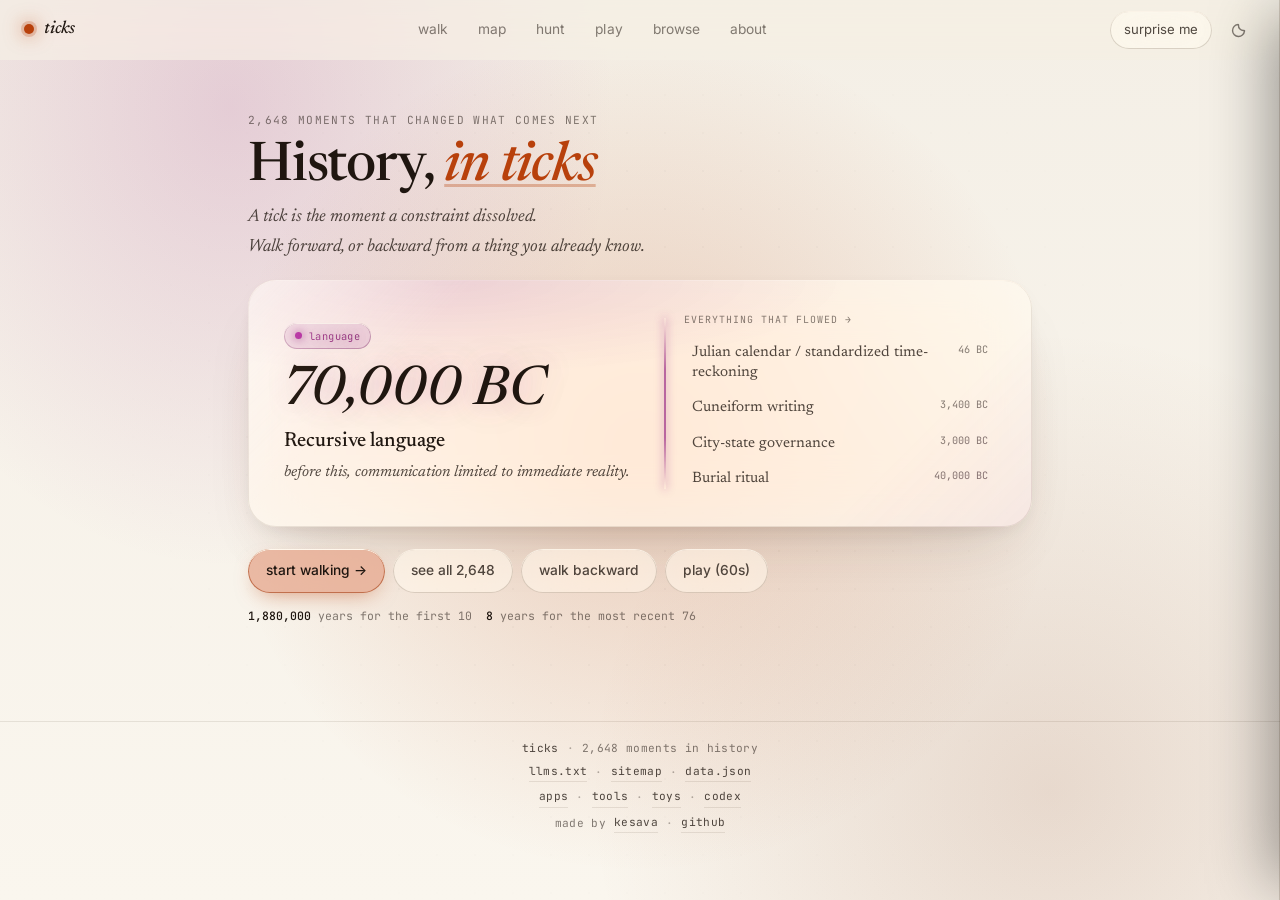
==== index.html @ 462ae2f7 "ticks: performance fallbacks — no-blur + reduced-data @supports (not backdrop-filter): glass collaps" ====
<!DOCTYPE html>
<html lang="en">
<head>
<meta charset="utf-8" />
<meta name="viewport" content="width=device-width,initial-scale=1,viewport-fit=cover" />
<title>Ticks · moments that unlocked everything next</title>
<meta name="description" content="2,648 moments in history when a constraint dissolved and everything downstream became possible. Walk the chain forward, or backward from a thing you already know." />
<meta name="author" content="Kesava Mandiga" />
<meta name="robots" content="index,follow,max-snippet:-1,max-image-preview:large,max-video-preview:-1" />
<meta name="theme-color" content="#EEF1F6" media="(prefers-color-scheme: light)" />
<meta name="theme-color" content="#0A0A0F" media="(prefers-color-scheme: dark)" />
<meta id="themeColorActive" name="theme-color" content="#0A0A0F" />
<link rel="canonical" href="https://ticks.iamkesava.com/" />
<link rel="service-doc" href="https://ticks.iamkesava.com/llms.txt" />
<link rel="api-catalog" href="https://ticks.iamkesava.com/.well-known/api-catalog" />
<link rel="describedby" href="https://ticks.iamkesava.com/.well-known/agent-permissions.json" />
<link rel="me" href="https://github.com/k3sava" />
<link rel="me" href="https://www.linkedin.com/in/k3sava" />
<link rel="me" href="https://iamkesava.com/" />
<link rel="author" href="https://iamkesava.com/" />

<meta property="og:type" content="website" />
<meta property="og:site_name" content="Ticks" />
<meta property="og:title" content="Ticks · moments that unlocked everything next" />
<meta property="og:description" content="2,648 moments in history when a constraint dissolved. Walk the chain forward, or backward from a thing you already know." />
<meta property="og:url" content="https://ticks.iamkesava.com/" />
<meta property="og:locale" content="en_US" />
<meta property="og:image" content="https://ticks.iamkesava.com/og.png" />
<meta property="og:image:width" content="1200" />
<meta property="og:image:height" content="630" />
<meta property="og:image:alt" content="2,648 moments that unlocked everything next" />

<meta name="twitter:card" content="summary_large_image" />
<meta name="twitter:title" content="Ticks · moments that unlocked everything next" />
<meta name="twitter:description" content="2,648 moments in history when a constraint dissolved. Walk the chain forward, or backward from a thing you already know." />
<meta name="twitter:image" content="https://ticks.iamkesava.com/og.png" />
<meta name="twitter:image:alt" content="2,648 moments that unlocked everything next" />

<link rel="alternate" type="application/json" href="data.json" title="Ticks · full corpus (JSON)" />
<link rel="alternate" type="application/json" href="search-index.json" title="Ticks · search index" />
<link rel="alternate" type="application/json" href="featured.json" title="Ticks · featured 200 (most-connected)" />
<link rel="preload" href="data.json" as="fetch" crossorigin="anonymous" />
<link rel="preconnect" href="https://fonts.googleapis.com" />
<link rel="preconnect" href="https://fonts.gstatic.com" crossorigin />
<link href="https://fonts.googleapis.com/css2?family=Newsreader:opsz,wght@6..72,400;6..72,500;6..72,600&family=Inter:wght@400;500;600&family=JetBrains+Mono:wght@400;500&display=swap" rel="stylesheet" />
<link rel="stylesheet" href="style.css?v=22" />

<script type="application/ld+json">
{
  "@context": "https://schema.org",
  "@graph": [
    {
      "@type": "Person",
      "@id": "https://iamkesava.com/#kesava",
      "name": "Kesava Mandiga",
      "givenName": "Kesava",
      "familyName": "Mandiga",
      "url": "https://iamkesava.com/",
      "sameAs": [
        "https://github.com/k3sava",
        "https://www.linkedin.com/in/k3sava"
      ],
      "jobTitle": "Product marketing manager and indie builder"
    },
    {
      "@type": "WebSite",
      "@id": "https://ticks.iamkesava.com/#website",
      "url": "https://ticks.iamkesava.com/",
      "name": "Ticks",
      "alternateName": "Ticks · moments that unlocked everything next",
      "description": "2,648 moments in history when a constraint dissolved and everything downstream became possible.",
      "inLanguage": "en",
      "license": "https://opensource.org/licenses/MIT",
      "author": { "@id": "https://iamkesava.com/#kesava" },
      "creator": { "@id": "https://iamkesava.com/#kesava" },
      "publisher": { "@id": "https://iamkesava.com/#kesava" },
      "isBasedOn": "https://ticks.iamkesava.com/why.md",
      "mainEntity": { "@id": "https://ticks.iamkesava.com/#dataset" },
      "potentialAction": {
        "@type": "SearchAction",
        "target": "https://ticks.iamkesava.com/#/hunt",
        "query-input": "required name=search_term_string"
      }
    },
    {
      "@type": "Dataset",
      "@id": "https://ticks.iamkesava.com/#dataset",
      "name": "Ticks · a curated corpus of constraint-dissolving moments",
      "description": "2,648 moments across 14 domains and 13 eras of human history. Each tick names the constraint that dissolved, dates the dissolution, attributes 2 to 3 sources, and links to the cascade of things it made possible. About 41% of ticks carry a hand-written `because` field that names the parent ticks and walks through the causal mechanism.",
      "url": "https://ticks.iamkesava.com/",
      "sameAs": "https://github.com/k3sava/ticks",
      "keywords": [
        "history",
        "history of science",
        "history of technology",
        "intellectual history",
        "breakthroughs",
        "constraints",
        "chain of influence",
        "causal graph",
        "structured history",
        "AI-readable history corpus"
      ],
      "license": "https://opensource.org/licenses/MIT",
      "isAccessibleForFree": true,
      "inLanguage": "en",
      "temporalCoverage": "-300000/2026",
      "spatialCoverage": "Earth",
      "datePublished": "2025-09-01",
      "dateModified": "2026-05-08",
      "version": "2026-05",
      "creator": { "@id": "https://iamkesava.com/#kesava" },
      "publisher": { "@id": "https://iamkesava.com/#kesava" },
      "size": "2,648 ticks across 14 domains and 13 eras",
      "variableMeasured": [
        "id", "name", "year", "yearN", "zone", "domain", "constraint", "detail", "because", "links", "unlocks", "unlockedBy"
      ],
      "distribution": [
        {
          "@type": "DataDownload",
          "name": "Full corpus (data.json)",
          "encodingFormat": "application/json",
          "contentUrl": "https://ticks.iamkesava.com/data.json"
        },
        {
          "@type": "DataDownload",
          "name": "Search index (search-index.json)",
          "encodingFormat": "application/json",
          "contentUrl": "https://ticks.iamkesava.com/search-index.json"
        },
        {
          "@type": "DataDownload",
          "name": "Featured 200 (featured.json)",
          "encodingFormat": "application/json",
          "contentUrl": "https://ticks.iamkesava.com/featured.json"
        }
      ],
      "citation": "Mandiga, Kesava. \"Ticks · {tick name} ({year}).\" https://ticks.iamkesava.com/#/walk/{id}."
    },
    {
      "@type": "ItemList",
      "@id": "https://ticks.iamkesava.com/#reels",
      "name": "Ticks reels: seven curated 60-second tours",
      "description": "Seven hand-curated 60-second auto-tours through the corpus. Each reel scores ticks within its domain set by parent and child count, picks the top N, and orders them chronologically.",
      "numberOfItems": 7,
      "itemListOrder": "https://schema.org/ItemListOrderAscending",
      "itemListElement": [
        { "@type": "ListItem", "position": 1, "name": "the acceleration", "description": "From the hand-axe to ChatGPT — every step in between.", "url": "https://ticks.iamkesava.com/#/play/acceleration" },
        { "@type": "ListItem", "position": 2, "name": "the recursive mind", "description": "Once a sentence could be about a sentence, everything followed.", "url": "https://ticks.iamkesava.com/#/play/mind" },
        { "@type": "ListItem", "position": 3, "name": "we stopped dying", "description": "What it took for a baby to reach school.", "url": "https://ticks.iamkesava.com/#/play/body" },
        { "@type": "ListItem", "position": 4, "name": "tools of the gods", "description": "What we held in our hands decided what we thought next.", "url": "https://ticks.iamkesava.com/#/play/tools" },
        { "@type": "ListItem", "position": 5, "name": "the long settle", "description": "Wheat made cities possible. Cities made laws necessary.", "url": "https://ticks.iamkesava.com/#/play/civilization" },
        { "@type": "ListItem", "position": 6, "name": "the stories that stuck", "description": "The medium changed every century. The story didn't.", "url": "https://ticks.iamkesava.com/#/play/worlds" },
        { "@type": "ListItem", "position": 7, "name": "force and counter-force", "description": "What changed between the spear and the H-bomb.", "url": "https://ticks.iamkesava.com/#/play/conflict" }
      ]
    },
    {
      "@type": "CreativeWork",
      "@id": "https://ticks.iamkesava.com/why.md",
      "name": "Why a corpus of breakpoints",
      "description": "A short essay on why history reads better as a graph of dissolved constraints than as a list of dates, and why an open machine-readable chain matters in an AI-native research environment.",
      "url": "https://ticks.iamkesava.com/why.md",
      "encodingFormat": "text/markdown",
      "author": { "@id": "https://iamkesava.com/#kesava" },
      "license": "https://opensource.org/licenses/MIT",
      "isPartOf": { "@id": "https://ticks.iamkesava.com/#website" }
    }
  ]
}
</script>
<script>
// Apply theme override before paint to avoid flash
(function(){try{var t=localStorage.getItem('ticks-theme');if(t==='dark'||t==='light'||t==='drone'||t==='matrix')document.documentElement.dataset.theme=t;}catch(e){}})();
</script>
</head>
<body>
  <a class="skip-link" href="#app">Skip to content</a>
  <header id="hdr">
    <a class="brand" href="#/" aria-label="Ticks home">
      <span class="brand-mark"></span>
      <span class="brand-name">ticks</span>
    </a>
    <nav id="nav" aria-label="Modes">
      <a href="#/walk" data-mode="walk">walk</a>
      <a href="#/map" data-mode="map">map</a>
      <a href="#/hunt" data-mode="hunt">hunt</a>
      <a href="#/play" data-mode="play">play</a>
      <a href="#/browse" data-mode="browse">browse</a>
      <a href="#/about" data-mode="about">about</a>
    </nav>
    <div class="hdr-right">
      <button id="randomBtn" type="button" title="Random tick (press R)">surprise me</button>
      <button id="themeBtn" type="button" aria-label="Toggle theme" title="Toggle theme">
        <svg viewBox="0 0 16 16" width="16" height="16" fill="none" stroke="currentColor" stroke-width="1.4"><path d="M13 8.5A5 5 0 0 1 7.5 3a.5.5 0 0 0-.7-.5A6 6 0 1 0 13.5 9.2a.5.5 0 0 0-.5-.7Z"/></svg>
      </button>
    </div>
    <button id="menuBtn" type="button" aria-label="Open menu">
      <svg viewBox="0 0 16 16" width="18" height="18" fill="none" stroke="currentColor" stroke-width="1.4"><path d="M2 4h12M2 8h12M2 12h12"/></svg>
    </button>
  </header>

  <div id="mobileBackdrop"></div>
  <nav id="mobileMenu" aria-label="Mobile menu">
    <div class="mm-head">
      <button class="mm-theme" id="themeBtnMobile" type="button" aria-label="Toggle theme">
        <svg viewBox="0 0 16 16" width="16" height="16" fill="none" stroke="currentColor" stroke-width="1.4"><path d="M13 8.5A5 5 0 0 1 7.5 3a.5.5 0 0 0-.7-.5A6 6 0 1 0 13.5 9.2a.5.5 0 0 0-.5-.7Z"/></svg>
      </button>
      <button class="mm-close" id="menuClose" type="button" aria-label="Close menu">
        <svg viewBox="0 0 16 16" width="16" height="16" fill="none" stroke="currentColor" stroke-width="1.6"><path d="M3 3l10 10M13 3 3 13"/></svg>
      </button>
    </div>
    <a href="#/walk">walk</a>
    <a href="#/map">map</a>
    <a href="#/hunt">hunt</a>
    <a href="#/play">play</a>
    <a href="#/browse">browse</a>
    <a href="#/about">about</a>
    <button id="randomBtnMobile" type="button">surprise me</button>
  </nav>

  <main id="app" tabindex="-1" aria-live="polite"></main>
  <noscript>
    <article style="max-width:680px;margin:48px auto;padding:0 24px;font-family:Georgia,serif;line-height:1.6;color:#1C1917">
      <h1 style="font-size:2.4rem;line-height:1.1;margin:0 0 12px">Ticks</h1>
      <p style="font-style:italic;font-size:1.2rem;color:#44403C;margin:0 0 24px">
        2,648 moments in human history when a constraint dissolved and everything downstream became possible.
      </p>
      <p>The site is a JavaScript single-page app. Without JavaScript, the corpus and the chain are not interactive, but the data is still readable and citable.</p>
      <ul>
        <li><a href="data.json">data.json</a> &middot; the full corpus (2,648 ticks, 13 zones, 14 domains, edge graph)</li>
        <li><a href="search-index.json">search-index.json</a> &middot; one row per tick: id, name, year, zone, domain, constraint, parents/children counts</li>
        <li><a href="featured.json">featured.json</a> &middot; the 200 most-connected ticks</li>
        <li><a href="llms.txt">llms.txt</a> &middot; schema, modes, citation format, in plain English</li>
        <li><a href="https://github.com/k3sava/ticks">source on GitHub</a> (MIT licensed)</li>
      </ul>
      <p style="font-family:ui-monospace,monospace;font-size:.78rem;color:#78716C;margin-top:32px">Cite as: Mandiga, Kesava. "Ticks &middot; {tick name} ({year})." https://ticks.iamkesava.com/#/walk/{id}.</p>
    </article>
  </noscript>
  <div id="shareMenu" role="menu" aria-label="Share this tick" hidden>
    <button class="share-opt" role="menuitem" data-act="native" hidden>
      <svg viewBox="0 0 16 16" width="13" height="13" fill="none" stroke="currentColor" stroke-width="1.5"><path d="M8 1v9M5 4l3-3 3 3M3 9v4a1 1 0 0 0 1 1h8a1 1 0 0 0 1-1V9"/></svg>
      share via…
    </button>
    <button class="share-opt" role="menuitem" data-act="copy">
      <svg viewBox="0 0 16 16" width="13" height="13" fill="none" stroke="currentColor" stroke-width="1.5"><rect x="5" y="5" width="9" height="9" rx="1.5"/><path d="M3 11V3a1 1 0 0 1 1-1h7"/></svg>
      copy link
    </button>
    <button class="share-opt" role="menuitem" data-act="x">
      <svg viewBox="0 0 16 16" width="12" height="12" fill="currentColor"><path d="M9.4 6.7 14.5 1h-1.3L8.8 6 5.4 1H1l5.4 7.7L1 15h1.3l4.7-5.4L10.6 15H15M2.7 1.9h1.9l9 12.3h-2"/></svg>
      post on X
    </button>
    <button class="share-opt" role="menuitem" data-act="linkedin">
      <svg viewBox="0 0 16 16" width="13" height="13" fill="currentColor"><path d="M3 6h2v8H3V6Zm1-3.4a1.2 1.2 0 1 1 0 2.4 1.2 1.2 0 0 1 0-2.4ZM7 6h1.9v1.1A2.1 2.1 0 0 1 10.8 6c2 0 2.4 1.3 2.4 3v5h-2v-4.5c0-1-.4-1.6-1.3-1.6-1 0-1.4.7-1.4 1.6V14H7V6Z"/></svg>
      share on LinkedIn
    </button>
    <button class="share-opt" role="menuitem" data-act="email">
      <svg viewBox="0 0 16 16" width="13" height="13" fill="none" stroke="currentColor" stroke-width="1.5"><rect x="2" y="3.5" width="12" height="9" rx="1"/><path d="m2.5 4.5 5.5 4 5.5-4"/></svg>
      send by email
    </button>
  </div>
  <div id="kbdHelp" role="dialog" aria-modal="true" aria-label="Keyboard shortcuts" hidden>
    <div class="kbd-card">
      <div class="kbd-head"><span>Keyboard shortcuts</span><button class="kbd-close" aria-label="Close">esc</button></div>
      <dl class="kbd-list">
        <dt><kbd>g</kbd> <kbd>h</kbd></dt><dd>home</dd>
        <dt><kbd>g</kbd> <kbd>w</kbd></dt><dd>walk</dd>
        <dt><kbd>g</kbd> <kbd>m</kbd></dt><dd>map</dd>
        <dt><kbd>g</kbd> <kbd>n</kbd></dt><dd>hunt</dd>
        <dt><kbd>g</kbd> <kbd>b</kbd></dt><dd>browse</dd>
        <dt><kbd>g</kbd> <kbd>a</kbd></dt><dd>about</dd>
        <dt><kbd>r</kbd></dt><dd>random tick</dd>
        <dt><kbd>s</kbd></dt><dd>share current tick</dd>
        <dt><kbd>/</kbd></dt><dd>focus search (on hunt or browse)</dd>
        <dt><kbd>?</kbd></dt><dd>this dialog</dd>
        <dt><kbd>esc</kbd></dt><dd>close dialog or menu</dd>
      </dl>
      <p class="kbd-foot">On <code>walk</code>: <kbd>←</kbd> <kbd>→</kbd> traverse, <kbd>↑</kbd> jumps to ancestry.</p>
    </div>
  </div>

  <footer>
    <div class="ftr-meta">
      <span class="ftr-name">ticks</span>
      <span class="ftr-sep">·</span>
      <span id="ftrCount">2,648 moments in history</span>
    </div>
    <div class="ftr-feeds">
      <a href="/llms.txt">llms.txt</a>
      <span class="ftr-sep">·</span>
      <a href="/sitemap.xml">sitemap</a>
      <span class="ftr-sep">·</span>
      <a href="/data.json">data.json</a>
    </div>
    <nav class="ftr-sister" aria-label="Sister sites">
      <a href="https://apps.iamkesava.com/">apps</a>
      <span class="ftr-sep">·</span>
      <a href="https://tools.iamkesava.com/">tools</a>
      <span class="ftr-sep">·</span>
      <a href="https://toys.iamkesava.com/">toys</a>
      <span class="ftr-sep">·</span>
      <a href="https://codex.iamkesava.com/">codex</a>
    </nav>
    <div class="ftr-credit">
      made by <a href="https://iamkesava.com" rel="author">kesava</a>
      <span class="ftr-sep">·</span>
      <a href="https://github.com/k3sava/ticks" target="_blank" rel="noopener">github</a>
    </div>
  </footer>

  <div id="routeScan" aria-hidden="true"></div>
  <svg id="ringOverlay" aria-hidden="true" xmlns="http://www.w3.org/2000/svg"></svg>
  <div id="focusBracket" aria-hidden="true">
    <span class="fb-c fb-tl"></span><span class="fb-c fb-tr"></span>
    <span class="fb-c fb-bl"></span><span class="fb-c fb-br"></span>
  </div>
  <script src="app.js?v=22" type="module"></script>
</body>
</html>
---- style.css ----
/* ========== TOKENS ==========
   Photon Glass — 2027-flavored evolution of Liquid Glass.
   Surfaces are translucent slabs floating over a generative ambient field;
   glass tints itself with the active domain color, refracts the cursor as a
   warm halo, and stratifies into chrome / content / accent layers.

   --dc is set per-tick by app.js (DOMAINS[t.domain]). It lights every glass
   panel from the inside. --cx/--cy are set by JS to track the pointer; they
   power the cursor halo and parallax shift. */
:root{
  --bg:#0A0A0F;
  --bg-2:#101019;
  --paper:rgba(255,255,255,.04);
  --paper-2:rgba(255,255,255,.07);
  --line:rgba(255,255,255,.08);
  --line-2:rgba(255,255,255,.14);
  --ink:#F4F3FA;
  --ink-2:rgba(244,243,250,.78);
  --muted:rgba(244,243,250,.55);
  --faint:rgba(244,243,250,.34);
  --accent:#FFB37A;
  --accent-2:#FFD2A8;

  /* Glass material tokens. Each level adds blur + saturation + brightness. */
  --glass-thin-bg:rgba(255,255,255,.045);
  --glass-thin-blur:saturate(160%) blur(18px);
  --glass-bg:rgba(255,255,255,.06);
  --glass-blur:saturate(180%) blur(28px);
  --glass-thick-bg:rgba(255,255,255,.085);
  --glass-thick-blur:saturate(200%) blur(40px);
  --glass-edge:rgba(255,255,255,.18);
  --glass-edge-strong:rgba(255,255,255,.32);
  --glass-shadow:0 30px 60px -30px rgba(0,0,0,.7), 0 8px 24px -12px rgba(0,0,0,.5);
  --glass-shadow-hi:0 40px 80px -28px rgba(0,0,0,.8), 0 14px 32px -14px rgba(0,0,0,.6);
  --halo:rgba(255,179,122,.35);

  /* Cursor position (0..1 across viewport). JS updates these. */
  --cx:.5;
  --cy:.5;

  --gut:24px;
  --hdr-h:60px;
  --maxw:min(880px,92vw);
  --maxw-wide:min(1800px,92vw);
  --radius:22px;
  --radius-lg:28px;
  --serif:'Newsreader',Georgia,'Iowan Old Style',serif;
  --sans:'Inter',-apple-system,BlinkMacSystemFont,sans-serif;
  --mono:'JetBrains Mono','SF Mono',Menlo,monospace;
  --ease-quick:cubic-bezier(.2,.7,.3,1);
  --ease-stage:cubic-bezier(.16,1,.3,1);
}

/* Light theme override — used when user explicitly picks light, or in
   prefers-color-scheme:light without override. Apple's iOS 26 lock-screen
   approach: same glass language, brighter content beneath, cooler shadows. */
:root[data-theme="light"]{
  --bg:#F4EFE6;
  --bg-2:#FAF6EE;
  --paper:rgba(255,253,247,.6);
  --paper-2:rgba(255,253,247,.78);
  --line:rgba(60,40,20,.10);
  --line-2:rgba(60,40,20,.18);
  --ink:#1F1610;
  --ink-2:rgba(31,22,16,.78);
  --muted:rgba(31,22,16,.55);
  --faint:rgba(31,22,16,.34);
  --accent:#B8410C;
  --accent-2:#7A2B0A;
  --glass-thin-bg:rgba(255,251,242,.55);
  --glass-thin-blur:saturate(180%) blur(20px);
  --glass-bg:rgba(255,251,242,.66);
  --glass-blur:saturate(200%) blur(30px);
  --glass-thick-bg:rgba(255,251,242,.82);
  --glass-thick-blur:saturate(220%) blur(40px);
  --glass-edge:rgba(255,247,236,.9);
  --glass-edge-strong:rgba(255,247,236,1);
  --glass-shadow:0 30px 60px -30px rgba(60,38,22,.22), 0 8px 24px -12px rgba(60,38,22,.16);
  --glass-shadow-hi:0 40px 80px -28px rgba(60,38,22,.3), 0 14px 32px -14px rgba(60,38,22,.22);
  --halo:rgba(184,65,12,.22);
  /* Paper grain — pebbled noise on glass surfaces */
  --glass-texture:
    radial-gradient(circle at 30% 30%, rgba(80,55,30,.05) 0, transparent 1.4px),
    radial-gradient(circle at 70% 70%, rgba(80,55,30,.04) 0, transparent 1.6px),
    radial-gradient(circle at 50% 50%, rgba(80,55,30,.025) 0, transparent 1.2px);
  --glass-texture-size:9px 9px, 13px 13px, 17px 17px;
  --glass-texture-repeat:repeat, repeat, repeat;
}
@media (prefers-color-scheme:light){
  :root:not([data-theme="dark"]):not([data-theme="drone"]):not([data-theme="matrix"]){
    --bg:#F4EFE6;
    --bg-2:#FAF6EE;
    --paper:rgba(255,253,247,.6);
    --paper-2:rgba(255,253,247,.78);
    --line:rgba(60,40,20,.10);
    --line-2:rgba(60,40,20,.18);
    --ink:#1F1610;
    --ink-2:rgba(31,22,16,.78);
    --muted:rgba(31,22,16,.55);
    --faint:rgba(31,22,16,.34);
    --accent:#B8410C;
    --accent-2:#7A2B0A;
    --glass-thin-bg:rgba(255,251,242,.55);
    --glass-thin-blur:saturate(180%) blur(20px);
    --glass-bg:rgba(255,251,242,.66);
    --glass-blur:saturate(200%) blur(30px);
    --glass-thick-bg:rgba(255,251,242,.82);
    --glass-thick-blur:saturate(220%) blur(40px);
    --glass-edge:rgba(255,247,236,.9);
    --glass-edge-strong:rgba(255,247,236,1);
    --glass-shadow:0 30px 60px -30px rgba(60,38,22,.22), 0 8px 24px -12px rgba(60,38,22,.16);
    --glass-shadow-hi:0 40px 80px -28px rgba(60,38,22,.3), 0 14px 32px -14px rgba(60,38,22,.22);
    --halo:rgba(184,65,12,.22);
    --glass-texture:
      radial-gradient(circle at 30% 30%, rgba(80,55,30,.05) 0, transparent 1.4px),
      radial-gradient(circle at 70% 70%, rgba(80,55,30,.04) 0, transparent 1.6px),
      radial-gradient(circle at 50% 50%, rgba(80,55,30,.025) 0, transparent 1.2px);
    --glass-texture-size:9px 9px, 13px 13px, 17px 17px;
    --glass-texture-repeat:repeat, repeat, repeat;
  }
}

*,*::before,*::after{box-sizing:border-box;margin:0;padding:0}
html{overflow-x:hidden;scroll-behavior:smooth}
body{
  background:var(--bg);
  color:var(--ink);
  font-family:var(--serif);
  font-size:17px;
  line-height:1.55;
  -webkit-font-smoothing:antialiased;
  text-rendering:optimizeLegibility;
  min-height:100vh;
  position:relative;
  /* Newsreader is variable on the optical-size (opsz) axis. Tell the browser
     to switch the optical size automatically so the year reads like display
     type at 9rem and like body type at 17px. */
  font-optical-sizing:auto;
  font-variant-numeric:lining-nums proportional-nums;
}
/* Generative ambient field. Two slow-drifting radial gradients tinted by the
   active domain (--dc, set on whatever section is rendered) plus a faint dot
   grid. The cursor adds a third radial — a warm halo that the glass refracts
   when it passes underneath. The whole field is fixed and pointer-disabled. */
body::before{
  content:"";position:fixed;inset:0;pointer-events:none;z-index:0;
  background:
    radial-gradient(60vmax 60vmax at calc(var(--cx)*100%) calc(var(--cy)*100%),
      var(--halo) 0%, transparent 55%),
    radial-gradient(50vmax 60vmax at 18% 12%,
      color-mix(in oklab, var(--dc, var(--accent)) 18%, transparent) 0%,
      transparent 60%),
    radial-gradient(60vmax 60vmax at 82% 88%,
      color-mix(in oklab, var(--accent-2) 14%, transparent) 0%,
      transparent 60%),
    linear-gradient(180deg, var(--bg) 0%, var(--bg-2) 100%);
  transition:background 1.4s var(--ease-stage);
}
/* Faint dot grid — gives the depth a measurable scale, like a holo lab floor.
   Mask softens the edges so the grid feels infinite, not panel-sized. */
body::after{
  content:"";position:fixed;inset:0;pointer-events:none;z-index:0;
  background-image:radial-gradient(circle at center,
    color-mix(in oklab, var(--ink) 12%, transparent) 1px, transparent 1.4px);
  background-size:38px 38px;
  -webkit-mask-image:radial-gradient(60vmax 60vmax at 50% 50%, black 0%, transparent 75%);
          mask-image:radial-gradient(60vmax 60vmax at 50% 50%, black 0%, transparent 75%);
  opacity:.32;
}
@media (prefers-reduced-motion:reduce){
  body::before{transition:none}
}
#hdr,main,footer,#app,#mobileMenu{position:relative;z-index:2}

/* ========== GLASS PRIMITIVES ==========
   .glass / .glass-thin / .glass-thick are reusable surfaces. Each has:
   - translucent background tinted by content beneath (--glass-bg)
   - heavy backdrop blur + saturation (Apple Liquid Glass DNA)
   - 1px hairline at the top edge (specular highlight, mimics real glass)
   - soft drop shadow with depth
   - rounded continuous-curve radius
   - subtle tinted underglow from --dc (domain color, lit from behind)

   The ::before + ::after layer on .glass paints the edge highlight and the
   inner radial bloom that picks up --dc. */
.glass,.glass-thin,.glass-thick{
  position:relative;
  border-radius:var(--radius);
  background:var(--glass-texture, none), var(--glass-bg);
  background-size:var(--glass-texture-size, auto), auto;
  background-repeat:var(--glass-texture-repeat, repeat), no-repeat;
  -webkit-backdrop-filter:var(--glass-blur);
          backdrop-filter:var(--glass-blur);
  box-shadow:
    inset 0 1px 0 0 var(--glass-edge),
    inset 0 0 0 1px var(--line),
    var(--glass-shadow);
  isolation:isolate;
  transition:background .35s var(--ease-quick), box-shadow .35s var(--ease-quick), transform .35s var(--ease-stage);
}
.glass-thin{
  background:var(--glass-texture, none), var(--glass-thin-bg);
  background-size:var(--glass-texture-size, auto), auto;
  background-repeat:var(--glass-texture-repeat, repeat), no-repeat;
  -webkit-backdrop-filter:var(--glass-thin-blur);
          backdrop-filter:var(--glass-thin-blur);
}
.glass-thick{
  background:var(--glass-texture, none), var(--glass-thick-bg);
  background-size:var(--glass-texture-size, auto), auto;
  background-repeat:var(--glass-texture-repeat, repeat), no-repeat;
  -webkit-backdrop-filter:var(--glass-thick-blur);
          backdrop-filter:var(--glass-thick-blur);
  border-radius:var(--radius-lg);
  box-shadow:
    inset 0 1px 0 0 var(--glass-edge-strong),
    inset 0 0 0 1px var(--line-2),
    var(--glass-shadow-hi);
}
/* Inner bloom — domain color visible THROUGH the glass like a backlit panel.
   The ::before sits behind text and is masked to the rounded panel edge. */
.glass::before,.glass-thin::before,.glass-thick::before{
  content:"";position:absolute;inset:0;pointer-events:none;
  border-radius:inherit;z-index:-1;
  background:radial-gradient(120% 80% at 50% 0%,
    color-mix(in oklab, var(--dc, var(--accent)) 18%, transparent) 0%,
    transparent 70%);
  opacity:.7;
  transition:opacity .4s var(--ease-quick);
}
/* Specular sweep — a faint highlight that catches the top corners. */
.glass::after,.glass-thin::after,.glass-thick::after{
  content:"";position:absolute;inset:0;pointer-events:none;
  border-radius:inherit;
  background:linear-gradient(135deg,
    var(--glass-edge) 0%, transparent 18%,
    transparent 82%, color-mix(in oklab, var(--dc, var(--accent)) 25%, transparent) 100%);
  opacity:.4;mix-blend-mode:screen;
}
:root[data-theme="light"] .glass::after,
:root[data-theme="light"] .glass-thin::after,
:root[data-theme="light"] .glass-thick::after,
:root:not([data-theme="dark"]) .glass::after,
:root:not([data-theme="dark"]) .glass-thin::after,
:root:not([data-theme="dark"]) .glass-thick::after{mix-blend-mode:overlay;opacity:.55}

/* Reactive lift on hover — glass densifies (more saturated background, the
   bloom brightens, panel rises ~2px). Applied via :is() so children of an
   interactive .glass anchor (a button, a link) trigger the same response. */
.glass.is-active,.glass:hover,.glass-thick:hover,.glass-thin:hover{
  background:color-mix(in oklab, var(--glass-bg) 70%, color-mix(in oklab, var(--dc, var(--accent)) 8%, transparent));
  box-shadow:
    inset 0 1px 0 0 var(--glass-edge-strong),
    inset 0 0 0 1px color-mix(in oklab, var(--dc, var(--accent)) 25%, var(--line-2)),
    var(--glass-shadow-hi);
}
.glass:hover::before,.glass-thin:hover::before,.glass-thick:hover::before{opacity:1}
@media (prefers-reduced-motion:reduce){
  .glass,.glass-thin,.glass-thick{transition:none}
}
a{color:inherit;text-decoration:none}
button{font:inherit;background:none;border:0;cursor:pointer;color:inherit}
img,svg{display:block;max-width:100%}
::selection{background:var(--accent);color:#fff}

/* ========== HEADER ========== */
#hdr{
  position:sticky;top:0;z-index:50;
  display:flex;align-items:center;justify-content:space-between;
  height:var(--hdr-h);
  padding:0 var(--gut);
  background:color-mix(in oklab,var(--bg) 70%,transparent);
  backdrop-filter:saturate(180%) blur(22px);
  -webkit-backdrop-filter:saturate(180%) blur(22px);
  border-bottom:1px solid transparent;
  box-shadow:inset 0 -1px 0 0 transparent;
  transition:border-color .25s var(--ease-quick), box-shadow .25s var(--ease-quick);
}
#hdr.scrolled{
  border-bottom-color:var(--line);
  box-shadow:inset 0 -1px 0 0 var(--glass-edge);
}
.brand{display:flex;align-items:center;gap:10px;font-family:var(--serif);font-size:1.1rem;font-weight:500;letter-spacing:-.01em}
.brand-mark{
  width:10px;height:10px;border-radius:50%;
  background:var(--accent);
  box-shadow:
    0 0 0 3px color-mix(in oklab,var(--accent) 22%,transparent),
    0 0 18px 2px color-mix(in oklab,var(--accent) 50%,transparent);
  animation:brand-breathe 4.2s var(--ease-quick) infinite;
}
@keyframes brand-breathe{
  0%,100%{box-shadow:
    0 0 0 3px color-mix(in oklab,var(--accent) 22%,transparent),
    0 0 18px 2px color-mix(in oklab,var(--accent) 50%,transparent)}
  50%{box-shadow:
    0 0 0 5px color-mix(in oklab,var(--accent) 12%,transparent),
    0 0 26px 4px color-mix(in oklab,var(--accent) 38%,transparent)}
}
@media (prefers-reduced-motion:reduce){
  .brand-mark{animation:none}
}
.brand-name{font-style:italic}
#nav{display:flex;align-items:center;gap:2px}
#nav a{
  padding:8px 14px;font-family:var(--sans);font-size:.86rem;color:var(--muted);
  border-radius:999px;transition:color .2s,background .2s;
  letter-spacing:.005em;
}
#nav a:hover{color:var(--ink)}
#nav a.active{color:var(--ink);background:color-mix(in oklab,var(--accent) 12%,transparent)}
.hdr-right{display:flex;align-items:center;gap:10px}
#randomBtn,#randomBtnMobile{
  font-family:var(--sans);font-size:.82rem;color:var(--ink-2);
  padding:7px 14px;border-radius:999px;
  background:var(--glass-thin-bg);
  -webkit-backdrop-filter:var(--glass-thin-blur);
          backdrop-filter:var(--glass-thin-blur);
  box-shadow:inset 0 1px 0 0 var(--glass-edge), inset 0 0 0 1px var(--line-2);
  transition:color .15s, background .2s, box-shadow .2s;
}
#randomBtn:hover,#randomBtnMobile:hover{
  color:var(--accent);
  background:color-mix(in oklab, var(--accent) 14%, var(--glass-thin-bg));
  box-shadow:
    inset 0 1px 0 0 var(--glass-edge-strong),
    inset 0 0 0 1px color-mix(in oklab, var(--accent) 35%, var(--line-2)),
    0 6px 18px -8px color-mix(in oklab, var(--accent) 50%, transparent);
}
#themeBtn{
  width:34px;height:34px;display:flex;align-items:center;justify-content:center;
  color:var(--muted);border-radius:999px;transition:color .15s,background .15s;
}
#themeBtn:hover{
  color:var(--ink);
  background:var(--glass-thin-bg);
  -webkit-backdrop-filter:var(--glass-thin-blur);
          backdrop-filter:var(--glass-thin-blur);
}
#menuBtn{display:none;width:36px;height:36px;align-items:center;justify-content:center;color:var(--ink-2);border-radius:8px}

/* Mobile menu */
#mobileBackdrop{
  position:fixed;inset:0;
  background:rgba(8,10,16,.55);
  backdrop-filter:saturate(140%) blur(10px);
  -webkit-backdrop-filter:saturate(140%) blur(10px);
  opacity:0;pointer-events:none;
  transition:opacity .25s var(--ease-quick);z-index:60;
}
#mobileBackdrop.show{opacity:1;pointer-events:auto}
#mobileMenu{
  position:fixed;top:0;right:0;bottom:0;width:min(86vw,320px);z-index:61;
  background:var(--glass-thick-bg);
  -webkit-backdrop-filter:var(--glass-thick-blur);
          backdrop-filter:var(--glass-thick-blur);
  box-shadow:
    inset 1px 0 0 0 var(--glass-edge-strong),
    -1px 0 0 0 var(--line-2),
    -24px 0 60px -16px rgba(0,0,0,.4);
  display:flex;flex-direction:column;gap:6px;
  padding:80px 24px 24px;
  transform:translateX(100%);transition:transform .3s var(--ease-stage);
}
#mobileMenu.open{transform:translateX(0)}
#mobileMenu a{
  font-family:var(--sans);font-size:1rem;color:var(--ink-2);padding:14px 16px;border-radius:10px;
  transition:background .15s, color .15s;
}
#mobileMenu a:hover,#mobileMenu a.active{
  background:color-mix(in oklab, var(--accent) 10%, var(--glass-thin-bg));
  color:var(--ink);
}
#mobileMenu > button{
  margin-top:14px;text-align:left;font-family:var(--sans);font-size:1rem;
  color:var(--accent);padding:14px 16px;border-radius:10px;
  background:color-mix(in oklab, var(--accent) 12%, var(--glass-thin-bg));
  box-shadow:inset 0 1px 0 0 var(--glass-edge), inset 0 0 0 1px color-mix(in oklab, var(--accent) 35%, var(--line-2));
}
#mobileMenu .mm-head button{
  margin:0;color:var(--ink-2);padding:0;background:transparent;box-shadow:none;
}

@media (max-width:820px){
  #nav,.hdr-right{display:none}
  #menuBtn{display:flex}
}

/* ========== MAIN ========== */
main{max-width:var(--maxw);margin:0 auto;padding:32px var(--gut) 80px;width:100%}
main.full-bleed{max-width:none;padding:0}
main.wide{max-width:var(--maxw-wide)}

/* ========== FOOTER ========== */
footer{
  border-top:1px solid var(--line);
  padding:18px var(--gut);
  font-family:var(--mono);font-size:.7rem;color:var(--muted);letter-spacing:.03em;
  display:flex;flex-direction:column;align-items:center;justify-content:center;gap:6px;
}
.ftr-sister,.ftr-meta,.ftr-credit,.ftr-feeds{display:flex;align-items:center;justify-content:center;gap:8px;flex-wrap:wrap}
.ftr-name{color:var(--ink-2)}
.ftr-sep{opacity:.6}
footer a{color:var(--ink-2);border-bottom:1px solid var(--line);padding-bottom:1px}
footer a:hover{color:var(--accent);border-bottom-color:var(--accent)}

/* ========== DOMAIN COLORS ========== */
/* Domain chip — a small piece of tinted glass with a glowing orb. The orb's
   color comes from --dc (set per-tick). The capsule itself is a thin glass
   layer so the domain reads as a label, not a hard pill. */
.dom{
  display:inline-flex;align-items:center;gap:7px;
  font-family:var(--mono);font-size:.65rem;text-transform:lowercase;letter-spacing:.04em;
  padding:5px 11px;border-radius:999px;
  background:color-mix(in oklab,var(--dc,var(--accent)) 22%, var(--glass-thin-bg));
  -webkit-backdrop-filter:var(--glass-thin-blur);
          backdrop-filter:var(--glass-thin-blur);
  box-shadow:
    inset 0 1px 0 0 var(--glass-edge),
    inset 0 0 0 1px color-mix(in oklab, var(--dc,var(--accent)) 35%, var(--line-2));
  color:color-mix(in oklab, var(--dc,var(--accent)) 80%, var(--ink));
  text-shadow:0 0 12px color-mix(in oklab, var(--dc,var(--accent)) 50%, transparent);
}
.dom::before{
  content:"";width:7px;height:7px;border-radius:50%;
  background:var(--dc,var(--accent));
  box-shadow:0 0 10px 1px var(--dc,var(--accent));
}

/* ========== WALK ========== */
/* Layout discipline: the year + name anchor on the left, the prose stack
   on the right. The flow strip is the only horizontal scroller — sideways
   navigation by design. Page scrolls vertically if content is long; two
   columns cut height roughly in half so most ticks fit one screen on
   desktop. Mobile collapses to a single readable column. */
.walk{
  display:flex;flex-direction:column;
  gap:12px;
  padding:14px var(--gut) 24px;
  position:relative;
  min-height:calc(100vh - var(--hdr-h) - 200px);
  min-height:calc(100dvh - var(--hdr-h) - 200px);
  animation:walk-in .55s var(--ease-stage);
}
@keyframes walk-in{
  from{opacity:0;transform:translateY(8px)}
  to{opacity:1;transform:none}
}
@media (prefers-reduced-motion:reduce){
  .walk{animation:none}
}
.walk-meta{
  display:flex;align-items:center;justify-content:space-between;gap:16px;
  font-family:var(--mono);font-size:.7rem;color:var(--muted);letter-spacing:.06em;text-transform:uppercase;
  position:relative;padding-bottom:8px;
}

/* Walk ancestry trail: a single horizontal strip of parent capsules with
   thin connector traces. Compact (~52px) so the year stays above the fold.
   Always renders, even when there are no ancestors (an empty placeholder
   keeps the row height stable so navigating between ticks doesn't bounce
   the year around). */
.walk-trail-area{
  min-height:48px;display:flex;align-items:center;justify-content:flex-start;
  max-width:1280px;margin:0 auto;width:100%;
}
.walk-trail{
  display:flex;flex-direction:row;align-items:center;gap:8px;
  width:100%;font-family:var(--mono);
  overflow-x:auto;overflow-y:hidden;
  -webkit-overflow-scrolling:touch;
  scroll-snap-type:x proximity;
  scrollbar-width:none;
  padding:4px 2px;
}
.walk-trail::-webkit-scrollbar{display:none}
/* Trail steps are tiny glass capsules. Each one tints with its own domain
   color (the domStyle() rule injects --dc on the <a> element). The link
   character between them is a thin horizontal light trace, deliberately faint
   on idle and brighter on hover (the chain "lights up"). */
.walk-trail-step{
  position:relative;
  display:inline-flex;flex-direction:row;align-items:baseline;gap:8px;
  text-decoration:none;color:var(--ink-2);
  padding:6px 12px;border-radius:999px;
  background:var(--glass-thin-bg);
  -webkit-backdrop-filter:var(--glass-thin-blur);
          backdrop-filter:var(--glass-thin-blur);
  box-shadow:
    inset 0 1px 0 0 var(--glass-edge),
    inset 0 0 0 1px color-mix(in oklab, var(--dc, var(--accent)) 18%, var(--line));
  transition:color .25s, transform .25s var(--ease-stage), box-shadow .25s, background .25s;
  opacity:.85;
  flex:none;max-width:42ch;
  scroll-snap-align:start;
}
.walk-trail-step .yr{font-size:.62rem;letter-spacing:.06em;color:var(--muted);font-variant-numeric:tabular-nums;flex:none}
.walk-trail-step .nm{
  font-family:var(--serif);font-style:italic;font-size:.85rem;color:var(--ink);
  line-height:1.2;letter-spacing:0;
  white-space:nowrap;overflow:hidden;text-overflow:ellipsis;
  max-width:32ch;
}
.walk-trail-step:hover{
  opacity:1;transform:translateY(-1px);
  background:color-mix(in oklab, var(--dc, var(--accent)) 12%, var(--glass-thin-bg));
  box-shadow:
    inset 0 1px 0 0 var(--glass-edge-strong),
    inset 0 0 0 1px color-mix(in oklab, var(--dc, var(--accent)) 50%, var(--line-2)),
    0 8px 24px -10px color-mix(in oklab, var(--dc, var(--accent)) 50%, transparent);
}
.walk-trail-step:hover .nm{color:color-mix(in oklab, var(--dc, var(--accent)) 70%, var(--ink))}
/* Light trace between steps — a thin horizontal arrow trace. */
.walk-trail-link{
  display:inline-block;flex:none;width:18px;height:1px;
  background:linear-gradient(90deg,
    transparent 0%,
    color-mix(in oklab, var(--dc, var(--accent)) 60%, transparent) 50%,
    transparent 100%);
  font-size:0;line-height:0;
  box-shadow:0 0 8px 1px color-mix(in oklab, var(--dc, var(--accent)) 30%, transparent);
}
.walk-trail-here{
  width:5px;height:5px;border-radius:50%;flex:none;
  background:var(--accent);
  box-shadow:0 0 12px 2px color-mix(in oklab, var(--accent) 60%, transparent);
  align-self:center;
}
.walk-trail-empty{
  font-family:var(--mono);font-size:.68rem;letter-spacing:.06em;
  color:var(--faint);text-transform:uppercase;
  padding:6px 2px;
}

@media (max-width:760px){
  .walk-trail-step .nm{font-size:.82rem;max-width:24ch}
}
.walk-meta .zone-name{color:var(--ink-2)}
.walk-meta .pos{font-variant-numeric:tabular-nums}
/* hairline progress bar across the walk position */
.walk-meta::after{
  content:"";position:absolute;left:0;right:0;bottom:0;height:1px;
  background:var(--line);
}
.walk-progress{
  position:absolute;left:0;bottom:0;height:1px;
  background:linear-gradient(90deg,
    color-mix(in oklab, var(--dc, var(--accent)) 90%, transparent) 0%,
    var(--accent) 100%);
  box-shadow:0 0 8px 1px color-mix(in oklab, var(--dc, var(--accent)) 50%, transparent);
  transition:width .6s var(--ease-stage);
}
/* The stage is a two-column glass slab on desktop — the year + name + chip
   anchor the LEFT hero column (lit from behind), the prose stack (before /
   because / detail / actions / links) flows in the RIGHT body column. Both
   columns share the same glass surface so the slab reads as one panel; a
   hairline divider between them traces the seam. On narrow viewports the
   columns collapse to a single stack and the page reverts to vertical
   scroll for readability. */
.walk-stage{
  position:relative;
  /* Default (narrow): flex column. Hero and body stack vertically.
     Promoted to grid in the min-width:920px media query below. */
  display:flex;flex-direction:column;align-items:stretch;
  gap:clamp(16px, 2.4vw, 24px);
  max-width:1280px;margin:0 auto;width:100%;
  padding:clamp(20px, 4vw, 32px) clamp(20px, 4vw, 36px);
  min-height:0;
  border-radius:var(--radius-lg);
  background:var(--glass-bg);
  -webkit-backdrop-filter:var(--glass-blur);
          backdrop-filter:var(--glass-blur);
  box-shadow:
    inset 0 1px 0 0 var(--glass-edge),
    inset 0 0 0 1px var(--line),
    var(--glass-shadow);
  isolation:isolate;
  overflow:hidden;
}
@media (min-width:920px){
  .walk-stage{
    display:grid;
    grid-template-columns:minmax(320px, 1.05fr) minmax(0, 1.3fr);
    grid-template-areas:"hero body";
    align-items:start;
    gap:0 40px;
    padding:28px 40px 26px;
  }
}
.walk-hero{
  display:flex;flex-direction:column;justify-content:flex-start;align-items:flex-start;
  gap:14px;
  position:relative;
  min-width:0;
}
@media (min-width:920px){
  .walk-hero{grid-area:hero}
  .walk-hero::after{
    content:"";position:absolute;
    right:-22px;top:6%;bottom:6%;width:1px;
    background:linear-gradient(180deg,
      transparent 0%,
      color-mix(in oklab, var(--dc, var(--accent)) 28%, var(--line-2)) 18%,
      color-mix(in oklab, var(--dc, var(--accent)) 28%, var(--line-2)) 82%,
      transparent 100%);
    pointer-events:none;
  }
}
.walk-body{
  display:flex;flex-direction:column;align-items:flex-start;
  gap:12px;
  min-width:0;
}
/* Keep body children at their natural height — without flex-shrink:0 the
   flex container squeezes long text out of view rather than letting the
   body column scroll. */
.walk-body > *{flex-shrink:0}
@media (min-width:920px){
  .walk-body{
    grid-area:body;
    min-height:0;
  }
}
/* Backlit bloom — the domain color glows from the top of the slab, so the
   year reads as if a light source is behind it. Strongest near the year. */
.walk-stage::before{
  content:"";position:absolute;inset:0;pointer-events:none;
  border-radius:inherit;z-index:-1;
  background:
    radial-gradient(80% 50% at 30% 0%,
      color-mix(in oklab, var(--dc, var(--accent)) 22%, transparent) 0%,
      transparent 60%),
    radial-gradient(60% 40% at 80% 100%,
      color-mix(in oklab, var(--accent-2) 14%, transparent) 0%,
      transparent 60%);
  opacity:.85;
}
/* Specular sweep across the stage glass. */
.walk-stage::after{
  content:"";position:absolute;inset:0;pointer-events:none;
  border-radius:inherit;
  background:linear-gradient(135deg,
    var(--glass-edge) 0%, transparent 22%,
    transparent 78%, color-mix(in oklab, var(--dc, var(--accent)) 30%, transparent) 100%);
  opacity:.5;mix-blend-mode:screen;
}
:root[data-theme="light"] .walk-stage::after,
:root:not([data-theme="dark"]) .walk-stage::after{mix-blend-mode:overlay;opacity:.7}

.walk-detail{min-height:0}

/* The year is now a luminous object — an inner-glow gradient stroke + a soft
   text-shadow halo + a slow breathing scale (≤1.5%). Italic Newsreader is
   preserved; the glyph just gets lit from inside. */
.walk-year{
  position:relative;
  font-family:var(--serif);font-style:italic;font-weight:500;
  font-size:clamp(2.4rem,7.5vw,6rem);line-height:1.02;letter-spacing:-.045em;
  color:var(--ink);
  font-feature-settings:'lnum','tnum';
  padding:.06em .16em .04em 0;
  overflow:visible;
  width:fit-content;
  max-width:100%;
  background:linear-gradient(180deg,
    var(--ink) 0%,
    color-mix(in oklab, var(--ink) 60%, var(--dc, var(--accent))) 100%);
  -webkit-background-clip:text;background-clip:text;-webkit-text-fill-color:transparent;
  text-shadow:
    0 0 38px color-mix(in oklab, var(--dc, var(--accent)) 30%, transparent),
    0 0 90px color-mix(in oklab, var(--dc, var(--accent)) 18%, transparent);
  filter:drop-shadow(0 8px 32px color-mix(in oklab, var(--dc, var(--accent)) 24%, transparent));
  animation:year-breathe 7.5s var(--ease-quick) infinite;
  transform-origin:left center;
  will-change:transform, filter;
}
@keyframes year-breathe{
  0%,100%{transform:scale(1);filter:drop-shadow(0 8px 32px color-mix(in oklab, var(--dc, var(--accent)) 24%, transparent))}
  50%{transform:scale(1.012);filter:drop-shadow(0 12px 44px color-mix(in oklab, var(--dc, var(--accent)) 32%, transparent))}
}
@media (prefers-reduced-motion:reduce){
  .walk-year{animation:none}
}
@supports not (background-clip:text){
  .walk-year{-webkit-text-fill-color:initial}
}
.walk-name{
  font-family:var(--serif);font-weight:500;
  font-size:clamp(1.35rem,2.6vw,2.1rem);line-height:1.12;letter-spacing:-.02em;
  color:var(--ink);max-width:24ch;
  text-wrap:balance;
}
.walk-before{
  font-family:var(--serif);font-style:italic;font-size:clamp(1rem,1.4vw,1.2rem);
  color:var(--ink-2);line-height:1.4;
  /* The right column inherently constrains width on desktop. On mobile we
     keep a friendlier reading line for prose. */
  max-width:64ch;
}
.walk-before .label{font-style:normal;font-family:var(--mono);font-size:.7rem;text-transform:uppercase;letter-spacing:.1em;color:var(--muted);display:block;margin-bottom:6px}
/* The "this came from" block: explicit chain reasoning. Sits between the
   constraint (what was true before) and the detail (what the tick was). It's
   the bridge — naming the parents and explaining how each one made this
   particular dissolution possible. Visually emphasized over the rest of the
   stage so a reader walking the chain sees the causal seam first. */
/* Because-panel — the explicit causal seam. Now a thin glass card with a
   luminous left rail in the domain color. Reads as the "evidence file" the
   reader is currently inspecting in the precrime sense. */
.walk-because{
  position:relative;
  font-family:var(--serif);font-size:clamp(.98rem,1.25vw,1.1rem);
  color:var(--ink);line-height:1.55;text-wrap:pretty;
  width:100%;max-width:none;
  padding:14px 18px 14px 22px;
  border-radius:14px;
  background:var(--glass-thin-bg);
  -webkit-backdrop-filter:var(--glass-thin-blur);
          backdrop-filter:var(--glass-thin-blur);
  box-shadow:
    inset 0 1px 0 0 var(--glass-edge),
    inset 0 0 0 1px var(--line);
  overflow:hidden;
}
@media (max-width:919px){
  .walk-because{max-width:64ch}
}
.walk-because::before{
  content:"";position:absolute;left:0;top:14px;bottom:14px;width:2px;
  background:linear-gradient(180deg,
    transparent 0%,
    color-mix(in oklab, var(--dc, var(--accent)) 90%, transparent) 30%,
    color-mix(in oklab, var(--dc, var(--accent)) 90%, transparent) 70%,
    transparent 100%);
  box-shadow:0 0 12px 2px color-mix(in oklab, var(--dc, var(--accent)) 50%, transparent);
}
.walk-because .label{
  font-family:var(--mono);font-size:.7rem;text-transform:uppercase;letter-spacing:.1em;
  color:color-mix(in oklab, var(--dc, var(--accent)) 75%, var(--muted));
  display:block;margin-bottom:8px;
  text-shadow:0 0 10px color-mix(in oklab, var(--dc, var(--accent)) 30%, transparent);
}
.walk-detail{font-family:var(--serif);font-size:1rem;color:var(--ink-2);width:100%;max-width:none;line-height:1.55;text-wrap:pretty;hyphens:auto}
@media (max-width:919px){
  .walk-detail{max-width:64ch}
}
/* Editorial seasoning: appears only on a hand-picked subset of foundational
   ticks. One italic sentence saying what the tick feels like in retrospect. */
.walk-note{
  font-family:var(--serif);font-style:italic;font-weight:500;
  font-size:clamp(1.05rem,1.7vw,1.25rem);line-height:1.45;
  color:var(--ink);max-width:50ch;
  padding:8px 0 8px 18px;
  border-left:2px solid var(--accent);
  margin-top:6px;
}
.walk-domain{align-self:flex-start}

/* Downstream flow is a horizontal scroll strip — the only sideways motion
   on the walk page. The strip itself has a fixed height that doesn't push
   anything below the fold; cards spill RIGHT on overflow, never DOWN. The
   header label sits above the strip, the strip snaps to card boundaries on
   trackpad / wheel. Keyboard users can tab through cards normally. */
.walk-flow{
  position:relative;
  display:flex;flex-direction:column;gap:6px;
  max-width:1280px;margin:0 auto;width:100%;
  min-height:0;
}
.walk-flow-head{
  font-family:var(--mono);font-size:.68rem;text-transform:uppercase;letter-spacing:.1em;color:var(--muted);
}
.walk-flow-strip{
  display:flex;flex-direction:row;align-items:stretch;gap:10px;
  overflow-x:auto;overflow-y:hidden;
  padding:6px 4px 8px;
  scroll-snap-type:x proximity;
  scrollbar-width:thin;
  scrollbar-color:color-mix(in oklab, var(--dc, var(--accent)) 30%, var(--line-2)) transparent;
  /* Soft fade at right edge signals there's more sideways. Mask switches off
     when the strip isn't actually overflowing (browsers are pragmatic about
     this; we accept that the mask shows even when content fits). */
  -webkit-mask-image:linear-gradient(90deg,
    black 0, black calc(100% - 24px), transparent 100%);
          mask-image:linear-gradient(90deg,
    black 0, black calc(100% - 24px), transparent 100%);
  /* Touch + trackpad sideways scroll. */
  -webkit-overflow-scrolling:touch;
}
.walk-flow-strip::-webkit-scrollbar{height:6px}
.walk-flow-strip::-webkit-scrollbar-thumb{
  background:color-mix(in oklab, var(--dc, var(--accent)) 30%, var(--line-2));
  border-radius:999px;
}
.walk-flow-strip::-webkit-scrollbar-track{background:transparent}
/* Flow cards — glass tiles, lit from the bottom by the child's domain color.
   Fixed-width snap targets in the horizontal strip; the card body stays a
   tight 220px so 4-5 fit in a 1024-wide stage and the rest spill sideways
   for the user to pan through.
   Hovering pulls the card up + intensifies the bloom + traces the connection
   thread (the ::after gradient line that anchors back to the year). */
.walk-flow-card{
  position:relative;
  flex:none;
  width:220px;
  scroll-snap-align:start;
  display:flex;flex-direction:column;gap:8px;padding:12px 14px;
  border-radius:14px;
  background:var(--glass-thin-bg);
  -webkit-backdrop-filter:var(--glass-thin-blur);
          backdrop-filter:var(--glass-thin-blur);
  box-shadow:
    inset 0 1px 0 0 var(--glass-edge),
    inset 0 0 0 1px var(--line);
  text-decoration:none;color:inherit;
  transition:transform .25s var(--ease-stage), box-shadow .25s, background .25s;
  overflow:hidden;
  isolation:isolate;
}
.walk-flow-card::before{
  content:"";position:absolute;inset:0;border-radius:inherit;z-index:-1;
  background:radial-gradient(120% 60% at 50% 110%,
    color-mix(in oklab, var(--dc, var(--accent)) 28%, transparent) 0%,
    transparent 70%);
  opacity:.55;transition:opacity .25s var(--ease-quick);
}
.walk-flow-card::after{
  content:"";position:absolute;left:50%;top:-1px;
  width:0;height:1px;transform:translateX(-50%);
  background:linear-gradient(90deg,
    transparent 0%,
    color-mix(in oklab, var(--dc, var(--accent)) 80%, transparent) 50%,
    transparent 100%);
  transition:width .35s var(--ease-stage);
}
.walk-flow-card:hover,.walk-flow-card:focus-visible,.walk-flow-card:active{
  transform:translateY(-3px);
  background:color-mix(in oklab, var(--dc, var(--accent)) 10%, var(--glass-thin-bg));
  box-shadow:
    inset 0 1px 0 0 var(--glass-edge-strong),
    inset 0 0 0 1px color-mix(in oklab, var(--dc, var(--accent)) 50%, var(--line-2)),
    0 14px 28px -10px color-mix(in oklab, var(--dc, var(--accent)) 50%, transparent);
  outline:none;
}
.walk-flow-card:hover::before,.walk-flow-card:focus-visible::before{opacity:1}
.walk-flow-card:hover::after,.walk-flow-card:focus-visible::after{width:60%}
.walk-flow-card:focus-visible{box-shadow:
  inset 0 1px 0 0 var(--glass-edge-strong),
  inset 0 0 0 1px color-mix(in oklab, var(--dc, var(--accent)) 50%, var(--line-2)),
  0 14px 28px -10px color-mix(in oklab, var(--dc, var(--accent)) 50%, transparent),
  0 0 0 3px color-mix(in oklab, var(--accent) 35%, transparent)}
.walk-flow-card .yr{font-family:var(--mono);font-size:.7rem;color:var(--muted);font-variant-numeric:tabular-nums;letter-spacing:.04em}
.walk-flow-card .nm{font-family:var(--serif);font-weight:500;font-size:1rem;line-height:1.3;color:var(--ink)}
.walk-flow-empty{
  font-family:var(--serif);font-style:italic;color:var(--muted);
  padding:14px 14px;line-height:1.5;
  border-radius:14px;
  background:var(--glass-thin-bg);
  -webkit-backdrop-filter:var(--glass-thin-blur);
          backdrop-filter:var(--glass-thin-blur);
  box-shadow:inset 0 1px 0 0 var(--glass-edge), inset 0 0 0 1px var(--line);
  align-self:flex-start;
}

.walk-controls{
  display:flex;align-items:center;justify-content:space-between;gap:16px;
  max-width:1280px;margin:0 auto;width:100%;padding:10px 20px;
  border-radius:14px;
  background:var(--glass-thin-bg);
  -webkit-backdrop-filter:var(--glass-thin-blur);
          backdrop-filter:var(--glass-thin-blur);
  box-shadow:inset 0 1px 0 0 var(--glass-edge), inset 0 0 0 1px var(--line);
  font-family:var(--mono);font-size:.76rem;color:var(--muted);
}
.walk-controls button{
  padding:7px 14px;border-radius:999px;
  font-family:var(--mono);font-size:.76rem;color:var(--ink);
  background:var(--glass-thin-bg);
  -webkit-backdrop-filter:var(--glass-thin-blur);
          backdrop-filter:var(--glass-thin-blur);
  box-shadow:inset 0 1px 0 0 var(--glass-edge), inset 0 0 0 1px var(--line-2);
  transition:color .15s, background .2s, box-shadow .2s, transform .2s var(--ease-stage);
}
.walk-controls button:hover:not(:disabled){
  color:var(--accent);transform:translateY(-1px);
  background:color-mix(in oklab, var(--accent) 14%, var(--glass-thin-bg));
  box-shadow:
    inset 0 1px 0 0 var(--glass-edge-strong),
    inset 0 0 0 1px color-mix(in oklab, var(--accent) 40%, var(--line-2)),
    0 8px 18px -8px color-mix(in oklab, var(--accent) 50%, transparent);
}
.walk-controls button:disabled{opacity:.35;cursor:not-allowed}
.walk-keys{display:flex;gap:8px}
.walk-keys kbd{
  font-family:var(--mono);font-size:.7rem;padding:2px 7px;border-radius:6px;
  background:var(--glass-thin-bg);
  box-shadow:inset 0 1px 0 0 var(--glass-edge), inset 0 0 0 1px var(--line-2);
  color:var(--ink-2);
}

/* ========== HUNT (backward chain) ========== */
.hunt{padding-top:8px}
.hunt-head{margin-bottom:32px}
.hunt-head h1{font-family:var(--serif);font-weight:500;font-size:clamp(1.8rem,4.5vw,3.2rem);line-height:1.08;letter-spacing:-.02em;margin-bottom:12px;padding-top:.04em}
.hunt-head p{font-family:var(--serif);font-style:italic;color:var(--ink-2);font-size:1.1rem;max-width:none}

.hunt-search{
  display:flex;align-items:center;gap:10px;
  border-radius:14px;padding:14px 18px;margin-bottom:32px;max-width:640px;
  background:var(--glass-thin-bg);
  -webkit-backdrop-filter:var(--glass-thin-blur);
          backdrop-filter:var(--glass-thin-blur);
  box-shadow:inset 0 1px 0 0 var(--glass-edge), inset 0 0 0 1px var(--line-2);
  transition:box-shadow .2s, background .2s;
}
.hunt-search:focus-within{
  background:color-mix(in oklab, var(--accent) 5%, var(--glass-thin-bg));
  box-shadow:
    inset 0 1px 0 0 var(--glass-edge-strong),
    inset 0 0 0 1px color-mix(in oklab, var(--accent) 35%, var(--line-2)),
    0 8px 22px -10px color-mix(in oklab, var(--accent) 35%, transparent);
}
.hunt-search input{flex:1;border:none;outline:none;background:transparent;font-family:var(--serif);font-size:1.1rem;color:var(--ink)}
.hunt-search input::placeholder{color:var(--muted)}
.hunt-search svg{color:var(--muted);flex:none}

.hunt-suggest{margin-bottom:48px}
.hunt-suggest-head{font-family:var(--mono);font-size:.7rem;text-transform:uppercase;letter-spacing:.1em;color:var(--muted);margin-bottom:14px}
.hunt-suggest-grid{display:grid;grid-template-columns:repeat(auto-fill,minmax(220px,1fr));gap:10px;max-width:900px}
.hunt-suggest-grid button{
  position:relative;text-align:left;padding:14px 16px;border-radius:14px;
  background:var(--glass-thin-bg);
  -webkit-backdrop-filter:var(--glass-thin-blur);
          backdrop-filter:var(--glass-thin-blur);
  box-shadow:inset 0 1px 0 0 var(--glass-edge), inset 0 0 0 1px var(--line);
  display:flex;flex-direction:column;gap:6px;
  transition:transform .2s var(--ease-stage), box-shadow .2s, background .2s;
  overflow:hidden;
}
.hunt-suggest-grid button::before{
  content:"";position:absolute;inset:0;border-radius:inherit;pointer-events:none;
  background:radial-gradient(80% 50% at 50% 100%,
    color-mix(in oklab, var(--dc, var(--accent)) 18%, transparent) 0%,
    transparent 70%);
  opacity:.45;transition:opacity .25s;
}
.hunt-suggest-grid button:hover{
  transform:translateY(-2px);
  background:color-mix(in oklab, var(--dc, var(--accent)) 8%, var(--glass-thin-bg));
  box-shadow:
    inset 0 1px 0 0 var(--glass-edge-strong),
    inset 0 0 0 1px color-mix(in oklab, var(--dc, var(--accent)) 45%, var(--line-2)),
    0 12px 24px -10px color-mix(in oklab, var(--dc, var(--accent)) 45%, transparent);
}
.hunt-suggest-grid button:hover::before{opacity:1}
.hunt-suggest-grid .nm{position:relative;font-family:var(--serif);font-weight:500;color:var(--ink)}
.hunt-suggest-grid .yr{position:relative;font-family:var(--mono);font-size:.7rem;color:var(--muted)}

.hunt-chain{display:flex;flex-direction:column;gap:14px;max-width:780px}
.hunt-step{
  display:grid;grid-template-columns:120px 1fr;gap:18px;align-items:start;
  padding:18px 22px;border-radius:14px;position:relative;
  background:var(--glass-thin-bg);
  -webkit-backdrop-filter:var(--glass-thin-blur);
          backdrop-filter:var(--glass-thin-blur);
  box-shadow:inset 0 1px 0 0 var(--glass-edge), inset 0 0 0 1px var(--line);
  overflow:hidden;
}
.hunt-step::before{
  content:"";position:absolute;left:0;top:14px;bottom:14px;width:2px;
  background:linear-gradient(180deg,
    transparent,
    color-mix(in oklab, var(--dc, var(--accent)) 70%, transparent) 30%,
    color-mix(in oklab, var(--dc, var(--accent)) 70%, transparent) 70%,
    transparent);
  box-shadow:0 0 8px 1px color-mix(in oklab, var(--dc, var(--accent)) 40%, transparent);
}
.hunt-step-yr{font-family:var(--mono);font-size:.78rem;color:var(--muted);font-variant-numeric:tabular-nums;padding-top:3px;text-align:right}
.hunt-step-body{display:flex;flex-direction:column;gap:6px}
.hunt-step-name{font-family:var(--serif);font-weight:500;font-size:1.18rem;color:var(--ink);line-height:1.25;cursor:pointer;transition:color .15s}
.hunt-step-name:hover{color:color-mix(in oklab, var(--dc, var(--accent)) 70%, var(--ink))}
.hunt-step-before{font-family:var(--serif);font-style:italic;color:var(--ink-2);font-size:.95rem}
.hunt-step-meta{display:flex;gap:8px;align-items:center;flex-wrap:wrap}
/* Light trace between hunt steps. */
.hunt-arrow{
  display:flex;align-items:flex-start;gap:14px;
  padding-left:160px;margin:-4px 0 -4px;
  font-family:var(--serif);font-style:italic;color:var(--ink-2);
  font-size:.92rem;line-height:1.4;
}
.hunt-arrow::before{
  content:"";flex:none;width:1px;height:36px;margin-top:4px;
  background:linear-gradient(180deg,
    transparent,
    color-mix(in oklab, var(--accent) 50%, transparent) 22%,
    color-mix(in oklab, var(--accent) 50%, transparent) 78%,
    transparent);
  box-shadow:0 0 6px 1px color-mix(in oklab, var(--accent) 30%, transparent);
  display:inline-block;
}
.hunt-arrow-rule{color:var(--ink-2);text-wrap:pretty}
.hunt-arrow-rule em{color:var(--accent);font-style:italic}
.hunt-empty{font-family:var(--serif);font-style:italic;color:var(--muted);padding:32px 0}

@media (max-width:720px){
  .hunt-arrow{padding-left:0}
  .hunt-arrow::before{height:24px}
  .hunt-arrow-rule{font-size:.92rem}
}
@media (max-width:560px){
  .hunt-step{grid-template-columns:1fr;gap:4px}
  .hunt-step-yr{text-align:left}
}

/* ========== MAP ========== */
.map-page{padding:24px var(--gut) 80px}
.map-head{margin-bottom:18px}
.map-head h1{font-family:var(--serif);font-weight:500;font-size:clamp(1.5rem,3vw,2.2rem);letter-spacing:-.02em;margin-bottom:6px}
.map-head p{font-family:var(--serif);font-style:italic;color:var(--ink-2);font-size:1rem;max-width:none}
.map-stats{font-family:var(--mono);font-size:.72rem;color:var(--muted);margin-top:8px;display:flex;gap:14px;flex-wrap:wrap}
.map-stats span strong{color:var(--ink-2);font-weight:500}

.map-domains{display:flex;flex-wrap:wrap;gap:6px;margin:14px 0 8px}
@media (max-width:720px){
  /* On narrow screens, wrapping 14 domain pills + "all" pushes the canvas
     down. Convert to a single horizontally-scrollable row so the canvas
     stays at the top of viewport, and every domain is one swipe away. */
  .map-domains{
    flex-wrap:nowrap;overflow-x:auto;overflow-y:hidden;
    -webkit-overflow-scrolling:touch;
    scrollbar-width:thin;
    padding:2px 4px;margin-left:calc(var(--gut) * -1);margin-right:calc(var(--gut) * -1);
    padding-left:var(--gut);padding-right:var(--gut);
    scroll-snap-type:x proximity;
  }
  .map-domains button{flex:none;scroll-snap-align:start}
}
.map-domains button{
  font-family:var(--mono);font-size:.7rem;padding:6px 12px;border-radius:999px;
  background:var(--glass-thin-bg);
  -webkit-backdrop-filter:var(--glass-thin-blur);
          backdrop-filter:var(--glass-thin-blur);
  box-shadow:inset 0 1px 0 0 var(--glass-edge), inset 0 0 0 1px var(--line);
  color:var(--muted);transition:all .2s;
  text-transform:lowercase;letter-spacing:.04em;
}
.map-domains button:hover{color:var(--ink-2)}
.map-domains button.active{
  background:color-mix(in oklab, var(--dc, var(--accent)) 22%, var(--glass-thin-bg));
  box-shadow:
    inset 0 1px 0 0 var(--glass-edge-strong),
    inset 0 0 0 1px color-mix(in oklab, var(--dc, var(--accent)) 50%, var(--line-2)),
    0 0 18px -4px color-mix(in oklab, var(--dc, var(--accent)) 50%, transparent);
  color:color-mix(in oklab, var(--dc, var(--accent)) 80%, var(--ink));
  text-shadow:0 0 8px color-mix(in oklab, var(--dc, var(--accent)) 35%, transparent);
}
.map-domains .all{color:var(--ink-2)}
.map-domains .all.active{
  background:color-mix(in oklab, var(--accent) 22%, var(--glass-thin-bg));
  color:var(--ink);text-shadow:0 0 8px color-mix(in oklab, var(--accent) 40%, transparent);
  box-shadow:
    inset 0 1px 0 0 var(--glass-edge-strong),
    inset 0 0 0 1px color-mix(in oklab, var(--accent) 50%, var(--line-2));
}

.map-canvas-wrap{
  position:relative;
  margin-top:20px;
  border-radius:var(--radius);
  background:var(--glass-bg);
  -webkit-backdrop-filter:var(--glass-blur);
          backdrop-filter:var(--glass-blur);
  box-shadow:
    inset 0 1px 0 0 var(--glass-edge),
    inset 0 0 0 1px var(--line),
    var(--glass-shadow);
  overflow:hidden;
}
.map-canvas{width:100%;height:520px;display:block;cursor:grab}
.map-canvas:active{cursor:grabbing}
.map-tooltip{
  position:absolute;pointer-events:none;
  background:var(--glass-thick-bg);
  -webkit-backdrop-filter:var(--glass-thick-blur);
          backdrop-filter:var(--glass-thick-blur);
  box-shadow:
    inset 0 1px 0 0 var(--glass-edge-strong),
    inset 0 0 0 1px var(--line-2),
    0 12px 28px -8px rgba(0,0,0,.5);
  color:var(--ink);
  padding:9px 14px;border-radius:10px;
  font-family:var(--mono);font-size:.72rem;
  opacity:0;transition:opacity .15s;
  white-space:nowrap;max-width:320px;overflow:hidden;text-overflow:ellipsis;
  z-index:5;
}
.map-tooltip.show{opacity:1}
.map-eras{
  position:absolute;left:0;right:0;top:0;bottom:0;pointer-events:none;
}
.map-era-label{
  position:absolute;
  display:flex;flex-direction:column;align-items:center;justify-content:flex-start;
  font-family:var(--mono);color:var(--muted);
  padding:0 4px;line-height:1.15;text-align:center;overflow:hidden;
}
.map-era-label .nm{font-size:.66rem;text-transform:uppercase;letter-spacing:.04em;color:var(--ink-2);white-space:nowrap;text-overflow:ellipsis;overflow:hidden;max-width:100%}
.map-era-label .rng{font-size:.55rem;color:var(--faint);white-space:nowrap;overflow:hidden;text-overflow:ellipsis;max-width:100%;margin-top:1px}
.map-y-labels{
  position:absolute;left:0;top:0;bottom:0;width:120px;
  display:flex;flex-direction:column;
  pointer-events:none;
}
.map-y-label{
  flex:1;display:flex;align-items:center;
  font-family:var(--mono);font-size:.7rem;color:var(--muted);
  padding-left:14px;
  border-bottom:1px dashed color-mix(in oklab,var(--line) 80%,transparent);
}
.map-y-label:last-child{border-bottom:none}

/* Marginalia ribbon below the canvas. Names what was true before the
   currently-hovered era began. Editorial, not a tooltip. */
.map-marginalia{
  margin:14px 0 6px;padding:10px 14px;
  border-left:2px solid var(--accent);
  background:color-mix(in oklab,var(--accent) 5%,transparent);
  font-family:var(--serif);font-size:1rem;color:var(--ink-2);
  display:flex;flex-wrap:wrap;align-items:baseline;gap:6px 14px;
  min-height:42px;
  transition:background .2s var(--ease-quick);
}
.map-marginalia-hint{font-style:italic;color:var(--muted);font-size:.92rem}
.map-marginalia-era{
  font-family:var(--mono);font-size:.7rem;text-transform:uppercase;letter-spacing:.1em;
  color:var(--ink-2);
}
.map-marginalia-rng{font-family:var(--mono);font-size:.68rem;color:var(--faint);font-variant-numeric:tabular-nums}
.map-marginalia-rule{font-style:italic;color:var(--ink-2);font-size:1rem;line-height:1.4;flex:1 1 320px;min-width:0}
.map-help{font-family:var(--mono);font-size:.7rem;color:var(--muted);margin-top:8px}

/* ========== BROWSE ========== */
.browse-page{padding-top:8px}
.browse-head{margin-bottom:24px}
.browse-head h1{font-family:var(--serif);font-weight:500;font-size:clamp(1.8rem,4.5vw,3.2rem);line-height:1.08;letter-spacing:-.02em;margin-bottom:12px;padding-top:.04em}
.browse-head p{font-family:var(--serif);font-style:italic;color:var(--ink-2);max-width:none}

.browse-toolbar{
  display:grid;grid-template-columns:1fr auto;gap:14px;align-items:center;
  margin:24px 0 18px;padding:16px 22px;border-radius:14px;
  background:var(--glass-thin-bg);
  -webkit-backdrop-filter:var(--glass-thin-blur);
          backdrop-filter:var(--glass-thin-blur);
  box-shadow:inset 0 1px 0 0 var(--glass-edge), inset 0 0 0 1px var(--line);
}
.browse-search{
  display:flex;align-items:center;gap:10px;border-radius:10px;
  background:var(--glass-thin-bg);
  -webkit-backdrop-filter:var(--glass-thin-blur);
          backdrop-filter:var(--glass-thin-blur);
  box-shadow:inset 0 1px 0 0 var(--glass-edge), inset 0 0 0 1px var(--line-2);
  padding:9px 14px;max-width:520px;
  transition:box-shadow .2s, background .2s;
}
.browse-search:focus-within{
  background:color-mix(in oklab, var(--accent) 5%, var(--glass-thin-bg));
  box-shadow:
    inset 0 1px 0 0 var(--glass-edge-strong),
    inset 0 0 0 1px color-mix(in oklab, var(--accent) 35%, var(--line-2));
}
.browse-search input{flex:1;border:none;outline:none;background:transparent;font-family:var(--serif);font-size:1rem;color:var(--ink)}
.browse-search input::placeholder{color:var(--muted)}
.browse-search svg{color:var(--muted)}
.browse-meta{font-family:var(--mono);font-size:.72rem;color:var(--muted);font-variant-numeric:tabular-nums}

.browse-zone{margin-bottom:48px}
.browse-zone-head{
  display:grid;grid-template-columns:auto auto auto 1fr auto;
  align-items:baseline;gap:14px;margin-bottom:16px;padding:14px 18px;
  cursor:pointer;border-radius:14px;
  background:var(--glass-thin-bg);
  -webkit-backdrop-filter:var(--glass-thin-blur);
          backdrop-filter:var(--glass-thin-blur);
  box-shadow:inset 0 1px 0 0 var(--glass-edge), inset 0 0 0 1px var(--line);
  min-height:52px;
  transition:background .2s, box-shadow .2s;
}
.browse-zone-head:hover{
  background:color-mix(in oklab, var(--accent) 6%, var(--glass-thin-bg));
  box-shadow:
    inset 0 1px 0 0 var(--glass-edge-strong),
    inset 0 0 0 1px color-mix(in oklab, var(--accent) 25%, var(--line-2));
}
.browse-zone-head:focus-visible{outline:2px solid var(--accent);outline-offset:3px}
.browse-zone-head .browse-chev{
  font-family:var(--mono);font-size:.8rem;color:var(--muted);width:14px;display:inline-block;text-align:center;
  transition:color .15s;
}
.browse-zone-head:hover .browse-chev{color:var(--accent)}
.browse-zone-head h2{font-family:var(--serif);font-weight:500;font-size:1.6rem;letter-spacing:-.01em}
.browse-zone-head .range{font-family:var(--mono);font-size:.72rem;color:var(--muted)}
.browse-zone-head .rule{
  font-family:var(--serif);font-style:italic;color:var(--ink-2);
  font-size:.96rem;line-height:1.35;
  white-space:nowrap;overflow:hidden;text-overflow:ellipsis;min-width:0;
}
.browse-zone-head .ct{font-family:var(--mono);font-size:.72rem;color:var(--muted)}
.browse-zone.is-collapsed .browse-zone-body{display:none}

.browse-toolbar .browse-meta{display:flex;align-items:center;gap:14px}
.browse-toggle{
  font-family:var(--mono);font-size:.7rem;color:var(--ink-2);
  padding:7px 14px;border-radius:999px;cursor:pointer;
  background:var(--glass-thin-bg);
  -webkit-backdrop-filter:var(--glass-thin-blur);
          backdrop-filter:var(--glass-thin-blur);
  box-shadow:inset 0 1px 0 0 var(--glass-edge), inset 0 0 0 1px var(--line-2);
  transition:color .15s, background .2s, box-shadow .2s;
}
.browse-toggle:hover{
  color:var(--accent);
  background:color-mix(in oklab, var(--accent) 12%, var(--glass-thin-bg));
  box-shadow:
    inset 0 1px 0 0 var(--glass-edge-strong),
    inset 0 0 0 1px color-mix(in oklab, var(--accent) 40%, var(--line-2));
}

@media (max-width:760px){
  .browse-zone-head{grid-template-columns:auto auto 1fr auto;gap:10px}
  .browse-zone-head .rule{display:none}
}

.browse-row{
  display:grid;grid-template-columns:130px minmax(0,1fr) auto;gap:18px;
  padding:14px 16px;align-items:baseline;
  border-bottom:1px solid var(--line);
  text-decoration:none;color:inherit;
  transition:padding .2s, background .2s, box-shadow .2s;
  cursor:pointer;border-radius:10px;
}
.browse-row .yr{white-space:nowrap;overflow:hidden;text-overflow:ellipsis}
.browse-row:hover{
  padding-left:24px;
  background:color-mix(in oklab, var(--dc, var(--accent)) 8%, var(--glass-thin-bg));
  box-shadow:inset 2px 0 0 0 color-mix(in oklab, var(--dc, var(--accent)) 80%, transparent);
}
@media (max-width:760px){
  .browse-row{grid-template-columns:1fr;gap:6px;padding:14px 8px}
  .browse-row .yr{text-align:left;order:-1}
  .browse-row .be{white-space:normal}
}
.browse-row .yr{font-family:var(--mono);font-size:.74rem;color:var(--muted);font-variant-numeric:tabular-nums;text-align:right}
.browse-row .body{display:flex;flex-direction:column;gap:4px;min-width:0}
.browse-row .nm{font-family:var(--serif);font-weight:500;font-size:1.04rem;line-height:1.3;color:var(--ink)}
.browse-row .be{font-family:var(--serif);font-style:italic;color:var(--ink-2);font-size:.92rem;overflow:hidden;text-overflow:ellipsis;white-space:nowrap}

@media (max-width:560px){
  .browse-toolbar{grid-template-columns:1fr;gap:8px}
  .browse-row{grid-template-columns:1fr;gap:4px;padding:14px 4px}
  .browse-row .yr{text-align:left;order:-1}
  .browse-row .be{white-space:normal}
}

/* ========== TICK DETAIL DIALOG ========== */
.tick-dlg{
  border:none;padding:0;color:var(--ink);
  border-radius:var(--radius-lg);max-width:min(720px,94vw);width:100%;
  max-height:90vh;overflow:hidden;display:flex;flex-direction:column;
  background:var(--glass-thick-bg);
  -webkit-backdrop-filter:var(--glass-thick-blur);
          backdrop-filter:var(--glass-thick-blur);
  box-shadow:
    inset 0 1px 0 0 var(--glass-edge-strong),
    inset 0 0 0 1px var(--line-2),
    0 30px 80px -20px rgba(0,0,0,.6);
}
.tick-dlg::backdrop{
  background:rgba(8,10,16,.55);
  backdrop-filter:saturate(140%) blur(14px);
  -webkit-backdrop-filter:saturate(140%) blur(14px);
}
.tick-dlg-head{display:flex;align-items:center;justify-content:space-between;padding:14px 20px;border-bottom:1px solid var(--line);font-family:var(--mono);font-size:.72rem;color:var(--muted);letter-spacing:.06em;text-transform:uppercase}
.tick-dlg-close{padding:6px 10px;border-radius:8px;color:var(--muted)}
.tick-dlg-close:hover{background:var(--paper-2);color:var(--ink)}
.tick-dlg-body{padding:24px 28px 28px;overflow-y:auto}
.tick-dlg-yr{font-family:var(--serif);font-style:italic;font-weight:500;font-size:clamp(2rem,5vw,3.4rem);line-height:1.05;color:var(--ink);margin-bottom:6px;padding-top:.04em}
.tick-dlg-name{font-family:var(--serif);font-weight:500;font-size:clamp(1.3rem,2.6vw,1.9rem);line-height:1.15;color:var(--ink);margin-bottom:14px;letter-spacing:-.01em}
.tick-dlg-before{font-family:var(--serif);font-style:italic;color:var(--ink-2);font-size:1.05rem;margin-bottom:12px}
.tick-dlg-detail{font-family:var(--serif);color:var(--ink-2);font-size:1rem;line-height:1.55;margin-bottom:18px}
.tick-dlg-links{margin-bottom:18px}
.tick-dlg-links h4{font-family:var(--mono);font-size:.7rem;text-transform:uppercase;letter-spacing:.1em;color:var(--muted);margin-bottom:10px;font-weight:500}
.tick-dlg-links ul{list-style:none;display:flex;flex-direction:column;gap:6px}
.tick-dlg-links a{font-family:var(--serif);color:var(--ink);font-size:.95rem;border-bottom:1px solid var(--line);padding-bottom:1px}
.tick-dlg-links a:hover{color:var(--accent);border-bottom-color:var(--accent)}
.tick-dlg-flow{margin-top:24px;padding-top:18px;border-top:1px solid var(--line)}
.tick-dlg-flow h4{font-family:var(--mono);font-size:.7rem;text-transform:uppercase;letter-spacing:.1em;color:var(--muted);margin-bottom:10px;font-weight:500}
.tick-dlg-flow-row{display:grid;grid-template-columns:80px 1fr auto;gap:12px;align-items:baseline;padding:8px 0;border-bottom:1px dashed var(--line);font-family:var(--serif);text-decoration:none;color:inherit;cursor:pointer}
.tick-dlg-flow-row:last-child{border-bottom:none}
.tick-dlg-flow-row:hover{color:var(--accent)}
.tick-dlg-flow-row .yr{font-family:var(--mono);font-size:.7rem;color:var(--muted);text-align:right}
.tick-dlg-flow-row .nm{font-size:.96rem;line-height:1.3}

/* ========== PLAY PICKER ==========
   The seven reels presented as glass panes. Each card pulls its tint from
   --dc (set inline by app.js using a representative domain color). Hover
   lifts the card and intensifies the bloom; click launches the reel. */
.play-picker{
  max-width:min(1200px, 92vw);
  margin:0 auto;padding:32px var(--gut) 80px;
}
.play-picker-head{
  margin-bottom:32px;
  display:flex;flex-direction:column;gap:8px;
}
.play-picker-head h1{
  font-family:var(--serif);font-weight:500;
  font-size:clamp(1.8rem,4vw,2.6rem);line-height:1.1;letter-spacing:-.02em;
  padding-top:.04em;
}
.play-picker-head p{
  font-family:var(--serif);font-style:italic;color:var(--ink-2);
  font-size:1.05rem;line-height:1.45;max-width:54ch;
}
.play-picker-random{
  font-style:normal;color:var(--accent);
  border-bottom:1px solid color-mix(in oklab, var(--accent) 40%, transparent);
  padding-bottom:1px;
  transition:border-color .15s, color .15s;
}
.play-picker-random:hover{
  border-bottom-color:var(--accent);
  color:var(--accent-2);
}
.play-picker-grid{
  display:grid;
  grid-template-columns:repeat(auto-fill, minmax(280px, 1fr));
  gap:18px;
}
.play-picker-card{
  position:relative;
  display:flex;flex-direction:column;gap:14px;
  padding:24px 24px 20px;
  border-radius:var(--radius-lg);
  background:var(--glass-bg);
  -webkit-backdrop-filter:var(--glass-blur);
          backdrop-filter:var(--glass-blur);
  box-shadow:
    inset 0 1px 0 0 var(--glass-edge),
    inset 0 0 0 1px var(--line),
    var(--glass-shadow);
  text-decoration:none;color:inherit;
  isolation:isolate;
  transition:transform .25s var(--ease-stage), box-shadow .25s, background .25s;
  overflow:hidden;
  min-height:180px;
}
.play-picker-card::before{
  content:"";position:absolute;inset:0;border-radius:inherit;z-index:-1;
  background:radial-gradient(80% 60% at 25% 0%,
    color-mix(in oklab, var(--dc, var(--accent)) 22%, transparent) 0%,
    transparent 65%);
  opacity:.85;transition:opacity .25s;
}
.play-picker-card::after{
  content:"";position:absolute;inset:0;border-radius:inherit;
  background:linear-gradient(135deg,
    var(--glass-edge) 0%, transparent 22%, transparent 80%,
    color-mix(in oklab, var(--dc, var(--accent)) 28%, transparent) 100%);
  opacity:.45;mix-blend-mode:screen;pointer-events:none;
}
:root[data-theme="light"] .play-picker-card::after,
:root:not([data-theme="dark"]) .play-picker-card::after{mix-blend-mode:overlay;opacity:.65}
.play-picker-card:hover,.play-picker-card:focus-visible{
  transform:translateY(-3px);
  background:color-mix(in oklab, var(--dc, var(--accent)) 10%, var(--glass-bg));
  box-shadow:
    inset 0 1px 0 0 var(--glass-edge-strong),
    inset 0 0 0 1px color-mix(in oklab, var(--dc, var(--accent)) 50%, var(--line-2)),
    var(--glass-shadow-hi);
  outline:none;
}
.play-picker-card:hover::before,.play-picker-card:focus-visible::before{opacity:1}
.play-picker-card-inner{
  display:flex;flex-direction:column;gap:10px;flex:1;
}
.play-picker-name{
  font-family:var(--serif);font-style:italic;font-weight:500;
  font-size:clamp(1.4rem,2vw,1.7rem);line-height:1.1;letter-spacing:-.01em;
  color:var(--ink);
  text-shadow:0 0 24px color-mix(in oklab, var(--dc, var(--accent)) 30%, transparent);
}
.play-picker-tagline{
  font-family:var(--serif);font-style:italic;
  font-size:1.04rem;line-height:1.35;color:var(--ink-2);
  flex:1;
}
.play-picker-meta{
  display:flex;align-items:center;gap:8px;
  font-family:var(--mono);font-size:.7rem;
  color:var(--muted);letter-spacing:.04em;
}
.play-picker-sep{opacity:.5}
.play-picker-go{
  font-family:var(--mono);font-size:.78rem;letter-spacing:.05em;
  color:color-mix(in oklab, var(--dc, var(--accent)) 75%, var(--ink));
  margin-top:auto;
  display:flex;align-items:center;gap:6px;
  transition:gap .25s;
}
.play-picker-card:hover .play-picker-go{gap:10px}

@media (max-width:560px){
  .play-picker{padding:24px var(--gut) 60px}
  .play-picker-grid{grid-template-columns:1fr;gap:12px}
  .play-picker-card{min-height:auto;padding:20px}
}

/* ========== PLAY (acceleration finale) ========== */
.play{
  min-height:calc(100vh - var(--hdr-h) - 80px);
  display:grid;grid-template-rows:auto 1fr auto auto;gap:0;
  padding:24px var(--gut);
}
.play-meta{
  display:flex;justify-content:space-between;align-items:center;gap:14px;
  font-family:var(--mono);font-size:.7rem;color:var(--muted);letter-spacing:.06em;text-transform:uppercase;
  padding:14px 22px;margin:8px 0;
  border-radius:16px;
  background:var(--glass-thin-bg);
  -webkit-backdrop-filter:var(--glass-thin-blur);
          backdrop-filter:var(--glass-thin-blur);
  box-shadow:inset 0 1px 0 0 var(--glass-edge), inset 0 0 0 1px var(--line);
}
.play-counter{font-variant-numeric:tabular-nums;color:var(--ink-2);flex:none}
.play-help{opacity:.78}
@media (max-width:560px){.play-help{display:none}}

/* Reel chrome — name + tagline in the center, glass chevrons on either side
   to cycle through the seven curated playlists. The chevron glow is the
   active reel's domain (lit by setAmbient) so swapping reels feels lit. */
.play-reel-meta{
  display:flex;align-items:center;gap:14px;flex:1 1 auto;min-width:0;
}
.play-reel-chev{
  width:34px;height:34px;flex:none;
  display:flex;align-items:center;justify-content:center;
  font-family:var(--serif);font-style:italic;font-size:1.4rem;line-height:1;
  color:var(--ink);
  border-radius:999px;
  background:var(--glass-thin-bg);
  -webkit-backdrop-filter:var(--glass-thin-blur);
          backdrop-filter:var(--glass-thin-blur);
  box-shadow:inset 0 1px 0 0 var(--glass-edge), inset 0 0 0 1px var(--line-2);
  cursor:pointer;
  transition:color .15s, transform .2s var(--ease-stage), box-shadow .2s, background .2s;
}
.play-reel-chev:hover{
  transform:translateY(-1px);
  color:color-mix(in oklab, var(--dc, var(--accent)) 80%, var(--ink));
  background:color-mix(in oklab, var(--dc, var(--accent)) 14%, var(--glass-thin-bg));
  box-shadow:
    inset 0 1px 0 0 var(--glass-edge-strong),
    inset 0 0 0 1px color-mix(in oklab, var(--dc, var(--accent)) 45%, var(--line-2)),
    0 8px 18px -8px color-mix(in oklab, var(--dc, var(--accent)) 50%, transparent);
}
.play-reel-name-block{
  flex:1 1 auto;min-width:0;text-align:center;
  display:flex;flex-direction:column;align-items:center;gap:2px;
}
.play-reel-name{
  font-family:var(--serif);font-style:italic;font-weight:500;
  font-size:1rem;line-height:1.1;color:var(--ink);
  text-transform:none;letter-spacing:.005em;
  text-shadow:0 0 16px color-mix(in oklab, var(--dc, var(--accent)) 30%, transparent);
  white-space:nowrap;overflow:hidden;text-overflow:ellipsis;max-width:100%;
}
.play-reel-tagline{
  font-family:var(--serif);font-style:italic;font-size:.78rem;
  color:var(--muted);text-transform:none;letter-spacing:0;
  white-space:nowrap;overflow:hidden;text-overflow:ellipsis;max-width:100%;
}
@media (max-width:640px){
  .play-reel-tagline{display:none}
  .play-reel-name{font-size:.92rem}
}
.play-stage{
  display:flex;align-items:center;justify-content:center;
  padding:32px 0;
}
.play-frame{
  display:flex;flex-direction:column;align-items:center;gap:14px;
  text-align:center;max-width:min(900px,92vw);
  animation:play-in .35s var(--ease-stage);
}
@keyframes play-in{
  from{opacity:0;transform:translateY(8px)}
  to{opacity:1;transform:none}
}
@media (prefers-reduced-motion:reduce){.play-frame{animation:none}}
.play-dom{align-self:center}
.play-year{
  font-family:var(--serif);font-style:italic;font-weight:500;
  font-size:clamp(3rem,11vw,8rem);line-height:1.04;letter-spacing:-.045em;
  color:var(--ink);
  font-feature-settings:'lnum','tnum';
  padding:.04em .14em .04em 0;
  background:linear-gradient(180deg,
    var(--ink) 0%,
    color-mix(in oklab, var(--ink) 60%, var(--dc, var(--accent))) 100%);
  -webkit-background-clip:text;background-clip:text;-webkit-text-fill-color:transparent;
  text-shadow:
    0 0 38px color-mix(in oklab, var(--dc, var(--accent)) 30%, transparent),
    0 0 90px color-mix(in oklab, var(--dc, var(--accent)) 18%, transparent);
  filter:drop-shadow(0 8px 32px color-mix(in oklab, var(--dc, var(--accent)) 24%, transparent));
}
@supports not (background-clip:text){
  .play-year{-webkit-text-fill-color:initial}
}
.play-name{
  font-family:var(--serif);font-weight:500;
  font-size:clamp(1.5rem,3.4vw,2.6rem);line-height:1.12;letter-spacing:-.02em;
  color:var(--ink);max-width:22ch;text-wrap:balance;
}
.play-constraint{
  font-family:var(--serif);font-style:italic;
  font-size:clamp(1.05rem,1.8vw,1.35rem);
  color:var(--ink-2);max-width:46ch;line-height:1.4;
}
.play-frame{position:relative}
.play-frame.is-beat .play-year{color:var(--accent)}
.play-frame.is-beat::before{
  content:"";position:absolute;left:50%;top:-22px;
  width:48px;height:1px;transform:translateX(-50%);
  background:linear-gradient(90deg,transparent,var(--accent),transparent);
  opacity:.7;
}
.play-beat-mark{
  font-family:var(--mono);font-size:.7rem;letter-spacing:.14em;text-transform:uppercase;
  color:var(--accent);margin-top:6px;
  padding:6px 14px;border:1px solid var(--accent);border-radius:999px;
  background:color-mix(in oklab,var(--accent) 6%,transparent);
}
.play-progress{height:1px;background:var(--line);position:relative;margin:14px 0 0;border-radius:1px}
.play-progress-fill{
  position:absolute;left:0;top:0;height:1px;
  background:linear-gradient(90deg,
    color-mix(in oklab, var(--dc, var(--accent)) 90%, transparent) 0%,
    var(--accent) 100%);
  box-shadow:0 0 8px 1px color-mix(in oklab, var(--dc, var(--accent)) 50%, transparent);
  transition:width .25s var(--ease-stage);
}
.play-controls{
  display:flex;justify-content:space-between;align-items:center;gap:14px;
  padding:14px 22px;margin-top:14px;
  border-radius:14px;
  background:var(--glass-thin-bg);
  -webkit-backdrop-filter:var(--glass-thin-blur);
          backdrop-filter:var(--glass-thin-blur);
  box-shadow:inset 0 1px 0 0 var(--glass-edge), inset 0 0 0 1px var(--line);
  font-family:var(--mono);font-size:.78rem;color:var(--muted);
}
.play-controls #playToggle{
  padding:9px 18px;border-radius:999px;
  font-family:var(--mono);font-size:.78rem;color:var(--ink);min-height:40px;min-width:88px;
  cursor:pointer;
  background:var(--glass-thin-bg);
  -webkit-backdrop-filter:var(--glass-thin-blur);
          backdrop-filter:var(--glass-thin-blur);
  box-shadow:inset 0 1px 0 0 var(--glass-edge), inset 0 0 0 1px var(--line-2);
  transition:color .15s, background .2s, box-shadow .2s, transform .2s;
}
.play-controls #playToggle:hover{
  color:var(--accent);transform:translateY(-1px);
  background:color-mix(in oklab, var(--accent) 14%, var(--glass-thin-bg));
  box-shadow:
    inset 0 1px 0 0 var(--glass-edge-strong),
    inset 0 0 0 1px color-mix(in oklab, var(--accent) 40%, var(--line-2));
}
.play-exit{
  font-family:var(--mono);font-size:.78rem;color:var(--muted);
  padding:9px 14px;min-height:40px;border-radius:999px;
  transition:color .15s, background .2s;
}
.play-exit:hover{
  color:var(--accent);
  background:color-mix(in oklab, var(--accent) 12%, var(--glass-thin-bg));
}

/* ========== ABOUT ========== */
.about{max-width:min(720px,92vw);margin:0 auto;padding:48px var(--gut) 80px}
.about h1{font-family:var(--serif);font-weight:500;font-size:clamp(2rem,5vw,3.4rem);letter-spacing:-.02em;line-height:1.08;margin-bottom:24px;padding-top:.04em}
.about .lede{
  font-family:var(--serif);font-style:italic;
  font-size:clamp(1.2rem,1.7vw,1.4rem);
  color:var(--ink);
  line-height:1.45;
  margin-bottom:36px;
  max-width:54ch;
  text-wrap:pretty;
}
.about p{font-family:var(--serif);font-size:1.08rem;color:var(--ink-2);line-height:1.65;margin-bottom:18px;max-width:65ch}
.about h2{
  font-family:var(--serif);font-weight:500;font-size:1.4rem;letter-spacing:.02em;
  margin:36px 0 12px;color:var(--ink);
  font-variant-caps:all-small-caps;
}
.about .modes{display:grid;grid-template-columns:repeat(auto-fill,minmax(220px,1fr));gap:12px;margin:18px 0}
.about .mode-tile{
  padding:16px 18px;border-radius:14px;text-decoration:none;color:inherit;
  background:var(--glass-thin-bg);
  -webkit-backdrop-filter:var(--glass-thin-blur);
          backdrop-filter:var(--glass-thin-blur);
  box-shadow:inset 0 1px 0 0 var(--glass-edge), inset 0 0 0 1px var(--line);
  transition:transform .2s var(--ease-stage), box-shadow .2s, background .2s;
}
.about .mode-tile:hover{
  transform:translateY(-2px);
  background:color-mix(in oklab, var(--accent) 8%, var(--glass-thin-bg));
  box-shadow:
    inset 0 1px 0 0 var(--glass-edge-strong),
    inset 0 0 0 1px color-mix(in oklab, var(--accent) 40%, var(--line-2)),
    0 12px 24px -10px color-mix(in oklab, var(--accent) 40%, transparent);
}
.about .mode-tile h3{font-family:var(--serif);font-weight:500;font-size:1.1rem;margin-bottom:4px;color:var(--ink)}
.about .mode-tile p{font-family:var(--serif);font-style:italic;font-size:.92rem;color:var(--ink-2);margin:0}
.about .credit{font-family:var(--mono);font-size:.78rem;color:var(--muted);margin-top:48px;padding-top:18px;border-top:1px solid var(--line)}
.about .cite{
  font-family:var(--mono);font-size:.82rem;
  background:var(--glass-thin-bg);
  -webkit-backdrop-filter:var(--glass-thin-blur);
          backdrop-filter:var(--glass-thin-blur);
  box-shadow:inset 0 1px 0 0 var(--glass-edge), inset 0 0 0 1px var(--line);
  border-radius:10px;
  padding:14px 16px;margin:6px 0 10px;overflow-x:auto;
  color:var(--ink-2);
}
.about .cite code{font-family:inherit;background:transparent;padding:0;color:inherit;white-space:pre-wrap;word-break:break-word}
.cite-copy{
  font-family:var(--mono);font-size:.74rem;color:var(--ink-2);
  padding:7px 14px;border:1px solid var(--line-2);border-radius:999px;
  background:transparent;cursor:pointer;
  transition:border-color .15s,color .15s,background .15s;
}
.cite-copy:hover{border-color:var(--accent);color:var(--accent);background:color-mix(in oklab,var(--accent) 4%,transparent)}
.about-list{list-style:none;padding:0;margin:8px 0 18px;display:flex;flex-direction:column;gap:8px}
.about-list li{
  font-family:var(--serif);font-size:1rem;color:var(--ink-2);line-height:1.5;
  padding-left:14px;border-left:1px dashed var(--line-2);
}
.about-list a{color:var(--ink);border-bottom:1px solid var(--line-2);padding-bottom:1px}
.about-list a:hover{color:var(--accent);border-bottom-color:var(--accent)}

/* ========== HOME (intro page) — single-viewport on standard desktop ========== */
.home{padding:0}
.home-hero{
  display:grid;grid-template-rows:auto auto auto;gap:0;
  padding:14px var(--gut) 14px;max-width:1200px;margin:0 auto;
}
.home-thesis{padding:6px 0 12px}
.home-thesis .eyebrow{font-family:var(--mono);font-size:.7rem;text-transform:uppercase;letter-spacing:.12em;color:var(--muted);margin-bottom:8px}
.home-thesis h1{
  font-family:var(--serif);font-weight:500;
  font-size:clamp(1.9rem,4.4vw,3.4rem);line-height:1.08;letter-spacing:-.022em;
  color:var(--ink);max-width:24ch;
  padding-top:.02em;
  text-wrap:balance;
}
/* The em is the moment in the headline that wears brand color. We use a thin
   underline (text-decoration) instead of a gradient highlight so multi-line
   wraps don't become a row of pastel boxes. */
.home-thesis h1 em{
  font-style:italic;color:var(--accent);font-weight:500;
  text-decoration:underline;
  text-decoration-thickness:.06em;
  text-decoration-color:color-mix(in oklab,var(--accent) 32%,transparent);
  text-underline-offset:.08em;
}
.home-sub{font-family:var(--serif);font-style:italic;font-size:clamp(1rem,1.4vw,1.14rem);color:var(--ink-2);max-width:54ch;margin-top:8px;line-height:1.4}

.home-show{
  position:relative;
  display:grid;grid-template-columns:1.05fr 1fr;gap:32px;align-items:center;
  padding:32px 36px;margin:8px 0;
  border-radius:var(--radius-lg);
  background:var(--glass-bg);
  -webkit-backdrop-filter:var(--glass-blur);
          backdrop-filter:var(--glass-blur);
  box-shadow:
    inset 0 1px 0 0 var(--glass-edge),
    inset 0 0 0 1px var(--line),
    var(--glass-shadow);
  isolation:isolate;
  overflow:hidden;
}
.home-show::before{
  content:"";position:absolute;inset:0;border-radius:inherit;z-index:-1;
  background:radial-gradient(80% 60% at 25% 0%,
    color-mix(in oklab, var(--dc, var(--accent)) 18%, transparent) 0%,
    transparent 65%);
  opacity:.85;
}
.home-show::after{
  content:"";position:absolute;inset:0;border-radius:inherit;
  background:linear-gradient(135deg,
    var(--glass-edge) 0%, transparent 22%, transparent 80%,
    color-mix(in oklab, var(--dc, var(--accent)) 28%, transparent) 100%);
  opacity:.45;mix-blend-mode:screen;pointer-events:none;
}
:root[data-theme="light"] .home-show::after,
:root:not([data-theme="dark"]) .home-show::after{mix-blend-mode:overlay;opacity:.65}
.home-show-tick{display:flex;flex-direction:column;gap:8px}
.home-show-tick .dom{align-self:flex-start;margin-bottom:4px}
.home-show-tick .yr{
  font-family:var(--serif);font-style:italic;font-weight:500;
  font-size:clamp(2rem,4.4vw,3.4rem);line-height:1.05;
  color:var(--ink);font-feature-settings:'lnum';padding:.04em 0;
  overflow:visible;white-space:nowrap;
  text-shadow:
    0 0 26px color-mix(in oklab, var(--dc, var(--accent)) 28%, transparent),
    0 0 60px color-mix(in oklab, var(--dc, var(--accent)) 14%, transparent);
}
.home-show-tick .nm{font-family:var(--serif);font-weight:500;font-size:clamp(1.1rem,1.6vw,1.4rem);line-height:1.15;color:var(--ink);max-width:24ch}
.home-show-tick .be{font-family:var(--serif);font-style:italic;color:var(--ink-2);font-size:.96rem;max-width:42ch;line-height:1.45}
.home-show-flow{display:flex;flex-direction:column;gap:4px;padding-left:20px;position:relative}
.home-show-flow::before{
  content:"";position:absolute;left:0;top:6px;bottom:6px;width:2px;
  background:linear-gradient(180deg,
    transparent 0%,
    color-mix(in oklab, var(--dc, var(--accent)) 70%, transparent) 30%,
    color-mix(in oklab, var(--dc, var(--accent)) 70%, transparent) 70%,
    transparent 100%);
  box-shadow:0 0 8px 1px color-mix(in oklab, var(--dc, var(--accent)) 35%, transparent);
}
.home-show-flow .label{font-family:var(--mono);font-size:.62rem;text-transform:uppercase;letter-spacing:.1em;color:var(--muted);margin-bottom:6px}
.home-show-flow .row{display:flex;justify-content:space-between;gap:14px;padding:6px 8px;font-family:var(--serif);font-size:.94rem;color:var(--ink-2);cursor:pointer;line-height:1.3;border-radius:8px;transition:color .15s, background .2s, padding .2s}
.home-show-flow .row:hover{color:var(--ink);background:color-mix(in oklab, var(--dc, var(--accent)) 10%, transparent);padding-left:14px}
.home-show-flow .row .y{font-family:var(--mono);font-size:.64rem;color:var(--muted)}

.home-cta{
  display:flex;align-items:center;justify-content:space-between;gap:14px;
  padding:14px 0 2px;
  flex-wrap:wrap;
}
.home-cta-buttons{display:flex;gap:8px;flex:1 1 auto;min-width:0;flex-wrap:nowrap}
.home-cta-buttons a{
  padding:11px 18px;border-radius:999px;font-family:var(--sans);font-size:.86rem;font-weight:500;
  color:var(--ink);min-height:40px;
  display:inline-flex;align-items:center;white-space:nowrap;
  background:color-mix(in oklab, var(--accent) 35%, var(--glass-bg));
  -webkit-backdrop-filter:var(--glass-blur);
          backdrop-filter:var(--glass-blur);
  box-shadow:
    inset 0 1px 0 0 var(--glass-edge-strong),
    inset 0 0 0 1px color-mix(in oklab, var(--accent) 50%, var(--line-2)),
    0 8px 22px -10px color-mix(in oklab, var(--accent) 60%, transparent);
  transition:transform .2s var(--ease-quick), box-shadow .2s var(--ease-quick), background .2s;
}
.home-cta-buttons a:hover{
  transform:translateY(-2px);
  background:color-mix(in oklab, var(--accent) 50%, var(--glass-bg));
  box-shadow:
    inset 0 1px 0 0 var(--glass-edge-strong),
    inset 0 0 0 1px color-mix(in oklab, var(--accent) 70%, var(--line-2)),
    0 14px 32px -10px color-mix(in oklab, var(--accent) 70%, transparent);
}
.home-cta-buttons a:active{transform:translateY(0)}
.home-cta-buttons a.secondary{
  background:var(--glass-thin-bg);
  color:var(--ink-2);
  box-shadow:inset 0 1px 0 0 var(--glass-edge), inset 0 0 0 1px var(--line-2);
}
.home-cta-buttons a.secondary:hover{
  color:var(--ink);
  background:color-mix(in oklab, var(--ink) 8%, var(--glass-thin-bg));
  box-shadow:
    inset 0 1px 0 0 var(--glass-edge-strong),
    inset 0 0 0 1px var(--line-2),
    0 8px 20px -10px rgba(0,0,0,.4);
}
.home-counter{
  font-family:var(--mono);font-size:.72rem;color:var(--muted);
  display:flex;gap:14px;flex-wrap:wrap;align-items:baseline;flex:0 0 auto;
}
.home-counter strong{color:var(--ink);font-weight:500;font-variant-numeric:tabular-nums}

@media (max-width:980px){
  .home-cta-buttons{flex-wrap:wrap}
}
@media (max-width:760px){
  .home-hero{padding:24px var(--gut) 32px}
  .home-thesis{padding:8px 0 14px}
  .home-thesis h1{font-size:clamp(2rem,8vw,2.6rem);max-width:none}
  .home-show{grid-template-columns:1fr;gap:18px;padding:18px 0}
  .home-show-flow{border-left:none;padding-left:0;border-top:2px solid var(--line);padding-top:14px}
  .home-cta{padding:18px 0 8px}
}

/* Reduced motion */
@media (prefers-reduced-motion:reduce){
  *,*::before,*::after{animation-duration:.01ms!important;transition-duration:.01ms!important}
}

/* ========== ACCESSIBILITY POLISH (kbd / mouse / touch parity) ========== */

/* Strong focus ring on interactive elements only. Skipping <main>: it gets
   programmatic focus on every route change to anchor screen readers, and the
   user has no expectation of a ring around the entire content column. */
button:focus-visible,
a:focus-visible,
[role="button"]:focus-visible,
[role="menuitem"]:focus-visible,
input:focus-visible,
textarea:focus-visible,
select:focus-visible,
canvas:focus-visible,
[tabindex="0"]:focus-visible,
summary:focus-visible{
  outline:2px solid var(--accent);
  outline-offset:3px;
  border-radius:4px;
}
input:focus-visible,textarea:focus-visible,select:focus-visible{outline-offset:2px}
main:focus,main:focus-visible{outline:none}

/* Walk source links wrap on narrow viewports */
.walk-links{display:flex;flex-wrap:wrap;gap:14px;row-gap:8px;margin-top:8px}
.walk-links a{
  font-family:var(--mono);font-size:.78rem;color:var(--muted);
  border-bottom:1px solid var(--line);padding:4px 0;
  transition:color .15s,border-color .15s;
}
.walk-links a:hover{color:var(--accent);border-bottom-color:var(--accent)}

/* Walk actions (share + suggest edit) */
.walk-actions{display:flex;flex-wrap:wrap;gap:14px;align-items:center;margin-top:8px}
.walk-action{
  display:inline-flex;align-items:center;gap:6px;
  font-family:var(--mono);font-size:.76rem;color:var(--faint);
  padding:10px 4px;min-height:44px;min-width:44px;
  background:transparent;border:0;cursor:pointer;text-decoration:none;
  border-radius:6px;
  transition:color .15s,background .15s;
}
.walk-action:focus-visible{outline:2px solid var(--accent);outline-offset:2px}
.walk-action:hover{background:color-mix(in oklab,var(--accent) 4%,transparent)}
.walk-action:hover{color:var(--accent)}
.walk-action svg{opacity:.8}

/* Toast — bottom-center, glass, monospace */
#toast{
  position:fixed;left:50%;bottom:28px;transform:translate(-50%,12px);
  color:var(--ink);
  padding:11px 18px;border-radius:10px;
  font-family:var(--mono);font-size:.74rem;letter-spacing:.04em;
  background:var(--glass-thick-bg);
  -webkit-backdrop-filter:var(--glass-thick-blur);
          backdrop-filter:var(--glass-thick-blur);
  box-shadow:
    inset 0 1px 0 0 var(--glass-edge-strong),
    inset 0 0 0 1px var(--line-2),
    0 16px 36px -10px rgba(0,0,0,.55);
  opacity:0;pointer-events:none;z-index:200;
  transition:opacity .18s var(--ease-quick),transform .22s var(--ease-stage);
}
#toast[data-show="true"]{opacity:1;transform:translate(-50%,0)}
#toast[data-error="true"]{background:#9A2226;color:#fff}

/* Skip link — first focusable element, visible only when focused */
.skip-link{
  position:fixed;left:8px;top:-40px;z-index:300;
  background:var(--ink);color:var(--bg);
  padding:8px 14px;border-radius:8px;
  font-family:var(--mono);font-size:.78rem;letter-spacing:.04em;
  transition:top .15s var(--ease-quick);
}
.skip-link:focus-visible{top:8px;outline:2px solid var(--accent);outline-offset:2px}

/* Share menu — anchored to the share button on walk view */
#shareMenu{
  position:absolute;z-index:120;min-width:200px;
  display:flex;flex-direction:column;gap:2px;
  padding:6px;border-radius:14px;
  background:var(--glass-thick-bg);
  -webkit-backdrop-filter:var(--glass-thick-blur);
          backdrop-filter:var(--glass-thick-blur);
  box-shadow:
    inset 0 1px 0 0 var(--glass-edge-strong),
    inset 0 0 0 1px var(--line-2),
    0 24px 60px -16px rgba(0,0,0,.6);
}
#shareMenu[hidden]{display:none}
.share-opt{
  display:inline-flex;align-items:center;gap:10px;
  padding:10px 12px;min-height:40px;border-radius:8px;
  font-family:var(--mono);font-size:.76rem;color:var(--ink-2);
  background:transparent;border:0;cursor:pointer;text-align:left;
  transition:background .15s, color .15s;
}
.share-opt:hover,.share-opt:focus-visible{
  background:color-mix(in oklab, var(--accent) 14%, transparent);
  color:var(--accent);
  outline:none;
}
.share-opt[hidden]{display:none}

/* Keyboard help dialog */
#kbdHelp{
  position:fixed;inset:0;z-index:130;
  display:flex;align-items:center;justify-content:center;
  background:rgba(8,10,16,.5);
  backdrop-filter:saturate(140%) blur(10px);
  -webkit-backdrop-filter:saturate(140%) blur(10px);
  padding:24px;
}
#kbdHelp[hidden]{display:none}
.kbd-card{
  border-radius:var(--radius);
  padding:24px 26px;max-width:440px;width:100%;
  background:var(--glass-thick-bg);
  -webkit-backdrop-filter:var(--glass-thick-blur);
          backdrop-filter:var(--glass-thick-blur);
  box-shadow:
    inset 0 1px 0 0 var(--glass-edge-strong),
    inset 0 0 0 1px var(--line-2),
    0 24px 64px -16px rgba(0,0,0,.6);
}
.kbd-head{
  display:flex;align-items:center;justify-content:space-between;
  font-family:var(--mono);font-size:.72rem;text-transform:uppercase;letter-spacing:.1em;
  color:var(--muted);margin-bottom:14px;
}
.kbd-close{
  font-family:var(--mono);font-size:.7rem;color:var(--muted);
  padding:4px 8px;border:1px solid var(--line);border-radius:6px;
  cursor:pointer;background:transparent;
}
.kbd-close:hover{color:var(--ink);border-color:var(--line-2)}
.kbd-list{display:grid;grid-template-columns:auto 1fr;gap:8px 18px;font-family:var(--serif);font-size:.95rem;color:var(--ink-2)}
.kbd-list dt{display:flex;gap:4px;align-items:center}
.kbd-list dd{margin:0;padding-top:1px}
.kbd-list kbd{
  font-family:var(--mono);font-size:.7rem;
  padding:2px 7px;border-radius:6px;color:var(--ink-2);
  background:var(--glass-thin-bg);
  box-shadow:inset 0 1px 0 0 var(--glass-edge), inset 0 0 0 1px var(--line-2);
}
.kbd-foot{
  margin-top:14px;padding-top:14px;border-top:1px solid var(--line);
  font-family:var(--serif);font-size:.88rem;color:var(--muted);
}
.kbd-foot kbd{
  font-family:var(--mono);font-size:.7rem;padding:1px 6px;border-radius:5px;margin:0 1px;
  background:var(--glass-thin-bg);
  box-shadow:inset 0 1px 0 0 var(--glass-edge), inset 0 0 0 1px var(--line-2);
}
.kbd-foot code{font-family:var(--mono);font-size:.78rem;background:var(--glass-thin-bg);box-shadow:inset 0 0 0 1px var(--line-2);padding:1px 5px;border-radius:5px}

/* Walk-controls — stack on narrow, hide kbd hints on coarse pointers */
@media (max-width:720px){
  .walk-controls{
    flex-wrap:wrap;
    justify-content:space-between;
    gap:8px;padding:14px 0;
  }
  .walk-controls button{padding:10px 16px;min-height:44px;flex:1;max-width:48%;text-align:center}
  .walk-keys{display:none}
}
@media (pointer:coarse){
  .walk-keys{display:none}
}

/* Mobile: keep horizontal scroll strip but cards a bit larger for touch.
   Below 1024px the .walk grid releases its viewport-height clamp (handled
   below) so the page can vertical-scroll like before — the walk-flow strip
   itself stays horizontal because that's the JTBD that survived. */
@media (max-width:520px){
  .walk-flow-card{min-height:64px;padding:14px 16px;width:200px}
}

/* Suggest-an-edit link: bigger touch target */
.walk-stage > a[style*="color:var(--faint)"],
a[href*="issues/new"]{
  display:inline-block;
  min-height:44px;
  padding:12px 8px;
  font-size:.78rem !important;
  line-height:1.6;
}

/* Mobile menu — close button + theme toggle inside */
.mm-head{
  position:absolute;top:14px;right:14px;
  display:flex;gap:8px;align-items:center;
}
.mm-close,.mm-theme{
  width:44px;height:44px;display:flex;align-items:center;justify-content:center;
  border-radius:10px;color:var(--ink-2);background:transparent;
}
.mm-close:hover,.mm-theme:hover{background:var(--paper-2);color:var(--ink)}

/* Map mobile — 13 eras × 14 domains in a 375-wide viewport collapses into a
   thin column of clustered dots. Pin domain labels on the left and let the
   canvas + era ribbon scroll horizontally so density still reads. */
@media (max-width:720px){
  .map-canvas-wrap{display:flex;align-items:stretch;overflow:hidden;border-radius:14px;background:var(--paper)}
  .map-y-labels{
    position:sticky;left:0;top:0;
    width:96px;flex:none;height:480px;
    background:var(--paper);
    z-index:2;border-right:1px solid var(--line);
  }
  .map-y-label{padding-left:12px;font-size:.66rem}
  .map-mobile-scroller{
    flex:1;overflow-x:auto;overflow-y:hidden;position:relative;
    -webkit-overflow-scrolling:touch;
    scrollbar-width:thin;scrollbar-color:var(--line-2) transparent;
  }
  .map-mobile-scroller::-webkit-scrollbar{height:6px}
  .map-mobile-scroller::-webkit-scrollbar-thumb{background:var(--line-2);border-radius:999px}
  .map-canvas{height:480px;display:block}
  .map-mobile-scroller .map-eras{position:absolute;left:0;right:0;top:0;height:60px;pointer-events:none}
  .map-mobile-scroller .map-tooltip{position:absolute}
  .map-eras .map-era-label{
    writing-mode:vertical-rl;
    transform:rotate(180deg);
    height:60px !important;
    top:0 !important;
    background:linear-gradient(180deg,var(--paper) 80%,transparent);
    padding-bottom:6px;
  }
  .map-eras .map-era-label .nm{font-size:.58rem;letter-spacing:.04em;color:var(--muted)}
  .map-eras .map-era-label .rng{display:none}
  .map-help::before{content:"swipe the timeline → "}
}

/* Map: dim domain filter pills clearly so the active state pops */
.map-domains button{transition:all .18s var(--ease-quick)}

/* Browse: empty search state */
.browse-empty{
  font-family:var(--serif);font-style:italic;color:var(--muted);
  padding:32px 0;line-height:1.5;text-align:center;
  border-top:1px dashed var(--line);
}
.browse-empty strong{color:var(--ink-2);font-style:normal}

/* Loading state — a quiet skeleton while data.json (~3MB) streams in. The
   text is intentionally apologetic and brief; nothing renders behind it. */
.boot-load{
  display:flex;flex-direction:column;align-items:center;justify-content:center;
  min-height:60vh;padding:48px var(--gut);gap:14px;
  font-family:var(--serif);color:var(--muted);
  animation:boot-fade .25s var(--ease-quick) .35s both;
}
@keyframes boot-fade{from{opacity:0}to{opacity:1}}
.boot-load .boot-mark{
  width:24px;height:24px;border-radius:50%;
  background:radial-gradient(circle at 35% 35%, var(--accent) 0%, var(--accent-2) 60%, transparent 75%);
  animation:boot-pulse 1.6s ease-in-out infinite;
}
@keyframes boot-pulse{0%,100%{transform:scale(.85);opacity:.7}50%{transform:scale(1.1);opacity:1}}
.boot-load .boot-text{font-style:italic;font-size:1rem;color:var(--ink-2)}
.boot-load .boot-hint{font-family:var(--mono);font-size:.7rem;letter-spacing:.06em;color:var(--faint);text-transform:uppercase}
@media (prefers-reduced-motion:reduce){
  .boot-load,.boot-load .boot-mark{animation:none}
}

/* Print: hide chrome, keep content readable on paper. Nobody'll print 2,648
   ticks but a single walk page should print sane. */
@media print{
  *,*::before,*::after{
    background:#fff !important;color:#000 !important;
    box-shadow:none !important;
    text-shadow:none !important;
    -webkit-text-fill-color:initial !important;
  }
  body::before{display:none}
  #hdr,footer,.walk-controls,.walk-actions,.walk-trail,.map-page,.browse-toolbar,
  #shareMenu,#kbdHelp,#mobileMenu,#mobileBackdrop,#toast,.skip-link,.home-cta-buttons{
    display:none !important;
  }
  main{max-width:none;padding:0}
  .walk-year,.walk-name{break-inside:avoid}
  .walk-flow{break-before:auto}
  a[href^="http"]::after{content:" (" attr(href) ")";font-family:monospace;font-size:.7em;color:#555}
  a[href^="#"]::after{content:""}
}

/* Footer separators wrap gracefully on narrow */
@media (max-width:520px){
  footer{gap:8px;font-size:.66rem}
}

/* Hairline for keyboard help dialog */
#kbdHelp{outline:none}
#kbdHelp .kbd-card{outline:1px solid var(--line);outline-offset:0}

/* Better contrast on the brand-mark in dark mode */
:root[data-theme="dark"] .brand-mark{
  box-shadow:0 0 0 3px color-mix(in oklab,var(--accent) 22%,transparent);
}
@media (prefers-color-scheme:dark){
  :root:not([data-theme="light"]) .brand-mark{
    box-shadow:0 0 0 3px color-mix(in oklab,var(--accent) 22%,transparent);
  }
}

/* The walk year and home year shouldn't break across "1928" / "AD" */
.walk-year,.play-year,.home-show-tick .yr,.tick-dlg-yr,
.home-show-flow .row .y,.walk-trail-step .yr,
.browse-row .yr,.hunt-step-yr,.walk-flow-card .yr{
  white-space:nowrap;
}

/* Walk-flow card: clearer active state on mobile (no hover) */
@media (hover:none){
  .walk-flow-card:active,.hunt-suggest-grid button:active{
    transform:scale(.98);
    background:color-mix(in oklab,var(--dc,var(--accent)) 8%,var(--paper));
  }
}

/* Map canvas keyboard focus ring */
.map-canvas:focus-visible{
  outline:2px solid var(--accent);
  outline-offset:2px;
}

/* Browse rows: ≥44px touch target */
.browse-row{min-height:48px}

/* Hunt suggest tiles: ≥44px */
.hunt-suggest-grid button{min-height:64px;padding:14px 16px}

/* Header buttons: ≥44px touch */
#randomBtn,#randomBtnMobile,#themeBtn,#menuBtn{min-height:38px}
@media (max-width:720px){
  #menuBtn{width:44px;height:44px}
}

/* Home CTA buttons: ≥44px */
.home-cta-buttons a{min-height:44px;display:inline-flex;align-items:center}

/* Home sub: second sentence inline on mobile, blocks below on tablet+ */
.home-sub-2{margin-left:.4em}
@media (min-width:768px){
  .home-sub-2{display:block;margin-left:0;margin-top:.25em}
}

/* ============================================================
   OBLIVION REGISTER — additive on top of Photon Glass
   ============================================================
   A second visual register: hairline geometry over the warm-bloom
   glass. Five primitives (rings, brackets, scan-line, scan-tick,
   tetrahedron) + a third theme (drone). In light/dark themes the
   geometry is subtle and the bloom dominates; in drone the bloom
   recedes and the geometry takes the lead.

   `--ob-line` controls hairline tint and dim. Per-theme overrides
   tune it. Default register is dim so light/dark keep their warm
   feel; drone amps it up.
*/
:root{
  --ob-line:rgba(244,243,250,.30);     /* hairline color (dark default) */
  --ob-line-dim:rgba(244,243,250,.18);
  --ob-line-soft:rgba(244,243,250,.10);
  --ob-glow:0 0 6px rgba(244,243,250,.18);
  --ease-cinema:cubic-bezier(.16,1,.3,1);
}
:root[data-theme="light"]{
  --ob-line:rgba(14,17,32,.30);
  --ob-line-dim:rgba(14,17,32,.18);
  --ob-line-soft:rgba(14,17,32,.10);
  --ob-glow:0 0 6px rgba(14,17,32,.16);
}
@media (prefers-color-scheme:light){
  :root:not([data-theme="dark"]):not([data-theme="drone"]){
    --ob-line:rgba(14,17,32,.30);
    --ob-line-dim:rgba(14,17,32,.18);
    --ob-line-soft:rgba(14,17,32,.10);
    --ob-glow:0 0 6px rgba(14,17,32,.16);
  }
}

/* ============================================================
   DRONE THEME — third theme alongside light/dark
   Cool sky-cloud near-white. Thinner glass, recede the bloom,
   amp the hairline geometry. Cyan halo replaces warm halo.
   ============================================================ */
:root[data-theme="drone"]{
  --bg:#D5E0E8;
  --bg-2:#E2EBF1;
  --paper:rgba(245,250,253,.4);
  --paper-2:rgba(245,250,253,.55);
  --line:rgba(20,45,62,.14);
  --line-2:rgba(20,45,62,.24);
  --ink:#0B1E2C;
  --ink-2:rgba(11,30,44,.82);
  --muted:rgba(11,30,44,.58);
  --faint:rgba(11,30,44,.36);
  --accent:#256B86;
  --accent-2:#3F8DA9;

  --glass-thin-bg:rgba(225,238,246,.34);
  --glass-thin-blur:saturate(115%) blur(14px);
  --glass-bg:rgba(225,238,246,.42);
  --glass-blur:saturate(120%) blur(18px);
  --glass-thick-bg:rgba(225,238,246,.58);
  --glass-thick-blur:saturate(130%) blur(24px);
  --glass-edge:rgba(255,255,255,.6);
  --glass-edge-strong:rgba(255,255,255,.85);
  --glass-shadow:0 18px 40px -28px rgba(15,35,48,.20), 0 4px 14px -10px rgba(15,35,48,.12);
  --glass-shadow-hi:0 26px 60px -28px rgba(15,35,48,.28), 0 8px 20px -10px rgba(15,35,48,.18);
  --halo:rgba(37,107,134,.10);

  /* Hairline blueprint grid — drone register's signature texture.
     Cross-stripes at 24px with a finer 6px sub-grid for the technical feel. */
  --glass-texture:
    linear-gradient(0deg, rgba(20,45,62,.07) 1px, transparent 1px),
    linear-gradient(90deg, rgba(20,45,62,.07) 1px, transparent 1px),
    linear-gradient(0deg, rgba(20,45,62,.035) 1px, transparent 1px),
    linear-gradient(90deg, rgba(20,45,62,.035) 1px, transparent 1px);
  --glass-texture-size:24px 24px, 24px 24px, 6px 6px, 6px 6px;
  --glass-texture-repeat:repeat, repeat, repeat, repeat;

  /* Drone register: hairline geometry takes the lead */
  --ob-line:rgba(11,30,44,.60);
  --ob-line-dim:rgba(11,30,44,.36);
  --ob-line-soft:rgba(11,30,44,.18);
  --ob-glow:0 0 4px rgba(37,107,134,.34);
}
/* Drone: domain blooms recede further (10%) so the cool palette holds.
   Specular highlight nearly off — let the grid texture be the hero. */
:root[data-theme="drone"] .glass::before,
:root[data-theme="drone"] .glass-thin::before,
:root[data-theme="drone"] .glass-thick::before,
:root[data-theme="drone"] .walk-stage::before,
:root[data-theme="drone"] .home-show::before,
:root[data-theme="drone"] .walk-flow-card::before,
:root[data-theme="drone"] .hunt-suggest-grid button::before{opacity:.10}
:root[data-theme="drone"] .glass::after,
:root[data-theme="drone"] .glass-thin::after,
:root[data-theme="drone"] .glass-thick::after,
:root[data-theme="drone"] .walk-stage::after,
:root[data-theme="drone"] .home-show::after{mix-blend-mode:overlay;opacity:.18}
:root[data-theme="drone"] body::before{
  /* Cyan halo, warm tones suppressed almost entirely */
  background:
    radial-gradient(60vmax 60vmax at calc(var(--cx)*100%) calc(var(--cy)*100%),
      var(--halo) 0%, transparent 45%),
    radial-gradient(50vmax 60vmax at 18% 12%,
      color-mix(in oklab, var(--dc, var(--accent)) 4%, transparent) 0%,
      transparent 60%),
    radial-gradient(60vmax 60vmax at 82% 88%,
      color-mix(in oklab, var(--accent-2) 4%, transparent) 0%,
      transparent 60%),
    linear-gradient(180deg, var(--bg) 0%, var(--bg-2) 100%);
}
/* Drone body grid — full-page cross-hatch under the glass.
   Replaces the warm dot grid with a cooler instrument-panel feel. */
:root[data-theme="drone"] body::after{
  background-image:
    linear-gradient(0deg, rgba(20,45,62,.08) 1px, transparent 1px),
    linear-gradient(90deg, rgba(20,45,62,.08) 1px, transparent 1px);
  background-size:64px 64px, 64px 64px;
  opacity:.45;
}

/* ============================================================
   MATRIX THEME — phosphor-green dark
   Near-black ground with a green tint, phosphor accent, scanline
   texture on glass. Body keeps the dot grid but recolors it green
   and adds horizontal scanlines so the whole field feels CRT.
   ============================================================ */
:root[data-theme="matrix"]{
  --bg:#040806;
  --bg-2:#081410;
  --paper:rgba(0,255,140,.04);
  --paper-2:rgba(0,255,140,.07);
  --line:rgba(0,255,140,.10);
  --line-2:rgba(0,255,140,.18);
  --ink:#D7F8E0;
  --ink-2:rgba(215,248,224,.80);
  --muted:rgba(215,248,224,.55);
  --faint:rgba(215,248,224,.30);
  --accent:#28E07A;
  --accent-2:#6BFFA5;

  --glass-thin-bg:rgba(8,28,18,.42);
  --glass-thin-blur:saturate(140%) blur(14px);
  --glass-bg:rgba(8,28,18,.52);
  --glass-blur:saturate(160%) blur(20px);
  --glass-thick-bg:rgba(8,28,18,.68);
  --glass-thick-blur:saturate(180%) blur(28px);
  --glass-edge:rgba(40,224,122,.22);
  --glass-edge-strong:rgba(40,224,122,.40);
  --glass-shadow:0 22px 50px -28px rgba(0,40,20,.7), 0 6px 18px -10px rgba(0,40,20,.6);
  --glass-shadow-hi:0 30px 70px -28px rgba(0,80,40,.85), 0 10px 24px -10px rgba(0,80,40,.7);
  --halo:rgba(40,224,122,.18);

  /* Scanlines — 1px every 3px. Plus a finer 2px stripe for that
     interlace feel. The horizontal cadence is what reads as CRT. */
  --glass-texture:
    repeating-linear-gradient(180deg,
      rgba(0,255,140,.06) 0,
      rgba(0,255,140,.06) 1px,
      transparent 1px,
      transparent 3px),
    repeating-linear-gradient(180deg,
      rgba(0,0,0,.18) 0,
      rgba(0,0,0,.18) 1px,
      transparent 1px,
      transparent 2px);
  --glass-texture-size:auto, auto;
  --glass-texture-repeat:repeat, repeat;

  --ob-line:rgba(40,224,122,.55);
  --ob-line-dim:rgba(40,224,122,.32);
  --ob-line-soft:rgba(40,224,122,.16);
  --ob-glow:0 0 6px rgba(40,224,122,.45);
}
/* Matrix: dark blooms on glass — let the green tint dominate, not warm */
:root[data-theme="matrix"] .glass::before,
:root[data-theme="matrix"] .glass-thin::before,
:root[data-theme="matrix"] .glass-thick::before,
:root[data-theme="matrix"] .walk-stage::before,
:root[data-theme="matrix"] .home-show::before,
:root[data-theme="matrix"] .walk-flow-card::before,
:root[data-theme="matrix"] .hunt-suggest-grid button::before{opacity:.45}
:root[data-theme="matrix"] .glass::after,
:root[data-theme="matrix"] .glass-thin::after,
:root[data-theme="matrix"] .glass-thick::after{
  background:linear-gradient(135deg,
    rgba(40,224,122,.22) 0%, transparent 18%,
    transparent 82%, color-mix(in oklab, var(--dc, var(--accent)) 35%, transparent) 100%);
  opacity:.5;mix-blend-mode:screen;
}
:root[data-theme="matrix"] body::before{
  /* Phosphor halo + green field. Dim background gradients so the green
     accent + scanlines do the work. */
  background:
    radial-gradient(60vmax 60vmax at calc(var(--cx)*100%) calc(var(--cy)*100%),
      var(--halo) 0%, transparent 50%),
    radial-gradient(50vmax 60vmax at 18% 12%,
      color-mix(in oklab, var(--dc, var(--accent)) 14%, transparent) 0%,
      transparent 60%),
    radial-gradient(60vmax 60vmax at 82% 88%,
      color-mix(in oklab, var(--accent-2) 12%, transparent) 0%,
      transparent 60%),
    linear-gradient(180deg, var(--bg) 0%, var(--bg-2) 100%);
}
/* Matrix body texture — full-page scanlines + faint phosphor dot grid */
:root[data-theme="matrix"] body::after{
  background-image:
    repeating-linear-gradient(180deg,
      rgba(0,255,140,.04) 0,
      rgba(0,255,140,.04) 1px,
      transparent 1px,
      transparent 3px),
    radial-gradient(circle at center,
      rgba(40,224,122,.18) 1px, transparent 1.4px);
  background-size:auto, 32px 32px;
  -webkit-mask-image:radial-gradient(70vmax 70vmax at 50% 50%, black 0%, transparent 80%);
          mask-image:radial-gradient(70vmax 70vmax at 50% 50%, black 0%, transparent 80%);
  opacity:.5;
}
/* Matrix: rings glow phosphor-green */
:root[data-theme="matrix"] .ob-rings{opacity:.85;color:color-mix(in oklab, var(--dc, var(--accent)) 70%, var(--accent))}
/* Matrix: nudge body toward mono in technical surfaces */
:root[data-theme="matrix"] .nav a,
:root[data-theme="matrix"] .nav button,
:root[data-theme="matrix"] .footer-meta,
:root[data-theme="matrix"] .browse-meta{
  font-family:var(--mono);
  letter-spacing:.04em;
}
/* Matrix: subtle phosphor glow on the year glyph and accent type */
:root[data-theme="matrix"] .walk-year,
:root[data-theme="matrix"] .play-year,
:root[data-theme="matrix"] .home-year{
  text-shadow:0 0 14px rgba(40,224,122,.30), 0 0 36px rgba(40,224,122,.18);
}
/* Matrix: brand mark glows */
:root[data-theme="matrix"] .brand-mark{
  text-shadow:0 0 8px rgba(40,224,122,.35);
}

/* ============================================================
   PRIMITIVE 1 — .ob-rings  (three concentric hairline circles)
   ============================================================
   Used as a halo around the year glyph (walk, play). Provide
   spin variants for slow rotational motion. Scaled relative to
   parent's bounding box via positioning host. */
.ob-rings{
  position:absolute;inset:50% 0 0 50%;
  width:100%;height:100%;
  pointer-events:none;
  transform:translate(-50%,-50%);
  color:var(--dc, var(--accent));
}
.ob-rings svg{position:absolute;inset:0;width:100%;height:100%;display:block;overflow:visible}
.ob-rings circle{fill:none;stroke:currentColor;stroke-width:1;vector-effect:non-scaling-stroke}
.ob-rings .ob-r1{opacity:.30;transform-origin:center;transform:scale(1.4)}
.ob-rings .ob-r2{opacity:.20;transform-origin:center;transform:scale(2.1)}
.ob-rings .ob-r3{opacity:.10;transform-origin:center;transform:scale(3.2)}
.ob-rings--spin-cw  > svg{animation:ob-spin-cw 60s linear infinite}
.ob-rings--spin-ccw > svg{animation:ob-spin-ccw 90s linear infinite}
@keyframes ob-spin-cw {to{transform:rotate(360deg)}}
@keyframes ob-spin-ccw{to{transform:rotate(-360deg)}}
@media (prefers-reduced-motion:reduce){
  .ob-rings--spin-cw > svg,.ob-rings--spin-ccw > svg{animation:none}
}
/* Drone: rings feel more present */
:root[data-theme="drone"] .ob-rings{opacity:.95;color:color-mix(in oklab, var(--dc, var(--accent)) 60%, var(--ink))}
/* Light/dark: rings recede, color tints with domain */
:root[data-theme="dark"] .ob-rings,
:root:not([data-theme]) .ob-rings,
:root[data-theme="light"] .ob-rings{opacity:.55}

/* PRIMITIVE 2 — .ob-brackets  (four corner brackets)
   12px arm length, 1px stroke, 4px inset. Default: hidden +
   slightly outscaled. On parent .is-active: scale(1) + visible.
   Pointer-events:none so brackets never block underlying clicks. */
.ob-brackets{
  position:absolute;inset:-4px;pointer-events:none;
  opacity:0;transform:scale(1.1);
  transition:opacity .2s var(--ease-cinema), transform .2s var(--ease-cinema);
  color:var(--dc, var(--accent));
}
.ob-brackets > span{
  position:absolute;width:12px;height:12px;
  border:0 solid currentColor;
  border-color:currentColor;
}
.ob-brackets > span:nth-child(1){top:0;left:0;border-top-width:1px;border-left-width:1px}
.ob-brackets > span:nth-child(2){top:0;right:0;border-top-width:1px;border-right-width:1px}
.ob-brackets > span:nth-child(3){bottom:0;left:0;border-bottom-width:1px;border-left-width:1px}
.ob-brackets > span:nth-child(4){bottom:0;right:0;border-bottom-width:1px;border-right-width:1px}
.is-active > .ob-brackets,
*:hover > .ob-brackets,
*:focus-visible > .ob-brackets{opacity:.85;transform:scale(1)}
@media (prefers-reduced-motion:reduce){
  .ob-brackets{transition:opacity .01ms}
}

/* PRIMITIVE 3 — .ob-scan-line  (1px hairline with 2px outer glow) */
.ob-scan-line{
  display:block;height:1px;width:100%;
  background:linear-gradient(90deg,
    transparent 0%,
    color-mix(in oklab, var(--dc, var(--accent)) 80%, transparent) 50%,
    transparent 100%);
  box-shadow:0 0 2px 0 color-mix(in oklab, var(--dc, var(--accent)) 50%, transparent);
}
.ob-scan-line--accent{
  background:linear-gradient(90deg, transparent, var(--accent), transparent);
  box-shadow:0 0 4px 0 color-mix(in oklab, var(--accent) 50%, transparent);
}

/* PRIMITIVE 4 — .ob-scan-tick  (4px filled circle inside 12px ring) */
.ob-scan-tick{
  position:relative;display:inline-block;
  width:12px;height:12px;flex:none;vertical-align:middle;
  color:var(--dc, var(--accent));
}
.ob-scan-tick::before{
  content:"";position:absolute;inset:0;border-radius:50%;
  border:1px solid currentColor;opacity:.6;
}
.ob-scan-tick::after{
  content:"";position:absolute;left:50%;top:50%;
  width:4px;height:4px;border-radius:50%;
  background:currentColor;
  transform:translate(-50%,-50%);
  box-shadow:0 0 6px 0 currentColor;
}

/* PRIMITIVE 5 — .ob-tetrahedron  (12px hairline tetrahedron outline) */
.ob-tetra{
  display:inline-block;width:12px;height:12px;flex:none;
  color:var(--dc, var(--accent));vertical-align:middle;
}
.ob-tetra svg{display:block;width:100%;height:100%;overflow:visible}
.ob-tetra path{fill:none;stroke:currentColor;stroke-width:1;vector-effect:non-scaling-stroke}

/* ============================================================
   PER-VIEW — WALK
   Year-glyph rings (centered behind year), trail polyline +
   travelling dot, focused-card brackets, drone-only tetra dot.
   ============================================================ */
.walk-year{position:relative}
.walk-year-host{position:relative;display:inline-block;isolation:isolate}
/* The rings host wraps the year glyph and sizes itself to its
   optical bounding box. Three concentric circles spin slowly
   clockwise behind the glyph. The bloom remains the dominant
   light source; the rings are a quiet halo. */
.walk-year-host .ob-rings{
  position:absolute;left:50%;top:50%;
  width:1px;height:1px;            /* circles defined by SVG vbox */
  transform:translate(-50%,-50%);
  z-index:-1;pointer-events:none;
}
.walk-year-host .ob-rings svg{
  position:absolute;left:50%;top:50%;width:0;height:0;overflow:visible;
  transform:translate(-50%,-50%);
}
/* Override the absolute positioning above with explicit per-circle radii so
   the rings are independent of inset rules. */
.walk-year-host .ob-rings circle{
  cx:0;cy:0;
  fill:none;stroke:currentColor;stroke-width:1;vector-effect:non-scaling-stroke;
}

/* Walk trail polyline + travelling dot — replaces the ↓ separator */
.walk-trail-link{
  position:relative;
  width:1px;height:24px;
  background:linear-gradient(180deg,
    transparent 0%,
    color-mix(in oklab, var(--dc, var(--accent)) 50%, transparent) 50%,
    transparent 100%);
  font-size:0;line-height:0;color:transparent;
  box-shadow:0 0 6px 1px color-mix(in oklab, var(--dc, var(--accent)) 25%, transparent);
}
.walk-trail-link::after{
  content:"";position:absolute;left:50%;top:0;
  width:3px;height:3px;border-radius:50%;
  transform:translateX(-50%);
  background:color-mix(in oklab, var(--dc, var(--accent)) 90%, var(--ink));
  box-shadow:0 0 8px 1px color-mix(in oklab, var(--dc, var(--accent)) 80%, transparent);
  animation:trail-dot 2.4s var(--ease-cinema) infinite;
}
@keyframes trail-dot{
  0%{top:-4px;opacity:0}
  10%{opacity:1}
  90%{opacity:1}
  100%{top:calc(100% + 4px);opacity:0}
}
@media (prefers-reduced-motion:reduce){
  .walk-trail-link::after{animation:none;top:50%}
}

/* Focused/hovered flow-card brackets via .ob-brackets primitive */
.walk-flow-card{position:relative}
.walk-flow-card .ob-brackets{
  inset:-2px;
  color:color-mix(in oklab, var(--dc, var(--accent)) 80%, var(--ink));
}

/* Drone-only: domain chip prefix swaps from orb to tetrahedron */
.dom .ob-tetra{display:none;width:10px;height:10px;margin-right:1px}
:root[data-theme="drone"] .dom::before{display:none}
:root[data-theme="drone"] .dom .ob-tetra{display:inline-block}

/* ============================================================
   PER-VIEW — MAP
   Era column dividers go to 0.5px hairline; technical row labels;
   crosshair guide lines + bracketed tooltip handled in JS.
   ============================================================ */
/* Map y-labels: hide the tetra prefix outside drone, show it in drone with
   the technical look. */
.map-y-label .ob-tetra{display:none;margin-right:6px}
:root[data-theme="drone"] .map-y-label{
  font-family:var(--mono);font-size:.62rem;
  text-transform:uppercase;letter-spacing:.08em;
  color:var(--ink-2);
  padding-bottom:6px;
  border-bottom:1px solid var(--ob-line-soft) !important;
}
:root[data-theme="drone"] .map-y-label .ob-tetra{display:inline-block}
.map-tooltip{position:relative}
.map-tooltip > .ob-brackets{opacity:1;transform:scale(1);inset:-4px}
.map-tooltip.show > .ob-brackets{opacity:1}

/* Map crosshair (drawn on hover via JS-injected element) */
.map-crosshair{
  position:absolute;pointer-events:none;z-index:3;
  opacity:0;transition:opacity .12s var(--ease-cinema);
}
.map-crosshair.show{opacity:1}
.map-crosshair-h,.map-crosshair-v{
  position:absolute;background:color-mix(in oklab, var(--dc, var(--accent)) 60%, transparent);
  box-shadow:0 0 4px 0 color-mix(in oklab, var(--dc, var(--accent)) 35%, transparent);
}
.map-crosshair-h{left:0;right:0;height:1px;}
.map-crosshair-v{top:0;bottom:0;width:1px;}

/* Map dot click-ripple (two expanding hairline rings) */
.map-ripple{
  position:absolute;pointer-events:none;z-index:4;
  width:0;height:0;border-radius:50%;
  border:1px solid color-mix(in oklab, var(--dc, var(--accent)) 80%, transparent);
  transform:translate(-50%,-50%);
  animation:map-ripple .26s var(--ease-cinema) forwards;
}
.map-ripple--late{animation-delay:.06s}
@keyframes map-ripple{
  from{width:0;height:0;opacity:.85}
  to  {width:60px;height:60px;opacity:0}
}
@media (prefers-reduced-motion:reduce){
  .map-ripple{animation:none;display:none}
}

/* ============================================================
   PER-VIEW — HUNT  (left-rail timeline)
   ============================================================ */
.hunt-chain{position:relative}
.hunt-rail{
  position:absolute;left:11px;top:6px;bottom:6px;
  width:1px;background:linear-gradient(180deg,
    transparent 0%,
    var(--ob-line) 8%,
    var(--ob-line) 92%,
    transparent 100%);
  pointer-events:none;
}
.hunt-step{position:relative;padding-left:42px !important}
.hunt-step::after{
  content:"";position:absolute;left:6px;top:24px;
  width:11px;height:11px;border-radius:50%;
  border:1px solid color-mix(in oklab, var(--dc, var(--accent)) 80%, var(--ob-line));
  background:radial-gradient(circle at 45% 45%,
    color-mix(in oklab, var(--dc, var(--accent)) 90%, transparent) 0%,
    color-mix(in oklab, var(--dc, var(--accent)) 30%, transparent) 50%,
    transparent 80%);
  box-shadow:0 0 8px 0 color-mix(in oklab, var(--dc, var(--accent)) 40%, transparent);
}
.hunt-step--first{position:relative}
.hunt-step--first .ob-brackets{opacity:.85;transform:scale(1);inset:-4px;color:var(--accent)}
.hunt-trace{
  font-family:var(--mono);font-size:.66rem;
  letter-spacing:.18em;text-transform:uppercase;
  color:var(--accent);
  padding-left:42px;margin:-4px 0 14px;
  display:none;
}
:root[data-theme="drone"] .hunt-trace{display:block}
.hunt-arrow{padding-left:42px !important}
@media (max-width:560px){
  .hunt-step{padding-left:36px !important}
  .hunt-rail{left:8px}
  .hunt-step::after{left:3px}
  .hunt-arrow{padding-left:36px !important}
}

/* ============================================================
   PER-VIEW — BROWSE
   Search-field corner brackets + era scan-tick + result-id syntax.
   ============================================================ */
.browse-search{position:relative}
.browse-search .ob-brackets{inset:-4px;color:var(--accent)}
.browse-search:focus-within .ob-brackets{opacity:.85;transform:scale(1)}

.browse-zone-head .ob-scan-tick{margin-right:6px}
.browse-zone-head{position:relative}
.browse-zone-head::after{
  content:"";position:absolute;left:0;right:0;bottom:-10px;height:1px;
  background:linear-gradient(90deg,
    color-mix(in oklab, var(--dc, var(--accent)) 70%, transparent) 0%,
    transparent 60%);
  opacity:.45;pointer-events:none;
}
.browse-zone-head .ct-zid{display:none;color:var(--muted)}
:root[data-theme="drone"] .browse-zone-head .ct{
  font-family:var(--mono);font-size:.68rem;
  text-transform:uppercase;letter-spacing:.06em;
}
:root[data-theme="drone"] .browse-zone-head .ct-zid{display:inline}
:root[data-theme="drone"] .browse-meta{font-family:var(--mono);font-size:.7rem}

/* ============================================================
   PER-VIEW — PLAY
   Beat ring-pulse, hairline chevrons, scan-line transition,
   bracket flash, scan-line progress.
   ============================================================ */
.play-frame{position:relative}
.play-year-host{position:relative;display:inline-block;line-height:0}
.play-year-host .play-year{position:relative;z-index:1;display:inline-block;line-height:1.04}
.play-year-host .ob-rings{
  position:absolute;left:50%;top:50%;
  width:1px;height:1px;
  transform:translate(-50%,-50%);
  z-index:0;
}
.play-year-host .ob-rings svg{
  position:absolute;left:50%;top:50%;width:0;height:0;overflow:visible;
  transform:translate(-50%,-50%);
}
.play-year-host .ob-rings circle{
  cx:0;cy:0;fill:none;stroke:currentColor;stroke-width:1;vector-effect:non-scaling-stroke;
}

/* Beat ring-pulse — emits a single expanding ring on each beat */
.play-frame.is-beat .play-pulse-ring{
  position:absolute;left:50%;top:50%;
  width:1px;height:1px;border-radius:50%;
  border:1px solid color-mix(in oklab, var(--dc, var(--accent)) 80%, transparent);
  transform:translate(-50%,-50%);
  animation:play-pulse 220ms var(--ease-cinema) forwards;
  pointer-events:none;
}
@keyframes play-pulse{
  from{width:0;height:0;opacity:.9}
  to  {width:520px;height:520px;opacity:0}
}
@media (prefers-reduced-motion:reduce){
  .play-frame.is-beat .play-pulse-ring{animation:none;display:none}
}

/* Hairline chevrons — replace the unicode glyph with an inline arrow */
.play-reel-chev{font-size:0 !important;position:relative}
.play-reel-chev::before{
  content:"";position:absolute;left:50%;top:50%;
  width:9px;height:9px;
  border-style:solid;border-color:currentColor;
  border-width:1px 1px 0 0;
  transform:translate(-50%,-50%) rotate(45deg);
}
#playPrevReel::before{
  border-width:0 0 1px 1px;
  transform:translate(-30%,-50%) rotate(45deg);
}
#playNextReel::before{
  border-width:1px 1px 0 0;
  transform:translate(-70%,-50%) rotate(45deg);
}

/* Progress bar already a hairline; add the scan-line glow */
.play-progress,.play-progress-fill{position:relative}
.play-progress-fill::after{
  content:"";position:absolute;right:-2px;top:-1px;width:3px;height:3px;border-radius:50%;
  background:var(--accent);
  box-shadow:0 0 6px 1px color-mix(in oklab, var(--accent) 70%, transparent);
}

/* Stage scan sweep — left-to-right 1px line ahead of each frame */
.play-stage{position:relative;overflow:hidden}
.play-stage-scan{
  position:absolute;left:0;top:0;bottom:0;width:1px;
  background:linear-gradient(180deg,
    transparent 0%,
    color-mix(in oklab, var(--dc, var(--accent)) 80%, transparent) 30%,
    color-mix(in oklab, var(--dc, var(--accent)) 80%, transparent) 70%,
    transparent 100%);
  box-shadow:0 0 12px 1px color-mix(in oklab, var(--dc, var(--accent)) 60%, transparent),
             0 0 36px 4px color-mix(in oklab, var(--dc, var(--accent)) 30%, transparent);
  opacity:0;pointer-events:none;z-index:5;
  transform:translateX(-1px);
}
.play-stage-scan.run{
  animation:play-scan 240ms var(--ease-cinema) forwards;
}
@keyframes play-scan{
  0%   {opacity:0;left:-2px}
  10%  {opacity:1}
  90%  {opacity:1}
  100% {opacity:0;left:calc(100% + 2px)}
}
@media (prefers-reduced-motion:reduce){
  .play-stage-scan{display:none}
}

/* Beat bracket flash around year glyph */
.play-year-host .ob-brackets{
  inset:-12px -8px;color:var(--accent);
  transition:none;
}
.play-frame.is-beat .play-year-host .ob-brackets.flash{
  animation:play-bracket-flash 600ms var(--ease-cinema) forwards;
}
@keyframes play-bracket-flash{
  0%  {opacity:0;transform:scale(1.1)}
  20% {opacity:1;transform:scale(1)}
  100%{opacity:0;transform:scale(1)}
}

/* ============================================================
   GLOBAL MOTION — route scan, hover ring pulse, focus bracket,
   ambient drift.
   ============================================================ */
/* Route-scan overlay — fixed 1px line that sweeps top→bottom */
#routeScan{
  position:fixed;left:0;right:0;top:-2px;height:1px;
  pointer-events:none;z-index:140;opacity:0;
  background:linear-gradient(90deg,
    transparent 0%,
    color-mix(in oklab, var(--accent) 90%, transparent) 50%,
    transparent 100%);
  box-shadow:0 0 12px 2px color-mix(in oklab, var(--accent) 60%, transparent),
             0 0 80px 16px color-mix(in oklab, var(--accent) 25%, transparent);
}
#routeScan.run{animation:route-scan 320ms var(--ease-cinema) forwards}
@keyframes route-scan{
  0%   {top:-4px;opacity:0}
  8%   {opacity:1}
  92%  {opacity:1}
  100% {top:calc(100vh + 4px);opacity:0}
}
@media (prefers-reduced-motion:reduce){
  #routeScan{display:none}
}

/* Hover ring pulse — single SVG overlay, JS positions a circle */
#ringOverlay{
  position:fixed;inset:0;pointer-events:none;z-index:6;overflow:visible;
}
#ringOverlay circle{
  fill:none;stroke:color-mix(in oklab, var(--dc, var(--accent)) 80%, transparent);
  stroke-width:1;vector-effect:non-scaling-stroke;opacity:0;
}
#ringOverlay circle.run{animation:ring-pulse 240ms var(--ease-cinema) forwards}
@keyframes ring-pulse{
  0%   {opacity:.9;transform:scale(1)}
  100% {opacity:0;transform:scale(1.3)}
}
@media (prefers-reduced-motion:reduce){
  #ringOverlay{display:none}
}

/* Focus bracket overlay — JS animates position+size to wrap focused element */
#focusBracket{
  position:fixed;left:0;top:0;width:0;height:0;
  pointer-events:none;z-index:5;opacity:0;
  transition:opacity .18s var(--ease-cinema),
             transform .2s var(--ease-cinema),
             width .2s var(--ease-cinema),
             height .2s var(--ease-cinema);
  color:var(--accent);
}
#focusBracket.show{opacity:.85}
#focusBracket .fb-c{
  position:absolute;width:12px;height:12px;
  border:0 solid currentColor;
}
#focusBracket .fb-tl{top:-3px;left:-3px;border-top-width:1px;border-left-width:1px}
#focusBracket .fb-tr{top:-3px;right:-3px;border-top-width:1px;border-right-width:1px}
#focusBracket .fb-bl{bottom:-3px;left:-3px;border-bottom-width:1px;border-left-width:1px}
#focusBracket .fb-br{bottom:-3px;right:-3px;border-bottom-width:1px;border-right-width:1px}
@media (prefers-reduced-motion:reduce){
  #focusBracket{transition:none;display:none}
}

/* Idle ambient drift — slow orbit of the body backdrop radial gradients.
   We achieve this by orbiting a custom property that the body::before reads.
   Pure CSS via @keyframes on cx/cy. */
@property --drift-x { syntax: '<percentage>'; initial-value: 18%; inherits: true }
@property --drift-y { syntax: '<percentage>'; initial-value: 12%; inherits: true }
@keyframes drift-orbit{
  0%   {--drift-x:18%;--drift-y:12%}
  25%  {--drift-x:32%;--drift-y:22%}
  50%  {--drift-x:24%;--drift-y:18%}
  75%  {--drift-x:14%;--drift-y:26%}
  100% {--drift-x:18%;--drift-y:12%}
}
@supports (background:radial-gradient(50vmax 60vmax at var(--drift-x) var(--drift-y), red, transparent)) {
  body::before{
    background:
      radial-gradient(60vmax 60vmax at calc(var(--cx)*100%) calc(var(--cy)*100%),
        var(--halo) 0%, transparent 55%),
      radial-gradient(50vmax 60vmax at var(--drift-x) var(--drift-y),
        color-mix(in oklab, var(--dc, var(--accent)) 18%, transparent) 0%,
        transparent 60%),
      radial-gradient(60vmax 60vmax at calc(100% - var(--drift-x)) calc(100% - var(--drift-y)),
        color-mix(in oklab, var(--accent-2) 14%, transparent) 0%,
        transparent 60%),
      linear-gradient(180deg, var(--bg) 0%, var(--bg-2) 100%);
    animation:drift-orbit 90s var(--ease-cinema) infinite;
  }
}
@media (prefers-reduced-motion:reduce){
  body::before{animation:none}
}

/* ============================================================
   WALK STAGE TICK-TO-TICK MOTION
   Slide off in arrow direction, slide in opposite direction.
   Wired to .walk-stage with data-walk-dir state.
   ============================================================ */
.walk-stage[data-walk-anim="out-right"]{animation:walk-out-right 280ms var(--ease-cinema) forwards}
.walk-stage[data-walk-anim="out-left"] {animation:walk-out-left  280ms var(--ease-cinema) forwards}
.walk-stage[data-walk-anim="in-from-left"] {animation:walk-in-from-left 280ms var(--ease-cinema) forwards}
.walk-stage[data-walk-anim="in-from-right"]{animation:walk-in-from-right 280ms var(--ease-cinema) forwards}
@keyframes walk-out-right{from{opacity:1;transform:translateX(0)}to{opacity:0;transform:translateX(12px)}}
@keyframes walk-out-left {from{opacity:1;transform:translateX(0)}to{opacity:0;transform:translateX(-12px)}}
@keyframes walk-in-from-left {from{opacity:0;transform:translateX(-12px)}to{opacity:1;transform:translateX(0)}}
@keyframes walk-in-from-right{from{opacity:0;transform:translateX(12px)} to{opacity:1;transform:translateX(0)}}
@media (prefers-reduced-motion:reduce){
  .walk-stage[data-walk-anim]{animation:none}
}

/* The .walk root previously animated walk-in on every render — keep that
   for first paint, but drop it for the inner-stage swap so we don't get
   double-fades. */
.walk[data-no-anim] {animation:none}

/* ============================================================
   PERFORMANCE FALLBACKS
   - backdrop-filter is GPU-expensive; older or low-end devices skip it.
   - prefers-reduced-data drops the slow ambient drift on metered cells.
   ============================================================ */
@supports not ((backdrop-filter: blur(10px)) or (-webkit-backdrop-filter: blur(10px))){
  /* No blur available — collapse glass to solid backgrounds with same
     edge highlights so the surfaces still feel like distinct cards. */
  .glass,.glass-thin,.glass-thick{
    background:var(--paper-2);
  }
  :root[data-theme="dark"] .glass,
  :root[data-theme="dark"] .glass-thin,
  :root[data-theme="dark"] .glass-thick,
  :root:not([data-theme]) .glass,
  :root:not([data-theme]) .glass-thin,
  :root:not([data-theme]) .glass-thick{
    background:#15151E;
  }
  :root[data-theme="matrix"] .glass,
  :root[data-theme="matrix"] .glass-thin,
  :root[data-theme="matrix"] .glass-thick{
    background:#0A1814;
  }
}

@media (prefers-reduced-data:reduce){
  /* Drop the slow drift animation; let the radial gradients sit still. */
  body::before{animation:none}
  /* Drop the year breathing. */
  .walk-year{animation:none}
  /* Drop the route scan + ring pulse + bracket flash. */
  #routeScan,#ringOverlay,.play-stage-scan{display:none}
}
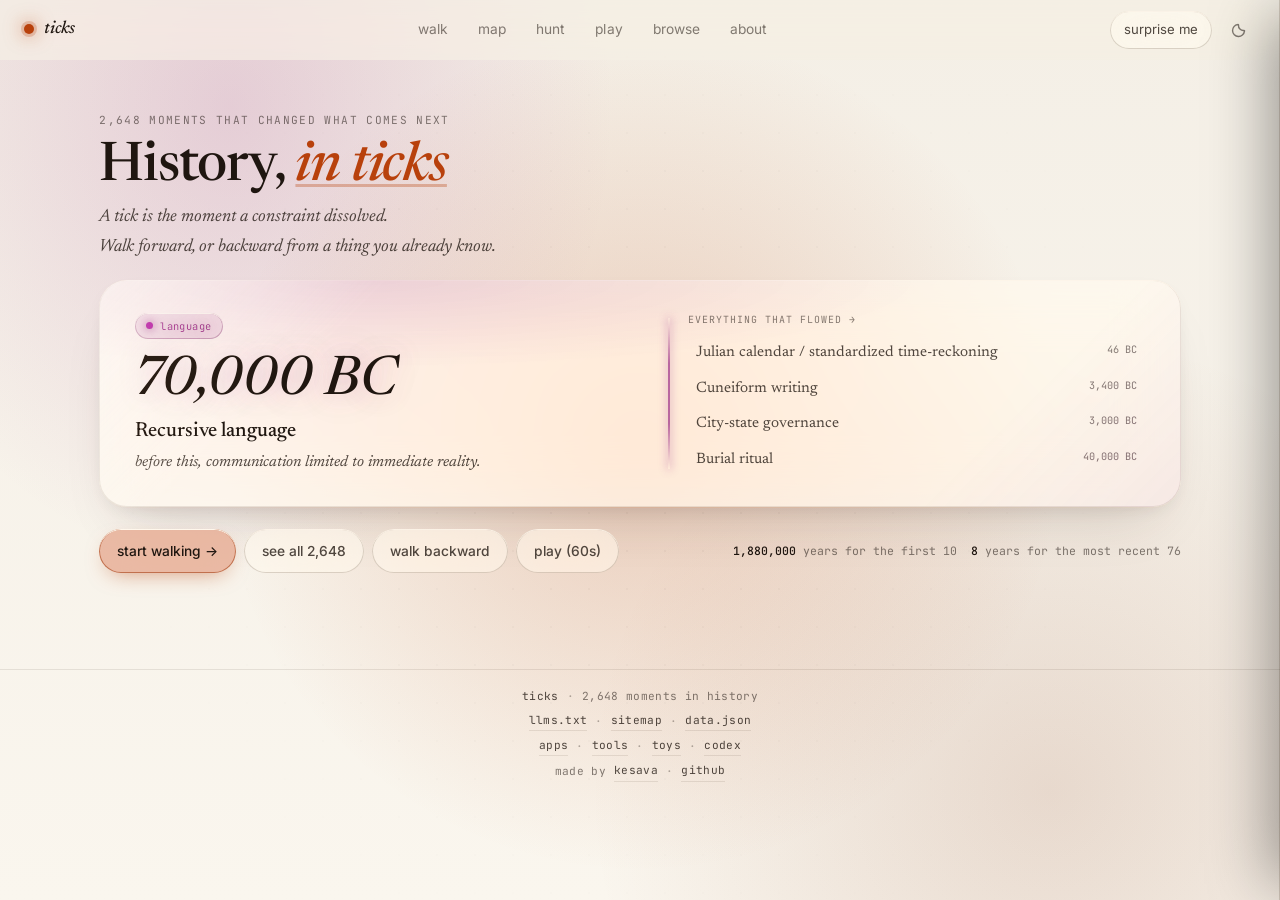
==== commit ad9f0136: "ticks: width + text-wrap pass — 80% width target, kill orphans Width - --maxw 880 → 1440. On 1920 vi" ====
--- a/index.html
+++ b/index.html
@@ -40,10 +40,11 @@
 <link rel="alternate" type="application/json" href="search-index.json" title="Ticks · search index" />
 <link rel="alternate" type="application/json" href="featured.json" title="Ticks · featured 200 (most-connected)" />
 <link rel="preload" href="data.json" as="fetch" crossorigin="anonymous" />
+<link rel="modulepreload" href="app.js?v=25" />
 <link rel="preconnect" href="https://fonts.googleapis.com" />
 <link rel="preconnect" href="https://fonts.gstatic.com" crossorigin />
 <link href="https://fonts.googleapis.com/css2?family=Newsreader:opsz,wght@6..72,400;6..72,500;6..72,600&family=Inter:wght@400;500;600&family=JetBrains+Mono:wght@400;500&display=swap" rel="stylesheet" />
-<link rel="stylesheet" href="style.css?v=22" />
+<link rel="stylesheet" href="style.css?v=25" />
 
 <script type="application/ld+json">
 {
@@ -313,6 +314,6 @@
     <span class="fb-c fb-tl"></span><span class="fb-c fb-tr"></span>
     <span class="fb-c fb-bl"></span><span class="fb-c fb-br"></span>
   </div>
-  <script src="app.js?v=22" type="module"></script>
+  <script src="app.js?v=25" type="module"></script>
 </body>
 </html>
--- a/style.css
+++ b/style.css
@@ -40,7 +40,7 @@
 
   --gut:24px;
   --hdr-h:60px;
-  --maxw:min(880px,92vw);
+  --maxw:min(1440px,92vw);
   --maxw-wide:min(1800px,92vw);
   --radius:22px;
   --radius-lg:28px;
@@ -391,6 +391,14 @@
 main.full-bleed{max-width:none;padding:0}
 main.wide{max-width:var(--maxw-wide)}
 
+/* ========== TYPOGRAPHY DEFAULTS — orphan/widow control ========== */
+/* Browsers that support text-wrap:balance use it for short headings;
+   text-wrap:pretty handles longer prose by avoiding single-word last lines.
+   Modern Chrome, Safari 17.4+, and Firefox 121+ support both. Older browsers
+   silently ignore. */
+h1,h2,h3,h4,h5,h6{text-wrap:balance}
+p,li,figcaption,blockquote{text-wrap:pretty}
+
 /* ========== FOOTER ========== */
 footer{
   border-top:1px solid var(--line);
@@ -695,7 +703,7 @@
   color:var(--ink-2);line-height:1.4;
   /* The right column inherently constrains width on desktop. On mobile we
      keep a friendlier reading line for prose. */
-  max-width:64ch;
+  max-width:64ch;text-wrap:pretty;
 }
 .walk-before .label{font-style:normal;font-family:var(--mono);font-size:.7rem;text-transform:uppercase;letter-spacing:.1em;color:var(--muted);display:block;margin-bottom:6px}
 /* The "this came from" block: explicit chain reasoning. Sits between the
@@ -925,7 +933,7 @@
 
 .hunt-suggest{margin-bottom:48px}
 .hunt-suggest-head{font-family:var(--mono);font-size:.7rem;text-transform:uppercase;letter-spacing:.1em;color:var(--muted);margin-bottom:14px}
-.hunt-suggest-grid{display:grid;grid-template-columns:repeat(auto-fill,minmax(220px,1fr));gap:10px;max-width:900px}
+.hunt-suggest-grid{display:grid;grid-template-columns:repeat(auto-fill,minmax(220px,1fr));gap:10px}
 .hunt-suggest-grid button{
   position:relative;text-align:left;padding:14px 16px;border-radius:14px;
   background:var(--glass-thin-bg);
@@ -955,7 +963,7 @@
 .hunt-suggest-grid .nm{position:relative;font-family:var(--serif);font-weight:500;color:var(--ink)}
 .hunt-suggest-grid .yr{position:relative;font-family:var(--mono);font-size:.7rem;color:var(--muted)}
 
-.hunt-chain{display:flex;flex-direction:column;gap:14px;max-width:780px}
+.hunt-chain{display:flex;flex-direction:column;gap:14px;max-width:820px;margin:0 auto}
 .hunt-step{
   display:grid;grid-template-columns:120px 1fr;gap:18px;align-items:start;
   padding:18px 22px;border-radius:14px;position:relative;
@@ -976,9 +984,9 @@
 }
 .hunt-step-yr{font-family:var(--mono);font-size:.78rem;color:var(--muted);font-variant-numeric:tabular-nums;padding-top:3px;text-align:right}
 .hunt-step-body{display:flex;flex-direction:column;gap:6px}
-.hunt-step-name{font-family:var(--serif);font-weight:500;font-size:1.18rem;color:var(--ink);line-height:1.25;cursor:pointer;transition:color .15s}
+.hunt-step-name{font-family:var(--serif);font-weight:500;font-size:1.18rem;color:var(--ink);line-height:1.25;cursor:pointer;transition:color .15s;text-wrap:balance}
 .hunt-step-name:hover{color:color-mix(in oklab, var(--dc, var(--accent)) 70%, var(--ink))}
-.hunt-step-before{font-family:var(--serif);font-style:italic;color:var(--ink-2);font-size:.95rem}
+.hunt-step-before{font-family:var(--serif);font-style:italic;color:var(--ink-2);font-size:.95rem;text-wrap:pretty}
 .hunt-step-meta{display:flex;gap:8px;align-items:center;flex-wrap:wrap}
 /* Light trace between hunt steps. */
 .hunt-arrow{
@@ -1170,7 +1178,7 @@
 .browse-search input{flex:1;border:none;outline:none;background:transparent;font-family:var(--serif);font-size:1rem;color:var(--ink)}
 .browse-search input::placeholder{color:var(--muted)}
 .browse-search svg{color:var(--muted)}
-.browse-meta{font-family:var(--mono);font-size:.72rem;color:var(--muted);font-variant-numeric:tabular-nums}
+.browse-meta{font-family:var(--mono);font-size:.72rem;color:var(--muted);font-variant-numeric:tabular-nums;white-space:nowrap}
 
 .browse-zone{margin-bottom:48px}
 .browse-zone-head{
@@ -1215,6 +1223,7 @@
           backdrop-filter:var(--glass-thin-blur);
   box-shadow:inset 0 1px 0 0 var(--glass-edge), inset 0 0 0 1px var(--line-2);
   transition:color .15s, background .2s, box-shadow .2s;
+  white-space:nowrap;
 }
 .browse-toggle:hover{
   color:var(--accent);
@@ -1224,9 +1233,20 @@
     inset 0 0 0 1px color-mix(in oklab, var(--accent) 40%, var(--line-2));
 }
 
-@media (max-width:760px){
-  .browse-zone-head{grid-template-columns:auto auto 1fr auto;gap:10px}
+@media (max-width:880px){
+  .browse-zone-head{
+    grid-template-columns:auto auto 1fr auto;gap:10px;
+  }
   .browse-zone-head .rule{display:none}
+  .browse-zone-head h2{font-size:1.3rem}
+}
+@media (max-width:560px){
+  .browse-zone-head{
+    grid-template-columns:auto auto 1fr;
+    grid-auto-flow:row;row-gap:6px;
+  }
+  .browse-zone-head .range{grid-column:1 / -1;justify-self:start;font-size:.68rem}
+  .browse-zone-head .ct{grid-column:1 / -1;justify-self:start}
 }
 
 .browse-row{
@@ -1523,7 +1543,7 @@
 .play-constraint{
   font-family:var(--serif);font-style:italic;
   font-size:clamp(1.05rem,1.8vw,1.35rem);
-  color:var(--ink-2);max-width:46ch;line-height:1.4;
+  color:var(--ink-2);max-width:46ch;line-height:1.4;text-wrap:pretty;
 }
 .play-frame{position:relative}
 .play-frame.is-beat .play-year{color:var(--accent)}
@@ -1653,7 +1673,7 @@
 .home{padding:0}
 .home-hero{
   display:grid;grid-template-rows:auto auto auto;gap:0;
-  padding:14px var(--gut) 14px;max-width:1200px;margin:0 auto;
+  padding:14px var(--gut) 14px;margin:0 auto;
 }
 .home-thesis{padding:6px 0 12px}
 .home-thesis .eyebrow{font-family:var(--mono);font-size:.7rem;text-transform:uppercase;letter-spacing:.12em;color:var(--muted);margin-bottom:8px}
@@ -1674,7 +1694,7 @@
   text-decoration-color:color-mix(in oklab,var(--accent) 32%,transparent);
   text-underline-offset:.08em;
 }
-.home-sub{font-family:var(--serif);font-style:italic;font-size:clamp(1rem,1.4vw,1.14rem);color:var(--ink-2);max-width:54ch;margin-top:8px;line-height:1.4}
+.home-sub{font-family:var(--serif);font-style:italic;font-size:clamp(1rem,1.4vw,1.14rem);color:var(--ink-2);max-width:54ch;margin-top:8px;line-height:1.4;text-wrap:pretty}
 
 .home-show{
   position:relative;
@@ -1718,8 +1738,8 @@
     0 0 26px color-mix(in oklab, var(--dc, var(--accent)) 28%, transparent),
     0 0 60px color-mix(in oklab, var(--dc, var(--accent)) 14%, transparent);
 }
-.home-show-tick .nm{font-family:var(--serif);font-weight:500;font-size:clamp(1.1rem,1.6vw,1.4rem);line-height:1.15;color:var(--ink);max-width:24ch}
-.home-show-tick .be{font-family:var(--serif);font-style:italic;color:var(--ink-2);font-size:.96rem;max-width:42ch;line-height:1.45}
+.home-show-tick .nm{font-family:var(--serif);font-weight:500;font-size:clamp(1.1rem,1.6vw,1.4rem);line-height:1.15;color:var(--ink);max-width:24ch;text-wrap:balance}
+.home-show-tick .be{font-family:var(--serif);font-style:italic;color:var(--ink-2);font-size:.96rem;max-width:42ch;line-height:1.45;text-wrap:pretty}
 .home-show-flow{display:flex;flex-direction:column;gap:4px;padding-left:20px;position:relative}
 .home-show-flow::before{
   content:"";position:absolute;left:0;top:6px;bottom:6px;width:2px;
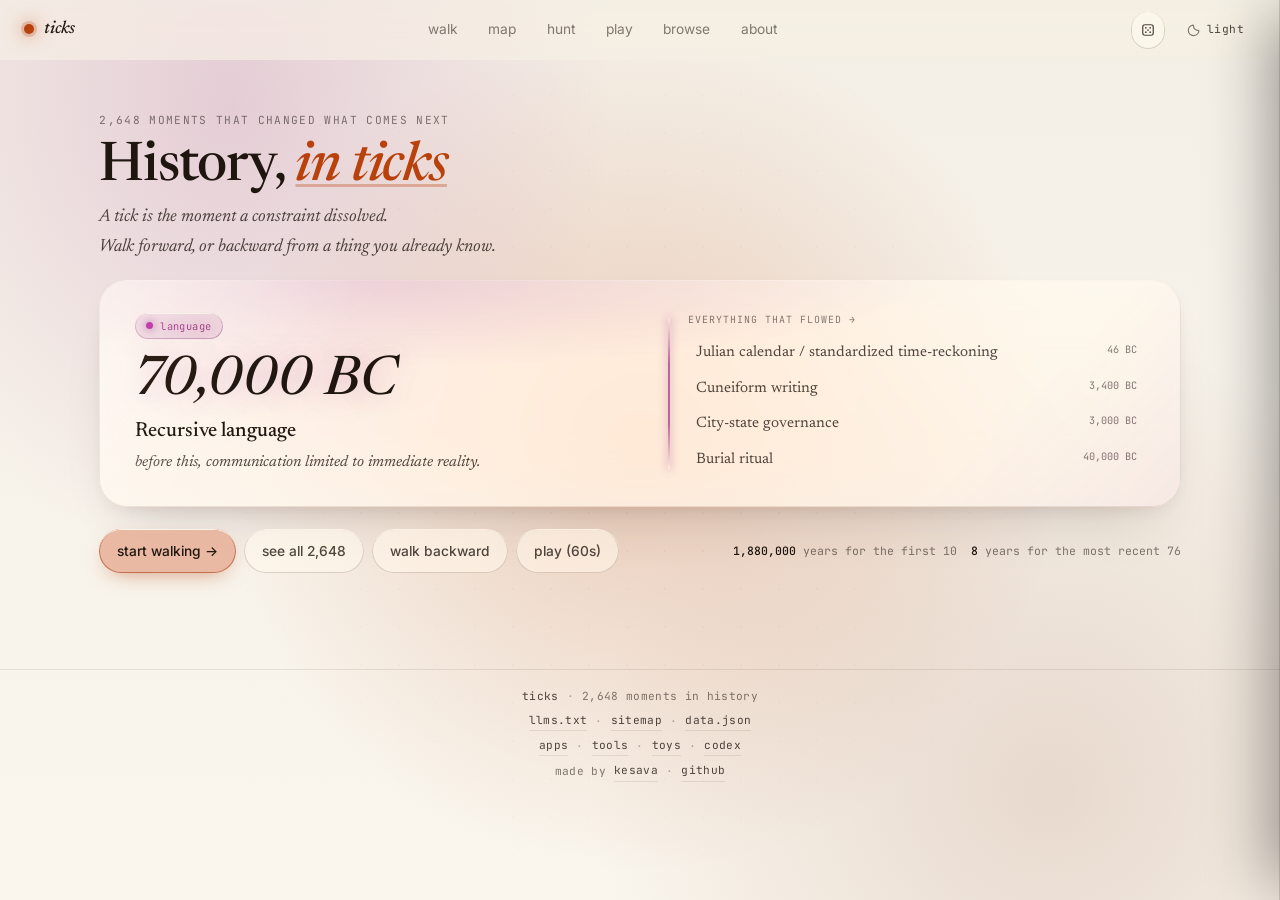
==== commit 668f57d6: "ticks: header polish — dice icon for random, theme name on toggle - "surprise me" → dice icon (5-pip" ====
--- a/index.html
+++ b/index.html
@@ -40,11 +40,11 @@
 <link rel="alternate" type="application/json" href="search-index.json" title="Ticks · search index" />
 <link rel="alternate" type="application/json" href="featured.json" title="Ticks · featured 200 (most-connected)" />
 <link rel="preload" href="data.json" as="fetch" crossorigin="anonymous" />
-<link rel="modulepreload" href="app.js?v=25" />
+<link rel="modulepreload" href="app.js?v=26" />
 <link rel="preconnect" href="https://fonts.googleapis.com" />
 <link rel="preconnect" href="https://fonts.gstatic.com" crossorigin />
 <link href="https://fonts.googleapis.com/css2?family=Newsreader:opsz,wght@6..72,400;6..72,500;6..72,600&family=Inter:wght@400;500;600&family=JetBrains+Mono:wght@400;500&display=swap" rel="stylesheet" />
-<link rel="stylesheet" href="style.css?v=25" />
+<link rel="stylesheet" href="style.css?v=26" />
 
 <script type="application/ld+json">
 {
@@ -190,9 +190,19 @@
       <a href="#/about" data-mode="about">about</a>
     </nav>
     <div class="hdr-right">
-      <button id="randomBtn" type="button" title="Random tick (press R)">surprise me</button>
-      <button id="themeBtn" type="button" aria-label="Toggle theme" title="Toggle theme">
-        <svg viewBox="0 0 16 16" width="16" height="16" fill="none" stroke="currentColor" stroke-width="1.4"><path d="M13 8.5A5 5 0 0 1 7.5 3a.5.5 0 0 0-.7-.5A6 6 0 1 0 13.5 9.2a.5.5 0 0 0-.5-.7Z"/></svg>
+      <button id="randomBtn" type="button" aria-label="Random tick" title="Random tick (press R)">
+        <svg viewBox="0 0 16 16" width="14" height="14" fill="none" stroke="currentColor" stroke-width="1.4" aria-hidden="true">
+          <rect x="2" y="2" width="12" height="12" rx="2.5"/>
+          <circle cx="5.5" cy="5.5" r="1" fill="currentColor" stroke="none"/>
+          <circle cx="10.5" cy="10.5" r="1" fill="currentColor" stroke="none"/>
+          <circle cx="10.5" cy="5.5" r="1" fill="currentColor" stroke="none"/>
+          <circle cx="5.5" cy="10.5" r="1" fill="currentColor" stroke="none"/>
+          <circle cx="8" cy="8" r="1" fill="currentColor" stroke="none"/>
+        </svg>
+      </button>
+      <button id="themeBtn" type="button" aria-label="Cycle theme: light · dark · matrix · drone" title="Cycle theme">
+        <svg viewBox="0 0 16 16" width="14" height="14" fill="none" stroke="currentColor" stroke-width="1.4"><path d="M13 8.5A5 5 0 0 1 7.5 3a.5.5 0 0 0-.7-.5A6 6 0 1 0 13.5 9.2a.5.5 0 0 0-.5-.7Z"/></svg>
+        <span id="themeLabel" class="theme-label">light</span>
       </button>
     </div>
     <button id="menuBtn" type="button" aria-label="Open menu">
@@ -314,6 +324,6 @@
     <span class="fb-c fb-tl"></span><span class="fb-c fb-tr"></span>
     <span class="fb-c fb-bl"></span><span class="fb-c fb-br"></span>
   </div>
-  <script src="app.js?v=25" type="module"></script>
+  <script src="app.js?v=26" type="module"></script>
 </body>
 </html>
--- a/style.css
+++ b/style.css
@@ -310,33 +310,49 @@
 #nav a:hover{color:var(--ink)}
 #nav a.active{color:var(--ink);background:color-mix(in oklab,var(--accent) 12%,transparent)}
 .hdr-right{display:flex;align-items:center;gap:10px}
-#randomBtn,#randomBtnMobile{
-  font-family:var(--sans);font-size:.82rem;color:var(--ink-2);
-  padding:7px 14px;border-radius:999px;
+#randomBtn{
+  width:34px;height:34px;display:flex;align-items:center;justify-content:center;
+  color:var(--ink-2);border-radius:999px;
   background:var(--glass-thin-bg);
   -webkit-backdrop-filter:var(--glass-thin-blur);
           backdrop-filter:var(--glass-thin-blur);
   box-shadow:inset 0 1px 0 0 var(--glass-edge), inset 0 0 0 1px var(--line-2);
-  transition:color .15s, background .2s, box-shadow .2s;
-}
-#randomBtn:hover,#randomBtnMobile:hover{
+  transition:color .15s, background .2s, box-shadow .2s, transform .25s var(--ease-quick);
+}
+#randomBtn:hover{
   color:var(--accent);
   background:color-mix(in oklab, var(--accent) 14%, var(--glass-thin-bg));
   box-shadow:
     inset 0 1px 0 0 var(--glass-edge-strong),
     inset 0 0 0 1px color-mix(in oklab, var(--accent) 35%, var(--line-2)),
     0 6px 18px -8px color-mix(in oklab, var(--accent) 50%, transparent);
-}
+  transform:rotate(-14deg);
+}
+#randomBtn:active{transform:rotate(-24deg) scale(.95)}
+#randomBtnMobile{
+  font-family:var(--sans);font-size:.95rem;color:var(--ink-2);
+  padding:10px 14px;border-radius:8px;text-align:left;
+  background:transparent;
+  transition:color .15s, background .2s;
+}
+#randomBtnMobile:hover{color:var(--accent)}
 #themeBtn{
-  width:34px;height:34px;display:flex;align-items:center;justify-content:center;
-  color:var(--muted);border-radius:999px;transition:color .15s,background .15s;
+  height:34px;display:flex;align-items:center;justify-content:center;gap:6px;
+  padding:0 12px;color:var(--muted);border-radius:999px;
+  transition:color .15s,background .15s,box-shadow .15s;
+}
+.theme-label{
+  font-family:var(--mono);font-size:.7rem;letter-spacing:.04em;
+  color:var(--ink-2);
 }
 #themeBtn:hover{
   color:var(--ink);
   background:var(--glass-thin-bg);
   -webkit-backdrop-filter:var(--glass-thin-blur);
           backdrop-filter:var(--glass-thin-blur);
-}
+  box-shadow:inset 0 0 0 1px var(--line-2);
+}
+#themeBtn:hover .theme-label{color:var(--accent)}
 #menuBtn{display:none;width:36px;height:36px;align-items:center;justify-content:center;color:var(--ink-2);border-radius:8px}
 
 /* Mobile menu */
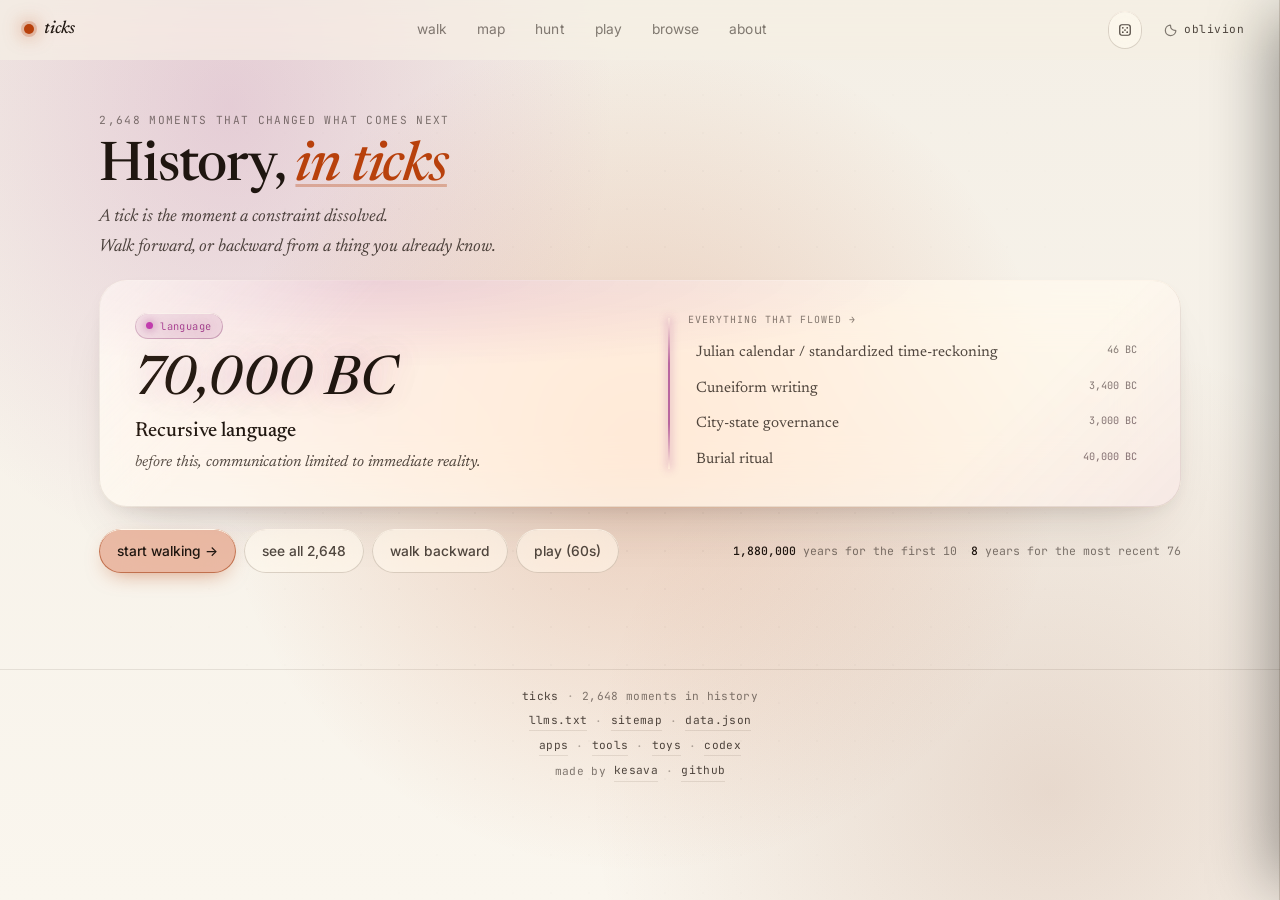
==== commit d94240d1: "ticks: walk view fixed layout + year overflow + theme overhaul (brutalist replaces drone)" ====
--- a/index.html
+++ b/index.html
@@ -171,7 +171,7 @@
 </script>
 <script>
 // Apply theme override before paint to avoid flash
-(function(){try{var t=localStorage.getItem('ticks-theme');if(t==='dark'||t==='light'||t==='drone'||t==='matrix')document.documentElement.dataset.theme=t;}catch(e){}})();
+(function(){try{var t=localStorage.getItem('ticks-theme');if(t==='dark'||t==='light'||t==='brutalist'||t==='matrix')document.documentElement.dataset.theme=t;else if(t==='drone'){localStorage.setItem('ticks-theme','brutalist');document.documentElement.dataset.theme='brutalist';}}catch(e){}})();
 </script>
 </head>
 <body>
@@ -200,7 +200,7 @@
           <circle cx="8" cy="8" r="1" fill="currentColor" stroke="none"/>
         </svg>
       </button>
-      <button id="themeBtn" type="button" aria-label="Cycle theme: light · dark · matrix · drone" title="Cycle theme">
+      <button id="themeBtn" type="button" aria-label="Cycle theme: dark · light · brutalist · matrix" title="Cycle theme">
         <svg viewBox="0 0 16 16" width="14" height="14" fill="none" stroke="currentColor" stroke-width="1.4"><path d="M13 8.5A5 5 0 0 1 7.5 3a.5.5 0 0 0-.7-.5A6 6 0 1 0 13.5 9.2a.5.5 0 0 0-.5-.7Z"/></svg>
         <span id="themeLabel" class="theme-label">light</span>
       </button>
--- a/style.css
+++ b/style.css
@@ -87,7 +87,7 @@
   --glass-texture-repeat:repeat, repeat, repeat;
 }
 @media (prefers-color-scheme:light){
-  :root:not([data-theme="dark"]):not([data-theme="drone"]):not([data-theme="matrix"]){
+  :root:not([data-theme="dark"]):not([data-theme="brutalist"]):not([data-theme="matrix"]){
     --bg:#F4EFE6;
     --bg-2:#FAF6EE;
     --paper:rgba(255,253,247,.6);
@@ -452,18 +452,18 @@
 }
 
 /* ========== WALK ========== */
-/* Layout discipline: the year + name anchor on the left, the prose stack
-   on the right. The flow strip is the only horizontal scroller — sideways
-   navigation by design. Page scrolls vertically if content is long; two
-   columns cut height roughly in half so most ticks fit one screen on
-   desktop. Mobile collapses to a single readable column. */
+/* Layout discipline: the walk view is fully viewport-contained — no page
+   scroll. The year + name anchor on the left, the prose stack on the right.
+   The flow strip is the only horizontal scroller. walk-stage fills remaining
+   space, walk-body scrolls internally when content is long. */
 .walk{
   display:flex;flex-direction:column;
-  gap:12px;
-  padding:14px var(--gut) 24px;
+  gap:8px;
+  padding:10px var(--gut) 10px;
   position:relative;
-  min-height:calc(100vh - var(--hdr-h) - 200px);
-  min-height:calc(100dvh - var(--hdr-h) - 200px);
+  height:calc(100vh - var(--hdr-h));
+  height:calc(100dvh - var(--hdr-h));
+  overflow:hidden;
   animation:walk-in .55s var(--ease-stage);
 }
 @keyframes walk-in{
@@ -476,17 +476,18 @@
 .walk-meta{
   display:flex;align-items:center;justify-content:space-between;gap:16px;
   font-family:var(--mono);font-size:.7rem;color:var(--muted);letter-spacing:.06em;text-transform:uppercase;
-  position:relative;padding-bottom:8px;
+  position:relative;padding-bottom:6px;
+  flex:none;
 }
 
 /* Walk ancestry trail: a single horizontal strip of parent capsules with
-   thin connector traces. Compact (~52px) so the year stays above the fold.
-   Always renders, even when there are no ancestors (an empty placeholder
-   keeps the row height stable so navigating between ticks doesn't bounce
-   the year around). */
+   thin connector traces. Fixed 52px so it never grows when there are many
+   ancestors. Always renders — the empty placeholder keeps row height stable. */
 .walk-trail-area{
-  min-height:48px;display:flex;align-items:center;justify-content:flex-start;
+  height:52px;flex:none;
+  display:flex;align-items:center;justify-content:flex-start;
   max-width:1280px;margin:0 auto;width:100%;
+  overflow:hidden;
 }
 .walk-trail{
   display:flex;flex-direction:row;align-items:center;gap:8px;
@@ -583,13 +584,15 @@
    scroll for readability. */
 .walk-stage{
   position:relative;
+  /* Grows to fill the remaining vertical space between trail and flow.
+     flex:1 + min-height:0 is the canonical "fill and allow inner scroll" pattern. */
+  flex:1;min-height:0;
   /* Default (narrow): flex column. Hero and body stack vertically.
      Promoted to grid in the min-width:920px media query below. */
   display:flex;flex-direction:column;align-items:stretch;
-  gap:clamp(16px, 2.4vw, 24px);
+  gap:clamp(12px, 2vw, 20px);
   max-width:1280px;margin:0 auto;width:100%;
-  padding:clamp(20px, 4vw, 32px) clamp(20px, 4vw, 36px);
-  min-height:0;
+  padding:clamp(14px, 3vw, 24px) clamp(16px, 3vw, 32px);
   border-radius:var(--radius-lg);
   background:var(--glass-bg);
   -webkit-backdrop-filter:var(--glass-blur);
@@ -604,11 +607,21 @@
 @media (min-width:920px){
   .walk-stage{
     display:grid;
-    grid-template-columns:minmax(320px, 1.05fr) minmax(0, 1.3fr);
+    grid-template-columns:minmax(300px, 1.05fr) minmax(0, 1.3fr);
+    grid-template-rows:1fr;
     grid-template-areas:"hero body";
     align-items:start;
     gap:0 40px;
-    padding:28px 40px 26px;
+    padding:22px 36px 22px;
+  }
+  /* On desktop grid, hero and body each need to be able to scroll independently */
+  .walk-hero{
+    overflow:hidden;
+    height:100%;
+  }
+  .walk-body{
+    height:100%;
+    align-self:stretch;
   }
 }
 .walk-hero{
@@ -616,9 +629,10 @@
   gap:14px;
   position:relative;
   min-width:0;
+  overflow:hidden;
 }
 @media (min-width:920px){
-  .walk-hero{grid-area:hero}
+  .walk-hero{grid-area:hero;overflow:hidden}
   .walk-hero::after{
     content:"";position:absolute;
     right:-22px;top:6%;bottom:6%;width:1px;
@@ -634,10 +648,17 @@
   display:flex;flex-direction:column;align-items:flex-start;
   gap:12px;
   min-width:0;
-}
-/* Keep body children at their natural height — without flex-shrink:0 the
-   flex container squeezes long text out of view rather than letting the
-   body column scroll. */
+  /* On desktop (inside grid), body column gets its own scroll.
+     On mobile (flex column), stage itself clips and body scrolls within it. */
+  overflow-y:auto;
+  scrollbar-width:thin;
+  scrollbar-color:color-mix(in oklab, var(--dc, var(--accent)) 30%, var(--line-2)) transparent;
+  min-height:0;
+}
+.walk-body::-webkit-scrollbar{width:4px}
+.walk-body::-webkit-scrollbar-thumb{background:color-mix(in oklab, var(--dc, var(--accent)) 30%, var(--line-2));border-radius:999px}
+.walk-body::-webkit-scrollbar-track{background:transparent}
+/* Keep body children at their natural height */
 .walk-body > *{flex-shrink:0}
 @media (min-width:920px){
   .walk-body{
@@ -679,12 +700,12 @@
 .walk-year{
   position:relative;
   font-family:var(--serif);font-style:italic;font-weight:500;
-  font-size:clamp(2.4rem,7.5vw,6rem);line-height:1.02;letter-spacing:-.045em;
+  font-size:clamp(2rem,5.5vw,4.8rem);line-height:1.02;letter-spacing:-.045em;
   color:var(--ink);
   font-feature-settings:'lnum','tnum';
   padding:.06em .16em .04em 0;
-  overflow:visible;
-  width:fit-content;
+  overflow:hidden;
+  width:100%;
   max-width:100%;
   background:linear-gradient(180deg,
     var(--ink) 0%,
@@ -779,19 +800,20 @@
 }
 .walk-domain{align-self:flex-start}
 
-/* Downstream flow is a horizontal scroll strip — the only sideways motion
-   on the walk page. The strip itself has a fixed height that doesn't push
-   anything below the fold; cards spill RIGHT on overflow, never DOWN. The
-   header label sits above the strip, the strip snaps to card boundaries on
-   trackpad / wheel. Keyboard users can tab through cards normally. */
+/* Downstream flow is a horizontal scroll strip — always visible at the bottom,
+   fixed max-height so it never pushes anything out of view. Cards spill RIGHT
+   on overflow, never DOWN. */
 .walk-flow{
   position:relative;
-  display:flex;flex-direction:column;gap:6px;
+  display:flex;flex-direction:column;gap:4px;
   max-width:1280px;margin:0 auto;width:100%;
-  min-height:0;
+  max-height:110px;
+  flex:none;
+  overflow:hidden;
 }
 .walk-flow-head{
-  font-family:var(--mono);font-size:.68rem;text-transform:uppercase;letter-spacing:.1em;color:var(--muted);
+  font-family:var(--mono);font-size:.65rem;text-transform:uppercase;letter-spacing:.1em;color:var(--muted);
+  flex:none;
 }
 .walk-flow-strip{
   display:flex;flex-direction:row;align-items:stretch;gap:10px;
@@ -825,10 +847,11 @@
 .walk-flow-card{
   position:relative;
   flex:none;
-  width:220px;
+  max-width:180px;
+  width:180px;
   scroll-snap-align:start;
-  display:flex;flex-direction:column;gap:8px;padding:12px 14px;
-  border-radius:14px;
+  display:flex;flex-direction:column;gap:4px;padding:8px 10px;
+  border-radius:10px;
   background:var(--glass-thin-bg);
   -webkit-backdrop-filter:var(--glass-thin-blur);
           backdrop-filter:var(--glass-thin-blur);
@@ -887,8 +910,9 @@
 
 .walk-controls{
   display:flex;align-items:center;justify-content:space-between;gap:16px;
-  max-width:1280px;margin:0 auto;width:100%;padding:10px 20px;
-  border-radius:14px;
+  max-width:1280px;margin:0 auto;width:100%;padding:8px 16px;
+  border-radius:12px;
+  flex:none;
   background:var(--glass-thin-bg);
   -webkit-backdrop-filter:var(--glass-thin-blur);
           backdrop-filter:var(--glass-thin-blur);
@@ -2009,7 +2033,7 @@
    below) so the page can vertical-scroll like before — the walk-flow strip
    itself stays horizontal because that's the JTBD that survived. */
 @media (max-width:520px){
-  .walk-flow-card{min-height:64px;padding:14px 16px;width:200px}
+  .walk-flow-card{min-height:56px;padding:8px 10px;width:160px}
 }
 
 /* Suggest-an-edit link: bigger touch target */
@@ -2209,7 +2233,7 @@
   --ob-glow:0 0 6px rgba(14,17,32,.16);
 }
 @media (prefers-color-scheme:light){
-  :root:not([data-theme="dark"]):not([data-theme="drone"]){
+  :root:not([data-theme="dark"]):not([data-theme="brutalist"]){
     --ob-line:rgba(14,17,32,.30);
     --ob-line-dim:rgba(14,17,32,.18);
     --ob-line-soft:rgba(14,17,32,.10);
@@ -2218,88 +2242,207 @@
 }
 
 /* ============================================================
-   DRONE THEME — third theme alongside light/dark
-   Cool sky-cloud near-white. Thinner glass, recede the bloom,
-   amp the hairline geometry. Cyan halo replaces warm halo.
+   BRUTALIST THEME — third theme (replaces drone)
+   Solid white/black. No glass, no blur, no bloom. Sharp edges,
+   heavy borders, print-like typography. Bold domain color accents.
    ============================================================ */
-:root[data-theme="drone"]{
-  --bg:#D5E0E8;
-  --bg-2:#E2EBF1;
-  --paper:rgba(245,250,253,.4);
-  --paper-2:rgba(245,250,253,.55);
-  --line:rgba(20,45,62,.14);
-  --line-2:rgba(20,45,62,.24);
-  --ink:#0B1E2C;
-  --ink-2:rgba(11,30,44,.82);
-  --muted:rgba(11,30,44,.58);
-  --faint:rgba(11,30,44,.36);
-  --accent:#256B86;
-  --accent-2:#3F8DA9;
-
-  --glass-thin-bg:rgba(225,238,246,.34);
-  --glass-thin-blur:saturate(115%) blur(14px);
-  --glass-bg:rgba(225,238,246,.42);
-  --glass-blur:saturate(120%) blur(18px);
-  --glass-thick-bg:rgba(225,238,246,.58);
-  --glass-thick-blur:saturate(130%) blur(24px);
-  --glass-edge:rgba(255,255,255,.6);
-  --glass-edge-strong:rgba(255,255,255,.85);
-  --glass-shadow:0 18px 40px -28px rgba(15,35,48,.20), 0 4px 14px -10px rgba(15,35,48,.12);
-  --glass-shadow-hi:0 26px 60px -28px rgba(15,35,48,.28), 0 8px 20px -10px rgba(15,35,48,.18);
-  --halo:rgba(37,107,134,.10);
-
-  /* Hairline blueprint grid — drone register's signature texture.
-     Cross-stripes at 24px with a finer 6px sub-grid for the technical feel. */
-  --glass-texture:
-    linear-gradient(0deg, rgba(20,45,62,.07) 1px, transparent 1px),
-    linear-gradient(90deg, rgba(20,45,62,.07) 1px, transparent 1px),
-    linear-gradient(0deg, rgba(20,45,62,.035) 1px, transparent 1px),
-    linear-gradient(90deg, rgba(20,45,62,.035) 1px, transparent 1px);
-  --glass-texture-size:24px 24px, 24px 24px, 6px 6px, 6px 6px;
-  --glass-texture-repeat:repeat, repeat, repeat, repeat;
-
-  /* Drone register: hairline geometry takes the lead */
-  --ob-line:rgba(11,30,44,.60);
-  --ob-line-dim:rgba(11,30,44,.36);
-  --ob-line-soft:rgba(11,30,44,.18);
-  --ob-glow:0 0 4px rgba(37,107,134,.34);
-}
-/* Drone: domain blooms recede further (10%) so the cool palette holds.
-   Specular highlight nearly off — let the grid texture be the hero. */
-:root[data-theme="drone"] .glass::before,
-:root[data-theme="drone"] .glass-thin::before,
-:root[data-theme="drone"] .glass-thick::before,
-:root[data-theme="drone"] .walk-stage::before,
-:root[data-theme="drone"] .home-show::before,
-:root[data-theme="drone"] .walk-flow-card::before,
-:root[data-theme="drone"] .hunt-suggest-grid button::before{opacity:.10}
-:root[data-theme="drone"] .glass::after,
-:root[data-theme="drone"] .glass-thin::after,
-:root[data-theme="drone"] .glass-thick::after,
-:root[data-theme="drone"] .walk-stage::after,
-:root[data-theme="drone"] .home-show::after{mix-blend-mode:overlay;opacity:.18}
-:root[data-theme="drone"] body::before{
-  /* Cyan halo, warm tones suppressed almost entirely */
-  background:
-    radial-gradient(60vmax 60vmax at calc(var(--cx)*100%) calc(var(--cy)*100%),
-      var(--halo) 0%, transparent 45%),
-    radial-gradient(50vmax 60vmax at 18% 12%,
-      color-mix(in oklab, var(--dc, var(--accent)) 4%, transparent) 0%,
-      transparent 60%),
-    radial-gradient(60vmax 60vmax at 82% 88%,
-      color-mix(in oklab, var(--accent-2) 4%, transparent) 0%,
-      transparent 60%),
-    linear-gradient(180deg, var(--bg) 0%, var(--bg-2) 100%);
-}
-/* Drone body grid — full-page cross-hatch under the glass.
-   Replaces the warm dot grid with a cooler instrument-panel feel. */
-:root[data-theme="drone"] body::after{
+:root[data-theme="brutalist"]{
+  --bg:#FAFAFA;
+  --bg-2:#F0F0F0;
+  --paper:rgba(255,255,255,1);
+  --paper-2:rgba(245,245,245,1);
+  --line:rgba(0,0,0,.18);
+  --line-2:rgba(0,0,0,.30);
+  --ink:#0A0A0A;
+  --ink-2:rgba(10,10,10,.78);
+  --muted:rgba(10,10,10,.52);
+  --faint:rgba(10,10,10,.30);
+  --accent:#C0392B;
+  --accent-2:#922B21;
+
+  --glass-thin-bg:rgba(255,255,255,1);
+  --glass-thin-blur:none;
+  --glass-bg:rgba(255,255,255,1);
+  --glass-blur:none;
+  --glass-thick-bg:rgba(255,255,255,1);
+  --glass-thick-blur:none;
+  --glass-edge:rgba(0,0,0,.18);
+  --glass-edge-strong:rgba(0,0,0,.30);
+  --glass-shadow:none;
+  --glass-shadow-hi:none;
+  --halo:rgba(0,0,0,0);
+
+  --radius:2px;
+  --radius-lg:2px;
+
+  --ob-line:rgba(0,0,0,.60);
+  --ob-line-dim:rgba(0,0,0,.36);
+  --ob-line-soft:rgba(0,0,0,.18);
+  --ob-glow:none;
+}
+
+/* Brutalist: strip all glass surfaces */
+:root[data-theme="brutalist"] .glass,
+:root[data-theme="brutalist"] .glass-thin,
+:root[data-theme="brutalist"] .glass-thick{
+  background:var(--paper);
+  -webkit-backdrop-filter:none;
+  backdrop-filter:none;
+  box-shadow:none;
+  border:1.5px solid var(--line);
+  border-radius:0;
+}
+:root[data-theme="brutalist"] .glass::before,
+:root[data-theme="brutalist"] .glass-thin::before,
+:root[data-theme="brutalist"] .glass-thick::before,
+:root[data-theme="brutalist"] .walk-stage::before,
+:root[data-theme="brutalist"] .home-show::before,
+:root[data-theme="brutalist"] .walk-flow-card::before,
+:root[data-theme="brutalist"] .hunt-suggest-grid button::before{opacity:0}
+:root[data-theme="brutalist"] .glass::after,
+:root[data-theme="brutalist"] .glass-thin::after,
+:root[data-theme="brutalist"] .glass-thick::after,
+:root[data-theme="brutalist"] .walk-stage::after,
+:root[data-theme="brutalist"] .home-show::after{opacity:0}
+
+/* Brutalist: walk stage — flat card, bold offset shadow */
+:root[data-theme="brutalist"] .walk-stage{
+  background:#fff;
+  border:2px solid #000;
+  border-radius:0;
+  box-shadow:4px 4px 0 #000;
+  -webkit-backdrop-filter:none;
+  backdrop-filter:none;
+}
+
+/* Brutalist: year — solid black, no gradient, no glow, no animation */
+:root[data-theme="brutalist"] .walk-year{
+  background:none;
+  -webkit-text-fill-color:#000;
+  color:#000;
+  text-shadow:none;
+  filter:none;
+  animation:none;
+  font-style:normal;
+  font-weight:900;
+  letter-spacing:-.06em;
+}
+
+/* Brutalist: trail steps — flat capsules, solid border */
+:root[data-theme="brutalist"] .walk-trail-step{
+  background:#f5f5f5;
+  -webkit-backdrop-filter:none;
+  backdrop-filter:none;
+  border:1.5px solid #000;
+  border-radius:0;
+  box-shadow:2px 2px 0 #000;
+}
+
+/* Brutalist: controls strip */
+:root[data-theme="brutalist"] .walk-controls{
+  background:#fff;
+  -webkit-backdrop-filter:none;
+  backdrop-filter:none;
+  border:1.5px solid #000;
+  border-radius:0;
+  box-shadow:none;
+}
+:root[data-theme="brutalist"] .walk-controls button{
+  background:#fff;
+  -webkit-backdrop-filter:none;
+  backdrop-filter:none;
+  border:1px solid #000;
+  border-radius:0;
+  box-shadow:none;
+}
+:root[data-theme="brutalist"] .walk-controls button:hover:not(:disabled){
+  background:#000;
+  color:#fff;
+  transform:none;
+  box-shadow:none;
+}
+
+/* Brutalist: nav links — plain underlines, no capsules */
+:root[data-theme="brutalist"] #nav a{
+  border-radius:0;
+}
+:root[data-theme="brutalist"] #nav a.active{
+  background:transparent;
+  border-bottom:2px solid var(--ink);
+  border-radius:0;
+}
+
+/* Brutalist: body background */
+:root[data-theme="brutalist"] body::before{
+  background:linear-gradient(180deg, var(--bg) 0%, var(--bg-2) 100%);
+}
+:root[data-theme="brutalist"] body::after{
   background-image:
-    linear-gradient(0deg, rgba(20,45,62,.08) 1px, transparent 1px),
-    linear-gradient(90deg, rgba(20,45,62,.08) 1px, transparent 1px);
-  background-size:64px 64px, 64px 64px;
-  opacity:.45;
-}
+    linear-gradient(0deg, rgba(0,0,0,.04) 1px, transparent 1px),
+    linear-gradient(90deg, rgba(0,0,0,.04) 1px, transparent 1px);
+  background-size:40px 40px, 40px 40px;
+  -webkit-mask-image:none;
+  mask-image:none;
+  opacity:.6;
+}
+
+/* Brutalist: flow cards */
+:root[data-theme="brutalist"] .walk-flow-card{
+  background:#fff;
+  -webkit-backdrop-filter:none;
+  backdrop-filter:none;
+  border:1.5px solid #000;
+  border-radius:0;
+  box-shadow:2px 2px 0 #000;
+}
+:root[data-theme="brutalist"] .walk-flow-card:hover,
+:root[data-theme="brutalist"] .walk-flow-card:focus-visible{
+  background:#000;
+  color:#fff;
+  transform:none;
+  box-shadow:none;
+}
+:root[data-theme="brutalist"] .walk-flow-card:hover .nm,
+:root[data-theme="brutalist"] .walk-flow-card:focus-visible .nm,
+:root[data-theme="brutalist"] .walk-flow-card:hover .yr,
+:root[data-theme="brutalist"] .walk-flow-card:focus-visible .yr{
+  color:#fff;
+}
+
+/* Brutalist: domain chip — solid border, no glass */
+:root[data-theme="brutalist"] .dom{
+  background:color-mix(in oklab, var(--dc, var(--accent)) 18%, #fff);
+  -webkit-backdrop-filter:none;
+  backdrop-filter:none;
+  border:1.5px solid color-mix(in oklab, var(--dc, var(--accent)) 60%, #000);
+  border-radius:0;
+  box-shadow:none;
+}
+
+/* Brutalist: header */
+:root[data-theme="brutalist"] #hdr{
+  background:#fafafa;
+  -webkit-backdrop-filter:none;
+  backdrop-filter:none;
+  border-bottom:2px solid #000;
+}
+
+/* Brutalist: because panel */
+:root[data-theme="brutalist"] .walk-because{
+  background:#f8f8f8;
+  -webkit-backdrop-filter:none;
+  backdrop-filter:none;
+  border:1.5px solid rgba(0,0,0,.22);
+  border-radius:0;
+  box-shadow:none;
+}
+
+/* Brutalist: ob-rings recede */
+:root[data-theme="brutalist"] .ob-rings{opacity:.15}
+
+/* Brutalist: tetrahedron stays hidden (drone-only feature) */
+:root[data-theme="brutalist"] .dom::before{display:inline-block}
+:root[data-theme="brutalist"] .dom .ob-tetra{display:none}
 
 /* ============================================================
    MATRIX THEME — phosphor-green dark
@@ -2401,19 +2544,65 @@
 }
 /* Matrix: rings glow phosphor-green */
 :root[data-theme="matrix"] .ob-rings{opacity:.85;color:color-mix(in oklab, var(--dc, var(--accent)) 70%, var(--accent))}
-/* Matrix: nudge body toward mono in technical surfaces */
-:root[data-theme="matrix"] .nav a,
-:root[data-theme="matrix"] .nav button,
-:root[data-theme="matrix"] .footer-meta,
+/* Matrix: nudge body toward mono — all text surfaces go terminal */
+:root[data-theme="matrix"] .walk-body,
+:root[data-theme="matrix"] .walk-before,
+:root[data-theme="matrix"] .walk-detail,
+:root[data-theme="matrix"] .walk-because,
+:root[data-theme="matrix"] .hunt-step-before,
+:root[data-theme="matrix"] .browse-row .nm,
+:root[data-theme="matrix"] .browse-row .be{
+  font-family:var(--mono);
+  font-size:.9em;
+  letter-spacing:.02em;
+}
+:root[data-theme="matrix"] #nav a,
+:root[data-theme="matrix"] #nav button,
 :root[data-theme="matrix"] .browse-meta{
   font-family:var(--mono);
   letter-spacing:.04em;
 }
-/* Matrix: subtle phosphor glow on the year glyph and accent type */
+/* Matrix: walk-year CRT flicker at ~8Hz — alive but not seizure-inducing */
+@keyframes matrix-crt-flicker{
+  0%,100%{opacity:1}
+  6%{opacity:.98}
+  12%{opacity:1}
+  18%{opacity:.97}
+  25%{opacity:1}
+  31%{opacity:.99}
+  50%{opacity:.98}
+  56%{opacity:1}
+  75%{opacity:.97}
+  87%{opacity:1}
+}
+:root[data-theme="matrix"] .walk-year,
+:root[data-theme="matrix"] .play-year{
+  animation:matrix-crt-flicker 0.125s step-end infinite;
+}
+/* Matrix: phosphor glow on years */
 :root[data-theme="matrix"] .walk-year,
 :root[data-theme="matrix"] .play-year,
 :root[data-theme="matrix"] .home-year{
-  text-shadow:0 0 14px rgba(40,224,122,.30), 0 0 36px rgba(40,224,122,.18);
+  text-shadow:0 0 14px rgba(40,224,122,.40), 0 0 36px rgba(40,224,122,.22);
+}
+/* Matrix: cursor → crosshair */
+:root[data-theme="matrix"] body{cursor:crosshair}
+/* Matrix: flow cards — terminal list aesthetic */
+:root[data-theme="matrix"] .walk-flow-card{
+  background:rgba(8,28,18,.7);
+  -webkit-backdrop-filter:none;
+  backdrop-filter:none;
+  border:none;
+  border-left:2px solid rgba(40,224,122,.5);
+  border-radius:0;
+  box-shadow:none;
+}
+:root[data-theme="matrix"] .walk-flow-card:hover,
+:root[data-theme="matrix"] .walk-flow-card:focus-visible{
+  background:rgba(40,224,122,.10);
+  border-left-color:rgba(40,224,122,1);
+  transform:none;
+  box-shadow:none;
 }
 /* Matrix: brand mark glows */
 :root[data-theme="matrix"] .brand-mark{
@@ -2445,8 +2634,8 @@
 @media (prefers-reduced-motion:reduce){
   .ob-rings--spin-cw > svg,.ob-rings--spin-ccw > svg{animation:none}
 }
-/* Drone: rings feel more present */
-:root[data-theme="drone"] .ob-rings{opacity:.95;color:color-mix(in oklab, var(--dc, var(--accent)) 60%, var(--ink))}
+/* Brutalist: rings recede (almost hidden) */
+:root[data-theme="brutalist"] .ob-rings{opacity:.12;color:#000}
 /* Light/dark: rings recede, color tints with domain */
 :root[data-theme="dark"] .ob-rings,
 :root:not([data-theme]) .ob-rings,
@@ -2582,27 +2771,16 @@
   color:color-mix(in oklab, var(--dc, var(--accent)) 80%, var(--ink));
 }
 
-/* Drone-only: domain chip prefix swaps from orb to tetrahedron */
+/* No theme currently uses tetrahedron chip prefix (was drone-only) */
 .dom .ob-tetra{display:none;width:10px;height:10px;margin-right:1px}
-:root[data-theme="drone"] .dom::before{display:none}
-:root[data-theme="drone"] .dom .ob-tetra{display:inline-block}
 
 /* ============================================================
    PER-VIEW — MAP
    Era column dividers go to 0.5px hairline; technical row labels;
    crosshair guide lines + bracketed tooltip handled in JS.
    ============================================================ */
-/* Map y-labels: hide the tetra prefix outside drone, show it in drone with
-   the technical look. */
+/* Map y-labels: tetra prefix hidden — no theme currently uses it */
 .map-y-label .ob-tetra{display:none;margin-right:6px}
-:root[data-theme="drone"] .map-y-label{
-  font-family:var(--mono);font-size:.62rem;
-  text-transform:uppercase;letter-spacing:.08em;
-  color:var(--ink-2);
-  padding-bottom:6px;
-  border-bottom:1px solid var(--ob-line-soft) !important;
-}
-:root[data-theme="drone"] .map-y-label .ob-tetra{display:inline-block}
 .map-tooltip{position:relative}
 .map-tooltip > .ob-brackets{opacity:1;transform:scale(1);inset:-4px}
 .map-tooltip.show > .ob-brackets{opacity:1}
@@ -2670,7 +2848,7 @@
   padding-left:42px;margin:-4px 0 14px;
   display:none;
 }
-:root[data-theme="drone"] .hunt-trace{display:block}
+/* hunt-trace: hidden by default; no theme currently enables it */
 .hunt-arrow{padding-left:42px !important}
 @media (max-width:560px){
   .hunt-step{padding-left:36px !important}
@@ -2697,12 +2875,7 @@
   opacity:.45;pointer-events:none;
 }
 .browse-zone-head .ct-zid{display:none;color:var(--muted)}
-:root[data-theme="drone"] .browse-zone-head .ct{
-  font-family:var(--mono);font-size:.68rem;
-  text-transform:uppercase;letter-spacing:.06em;
-}
-:root[data-theme="drone"] .browse-zone-head .ct-zid{display:inline}
-:root[data-theme="drone"] .browse-meta{font-family:var(--mono);font-size:.7rem}
+/* drone-specific browse overrides removed (theme renamed to brutalist) */
 
 /* ============================================================
    PER-VIEW — PLAY
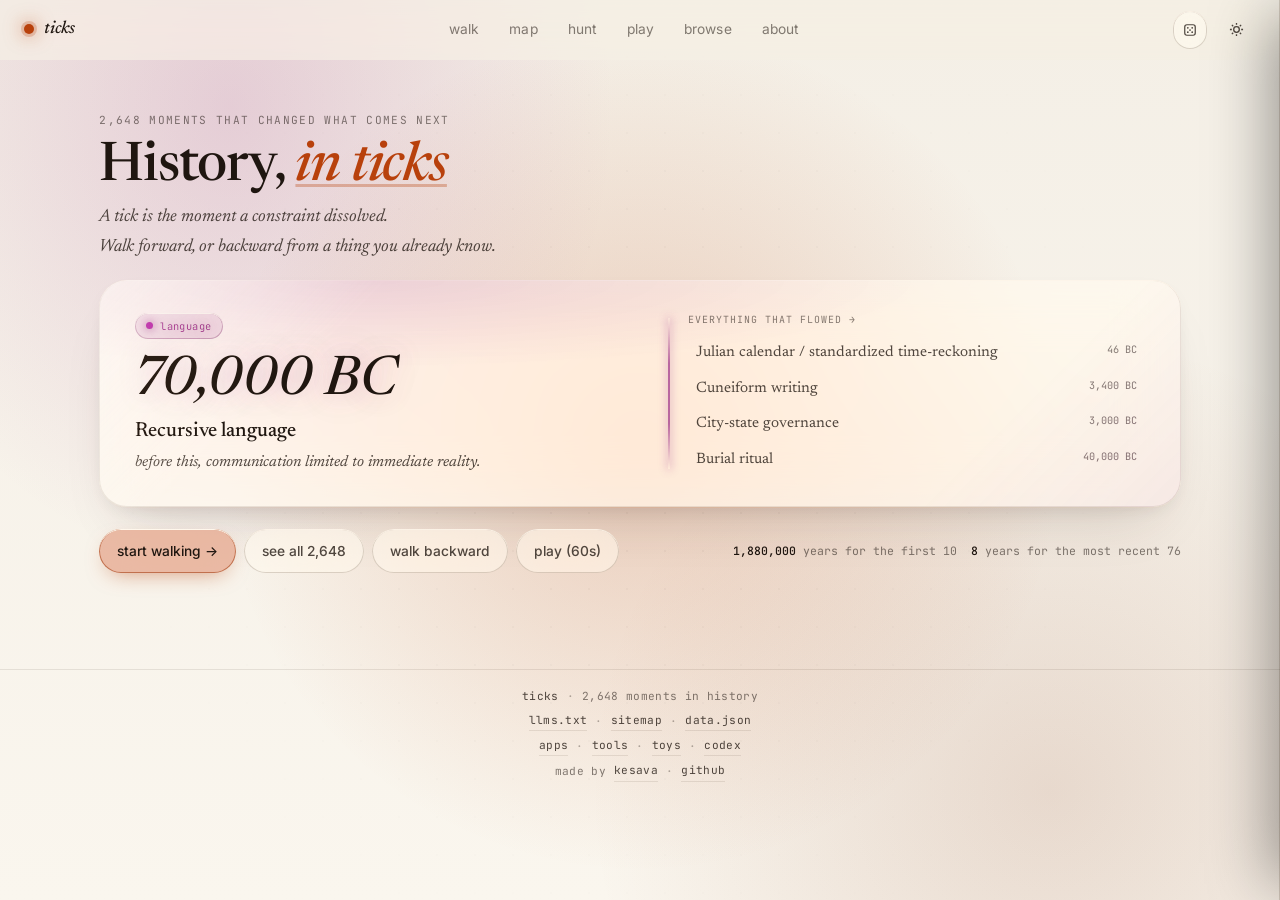
==== commit c79d7a6b: "ticks: theme button — icons only, no text labels (moon/sun/grid/terminal)" ====
--- a/index.html
+++ b/index.html
@@ -201,8 +201,7 @@
         </svg>
       </button>
       <button id="themeBtn" type="button" aria-label="Cycle theme: dark · light · brutalist · matrix" title="Cycle theme">
-        <svg viewBox="0 0 16 16" width="14" height="14" fill="none" stroke="currentColor" stroke-width="1.4"><path d="M13 8.5A5 5 0 0 1 7.5 3a.5.5 0 0 0-.7-.5A6 6 0 1 0 13.5 9.2a.5.5 0 0 0-.5-.7Z"/></svg>
-        <span id="themeLabel" class="theme-label">light</span>
+        <span id="themeIcon" aria-hidden="true"></span>
       </button>
     </div>
     <button id="menuBtn" type="button" aria-label="Open menu">
--- a/style.css
+++ b/style.css
@@ -341,10 +341,7 @@
   padding:0 12px;color:var(--muted);border-radius:999px;
   transition:color .15s,background .15s,box-shadow .15s;
 }
-.theme-label{
-  font-family:var(--mono);font-size:.7rem;letter-spacing:.04em;
-  color:var(--ink-2);
-}
+#themeBtn{color:var(--ink-2)}
 #themeBtn:hover{
   color:var(--ink);
   background:var(--glass-thin-bg);
@@ -352,7 +349,7 @@
           backdrop-filter:var(--glass-thin-blur);
   box-shadow:inset 0 0 0 1px var(--line-2);
 }
-#themeBtn:hover .theme-label{color:var(--accent)}
+#themeIcon{display:flex;align-items:center;justify-content:center}
 #menuBtn{display:none;width:36px;height:36px;align-items:center;justify-content:center;color:var(--ink-2);border-radius:8px}
 
 /* Mobile menu */
@@ -610,14 +607,15 @@
     grid-template-columns:minmax(300px, 1.05fr) minmax(0, 1.3fr);
     grid-template-rows:1fr;
     grid-template-areas:"hero body";
-    align-items:start;
+    align-items:stretch;
     gap:0 40px;
     padding:22px 36px 22px;
   }
-  /* On desktop grid, hero and body each need to be able to scroll independently */
+  /* Hero stretches to match body height; content distributes top-to-bottom */
   .walk-hero{
     overflow:hidden;
     height:100%;
+    justify-content:space-between;
   }
   .walk-body{
     height:100%;
@@ -625,14 +623,17 @@
   }
 }
 .walk-hero{
-  display:flex;flex-direction:column;justify-content:flex-start;align-items:flex-start;
+  display:flex;flex-direction:column;justify-content:space-between;align-items:flex-start;
   gap:14px;
   position:relative;
   min-width:0;
   overflow:hidden;
 }
+@media (max-width:919px){
+  .walk-hero{justify-content:flex-start}
+}
 @media (min-width:920px){
-  .walk-hero{grid-area:hero;overflow:hidden}
+  .walk-hero{grid-area:hero;overflow:hidden;justify-content:space-between;height:100%}
   .walk-hero::after{
     content:"";position:absolute;
     right:-22px;top:6%;bottom:6%;width:1px;
@@ -847,8 +848,8 @@
 .walk-flow-card{
   position:relative;
   flex:none;
-  max-width:180px;
-  width:180px;
+  max-width:240px;
+  width:240px;
   scroll-snap-align:start;
   display:flex;flex-direction:column;gap:4px;padding:8px 10px;
   border-radius:10px;
@@ -2033,7 +2034,7 @@
    below) so the page can vertical-scroll like before — the walk-flow strip
    itself stays horizontal because that's the JTBD that survived. */
 @media (max-width:520px){
-  .walk-flow-card{min-height:56px;padding:8px 10px;width:160px}
+  .walk-flow-card{min-height:56px;padding:8px 10px;width:200px}
 }
 
 /* Suggest-an-edit link: bigger touch target */
@@ -2445,106 +2446,152 @@
 :root[data-theme="brutalist"] .dom .ob-tetra{display:none}
 
 /* ============================================================
-   MATRIX THEME — phosphor-green dark
-   Near-black ground with a green tint, phosphor accent, scanline
-   texture on glass. Body keeps the dot grid but recolors it green
-   and adds horizontal scanlines so the whole field feels CRT.
+   MATRIX THEME — hard CRT terminal, no glass, no blur
+   Pure phosphor green on near-black. Every surface is solid.
+   Scanlines at the body level. No backdrop-filter anywhere.
+   Domain colors killed — everything is #28E07A or black.
    ============================================================ */
 :root[data-theme="matrix"]{
-  --bg:#040806;
-  --bg-2:#081410;
-  --paper:rgba(0,255,140,.04);
-  --paper-2:rgba(0,255,140,.07);
-  --line:rgba(0,255,140,.10);
-  --line-2:rgba(0,255,140,.18);
-  --ink:#D7F8E0;
-  --ink-2:rgba(215,248,224,.80);
-  --muted:rgba(215,248,224,.55);
-  --faint:rgba(215,248,224,.30);
+  --bg:#020402;
+  --bg-2:#020402;
+  --paper:#050d07;
+  --paper-2:#071009;
+  --line:rgba(40,224,122,.20);
+  --line-2:rgba(40,224,122,.35);
+  --ink:#39FF6E;
+  --ink-2:rgba(57,255,110,.75);
+  --muted:rgba(57,255,110,.45);
+  --faint:rgba(57,255,110,.22);
   --accent:#28E07A;
-  --accent-2:#6BFFA5;
-
-  --glass-thin-bg:rgba(8,28,18,.42);
-  --glass-thin-blur:saturate(140%) blur(14px);
-  --glass-bg:rgba(8,28,18,.52);
-  --glass-blur:saturate(160%) blur(20px);
-  --glass-thick-bg:rgba(8,28,18,.68);
-  --glass-thick-blur:saturate(180%) blur(28px);
-  --glass-edge:rgba(40,224,122,.22);
-  --glass-edge-strong:rgba(40,224,122,.40);
-  --glass-shadow:0 22px 50px -28px rgba(0,40,20,.7), 0 6px 18px -10px rgba(0,40,20,.6);
-  --glass-shadow-hi:0 30px 70px -28px rgba(0,80,40,.85), 0 10px 24px -10px rgba(0,80,40,.7);
-  --halo:rgba(40,224,122,.18);
-
-  /* Scanlines — 1px every 3px. Plus a finer 2px stripe for that
-     interlace feel. The horizontal cadence is what reads as CRT. */
-  --glass-texture:
-    repeating-linear-gradient(180deg,
-      rgba(0,255,140,.06) 0,
-      rgba(0,255,140,.06) 1px,
-      transparent 1px,
-      transparent 3px),
-    repeating-linear-gradient(180deg,
-      rgba(0,0,0,.18) 0,
-      rgba(0,0,0,.18) 1px,
-      transparent 1px,
-      transparent 2px);
-  --glass-texture-size:auto, auto;
-  --glass-texture-repeat:repeat, repeat;
-
-  --ob-line:rgba(40,224,122,.55);
-  --ob-line-dim:rgba(40,224,122,.32);
-  --ob-line-soft:rgba(40,224,122,.16);
-  --ob-glow:0 0 6px rgba(40,224,122,.45);
-}
-/* Matrix: dark blooms on glass — let the green tint dominate, not warm */
+  --accent-2:#39FF6E;
+
+  /* No glass — solid panels only */
+  --glass-thin-bg:#050d07;
+  --glass-thin-blur:none;
+  --glass-bg:#071009;
+  --glass-blur:none;
+  --glass-thick-bg:#0a160c;
+  --glass-thick-blur:none;
+  --glass-edge:rgba(40,224,122,.35);
+  --glass-edge-strong:rgba(40,224,122,.60);
+  --glass-shadow:0 0 0 1px rgba(40,224,122,.25);
+  --glass-shadow-hi:0 0 0 1px rgba(40,224,122,.50), 0 0 16px rgba(40,224,122,.12);
+  --halo:transparent;
+
+  /* No glass texture on surfaces — scanlines handled at body level */
+  --glass-texture:none;
+  --glass-texture-size:auto;
+  --glass-texture-repeat:no-repeat;
+
+  --ob-line:rgba(40,224,122,.60);
+  --ob-line-dim:rgba(40,224,122,.35);
+  --ob-line-soft:rgba(40,224,122,.18);
+  --ob-glow:0 0 8px rgba(40,224,122,.55);
+
+  /* Force domain color to phosphor green everywhere */
+  --dc:#28E07A;
+}
+
+/* Kill all backdrop-filter in matrix — solid panels only */
+:root[data-theme="matrix"] .glass,
+:root[data-theme="matrix"] .glass-thin,
+:root[data-theme="matrix"] .glass-thick{
+  -webkit-backdrop-filter:none !important;
+  backdrop-filter:none !important;
+}
+
+/* Kill domain blooms and specular sweeps — all glass pseudo-elements off */
 :root[data-theme="matrix"] .glass::before,
 :root[data-theme="matrix"] .glass-thin::before,
 :root[data-theme="matrix"] .glass-thick::before,
 :root[data-theme="matrix"] .walk-stage::before,
 :root[data-theme="matrix"] .home-show::before,
 :root[data-theme="matrix"] .walk-flow-card::before,
-:root[data-theme="matrix"] .hunt-suggest-grid button::before{opacity:.45}
+:root[data-theme="matrix"] .hunt-suggest-grid button::before{opacity:0}
 :root[data-theme="matrix"] .glass::after,
 :root[data-theme="matrix"] .glass-thin::after,
-:root[data-theme="matrix"] .glass-thick::after{
-  background:linear-gradient(135deg,
-    rgba(40,224,122,.22) 0%, transparent 18%,
-    transparent 82%, color-mix(in oklab, var(--dc, var(--accent)) 35%, transparent) 100%);
-  opacity:.5;mix-blend-mode:screen;
+:root[data-theme="matrix"] .glass-thick::after,
+:root[data-theme="matrix"] .walk-stage::after,
+:root[data-theme="matrix"] .home-show::after{opacity:0}
+
+/* Body: pitch black — kill all halo/gradient */
+:root[data-theme="matrix"] body{
+  background:#000 !important;
 }
 :root[data-theme="matrix"] body::before{
-  /* Phosphor halo + green field. Dim background gradients so the green
-     accent + scanlines do the work. */
-  background:
-    radial-gradient(60vmax 60vmax at calc(var(--cx)*100%) calc(var(--cy)*100%),
-      var(--halo) 0%, transparent 50%),
-    radial-gradient(50vmax 60vmax at 18% 12%,
-      color-mix(in oklab, var(--dc, var(--accent)) 14%, transparent) 0%,
-      transparent 60%),
-    radial-gradient(60vmax 60vmax at 82% 88%,
-      color-mix(in oklab, var(--accent-2) 12%, transparent) 0%,
-      transparent 60%),
-    linear-gradient(180deg, var(--bg) 0%, var(--bg-2) 100%);
-}
-/* Matrix body texture — full-page scanlines + faint phosphor dot grid */
+  background:#000 !important;
+  /* Kill cursor-follow halo and all domain gradients */
+  background-image:none !important;
+}
+/* Full-page scanlines overlay — hard 1px lines every 3px */
 :root[data-theme="matrix"] body::after{
-  background-image:
-    repeating-linear-gradient(180deg,
-      rgba(0,255,140,.04) 0,
-      rgba(0,255,140,.04) 1px,
-      transparent 1px,
-      transparent 3px),
-    radial-gradient(circle at center,
-      rgba(40,224,122,.18) 1px, transparent 1.4px);
-  background-size:auto, 32px 32px;
-  -webkit-mask-image:radial-gradient(70vmax 70vmax at 50% 50%, black 0%, transparent 80%);
-          mask-image:radial-gradient(70vmax 70vmax at 50% 50%, black 0%, transparent 80%);
-  opacity:.5;
-}
-/* Matrix: rings glow phosphor-green */
-:root[data-theme="matrix"] .ob-rings{opacity:.85;color:color-mix(in oklab, var(--dc, var(--accent)) 70%, var(--accent))}
-/* Matrix: nudge body toward mono — all text surfaces go terminal */
+  content:"";
+  position:fixed;
+  inset:0;
+  z-index:9998;
+  pointer-events:none;
+  background-image:repeating-linear-gradient(
+    180deg,
+    rgba(0,0,0,.65) 0px,
+    rgba(0,0,0,.65) 1px,
+    transparent 1px,
+    transparent 3px
+  );
+  background-size:100% 3px;
+  -webkit-mask-image:none;
+          mask-image:none;
+  opacity:1;
+}
+
+/* Walk stage: hard terminal panel, zero radius */
+:root[data-theme="matrix"] .walk-stage{
+  background:#050d07;
+  -webkit-backdrop-filter:none;
+  backdrop-filter:none;
+  border:1px solid rgba(40,224,122,.45);
+  border-radius:0 !important;
+  box-shadow:0 0 0 1px rgba(40,224,122,.12);
+}
+
+/* Walk year: solid phosphor, no gradient fill, strong glow */
+:root[data-theme="matrix"] .walk-year{
+  background:none;
+  -webkit-text-fill-color:#39FF6E;
+  color:#39FF6E;
+  text-shadow:
+    0 0 8px rgba(57,255,110,.90),
+    0 0 24px rgba(57,255,110,.55),
+    0 0 60px rgba(57,255,110,.25);
+  filter:none;
+  font-style:normal;
+  font-family:var(--mono);
+  letter-spacing:-.02em;
+}
+
+/* Walk year: CRT flicker */
+@keyframes matrix-crt-flicker{
+  0%,100%{opacity:1}
+  8%{opacity:.85}
+  9%{opacity:1}
+  42%{opacity:.92}
+  43%{opacity:1}
+  67%{opacity:.88}
+  68%{opacity:1}
+}
+:root[data-theme="matrix"] .walk-year,
+:root[data-theme="matrix"] .play-year{
+  animation:matrix-crt-flicker 4s step-end infinite;
+}
+
+/* Walk name: phosphor, mono */
+:root[data-theme="matrix"] .walk-name{
+  font-family:var(--mono);
+  font-weight:600;
+  color:#39FF6E;
+  text-shadow:0 0 12px rgba(57,255,110,.40);
+}
+
+/* All body text: mono terminal */
 :root[data-theme="matrix"] .walk-body,
 :root[data-theme="matrix"] .walk-before,
 :root[data-theme="matrix"] .walk-detail,
@@ -2553,61 +2600,132 @@
 :root[data-theme="matrix"] .browse-row .nm,
 :root[data-theme="matrix"] .browse-row .be{
   font-family:var(--mono);
-  font-size:.9em;
-  letter-spacing:.02em;
-}
+  font-size:.88em;
+  letter-spacing:.01em;
+  line-height:1.6;
+}
+
+/* Because panel: solid terminal block */
+:root[data-theme="matrix"] .walk-because{
+  background:#050d07;
+  -webkit-backdrop-filter:none;
+  backdrop-filter:none;
+  border:1px solid rgba(40,224,122,.30);
+  border-left:3px solid rgba(40,224,122,.80);
+  border-radius:0;
+  box-shadow:none;
+}
+
+/* Nav: mono, no glass */
 :root[data-theme="matrix"] #nav a,
 :root[data-theme="matrix"] #nav button,
-:root[data-theme="matrix"] .browse-meta{
+:root[data-theme="matrix"] .browse-meta,
+:root[data-theme="matrix"] .footer-meta{
   font-family:var(--mono);
   letter-spacing:.04em;
 }
-/* Matrix: walk-year CRT flicker at ~8Hz — alive but not seizure-inducing */
-@keyframes matrix-crt-flicker{
-  0%,100%{opacity:1}
-  6%{opacity:.98}
-  12%{opacity:1}
-  18%{opacity:.97}
-  25%{opacity:1}
-  31%{opacity:.99}
-  50%{opacity:.98}
-  56%{opacity:1}
-  75%{opacity:.97}
-  87%{opacity:1}
-}
-:root[data-theme="matrix"] .walk-year,
-:root[data-theme="matrix"] .play-year{
-  animation:matrix-crt-flicker 0.125s step-end infinite;
-}
-/* Matrix: phosphor glow on years */
-:root[data-theme="matrix"] .walk-year,
-:root[data-theme="matrix"] .play-year,
-:root[data-theme="matrix"] .home-year{
-  text-shadow:0 0 14px rgba(40,224,122,.40), 0 0 36px rgba(40,224,122,.22);
-}
-/* Matrix: cursor → crosshair */
-:root[data-theme="matrix"] body{cursor:crosshair}
-/* Matrix: flow cards — terminal list aesthetic */
+:root[data-theme="matrix"] #nav a.active{
+  background:rgba(40,224,122,.15);
+  box-shadow:none;
+  border:1px solid rgba(40,224,122,.40);
+  border-radius:2px;
+}
+
+/* Header: solid black */
+:root[data-theme="matrix"] #hdr{
+  background:#020402;
+  -webkit-backdrop-filter:none;
+  backdrop-filter:none;
+  border-bottom:1px solid rgba(40,224,122,.25);
+  box-shadow:0 0 16px rgba(40,224,122,.08);
+}
+
+/* Trail steps: solid dark, phosphor border */
+:root[data-theme="matrix"] .walk-trail-step{
+  background:#050d07;
+  -webkit-backdrop-filter:none;
+  backdrop-filter:none;
+  border:1px solid rgba(40,224,122,.35);
+  border-radius:2px;
+  box-shadow:none;
+  opacity:.9;
+}
+:root[data-theme="matrix"] .walk-trail-step:hover{
+  background:rgba(40,224,122,.10);
+  border-color:rgba(40,224,122,.70);
+  box-shadow:0 0 12px rgba(40,224,122,.15);
+  transform:none;
+}
+
+/* Domain chip: phosphor-tinted solid */
+:root[data-theme="matrix"] .dom{
+  background:#050d07;
+  -webkit-backdrop-filter:none;
+  backdrop-filter:none;
+  border:1px solid rgba(40,224,122,.45);
+  border-radius:2px;
+  color:#39FF6E;
+  box-shadow:none;
+}
+
+/* Flow cards: terminal rows */
 :root[data-theme="matrix"] .walk-flow-card{
-  background:rgba(8,28,18,.7);
+  background:#050d07;
   -webkit-backdrop-filter:none;
   backdrop-filter:none;
   border:none;
-  border-left:2px solid rgba(40,224,122,.5);
+  border-left:2px solid rgba(40,224,122,.55);
+  border-bottom:1px solid rgba(40,224,122,.12);
   border-radius:0;
   box-shadow:none;
 }
 :root[data-theme="matrix"] .walk-flow-card:hover,
 :root[data-theme="matrix"] .walk-flow-card:focus-visible{
-  background:rgba(40,224,122,.10);
-  border-left-color:rgba(40,224,122,1);
+  background:rgba(40,224,122,.08);
+  border-left-color:#39FF6E;
+  box-shadow:0 0 12px rgba(40,224,122,.12);
   transform:none;
+}
+:root[data-theme="matrix"] .walk-flow-card .nm{color:#39FF6E}
+
+/* Controls strip: solid terminal bar */
+:root[data-theme="matrix"] .walk-controls{
+  background:#020402;
+  -webkit-backdrop-filter:none;
+  backdrop-filter:none;
+  border:1px solid rgba(40,224,122,.22);
+  border-radius:0;
   box-shadow:none;
 }
-/* Matrix: brand mark glows */
+:root[data-theme="matrix"] .walk-controls button{
+  background:transparent;
+  border:1px solid rgba(40,224,122,.30);
+  border-radius:2px;
+  color:var(--accent);
+  box-shadow:none;
+}
+:root[data-theme="matrix"] .walk-controls button:hover:not(:disabled){
+  background:rgba(40,224,122,.12);
+  border-color:rgba(40,224,122,.70);
+  box-shadow:0 0 8px rgba(40,224,122,.20);
+  transform:none;
+}
+
+/* Rings: phosphor, full opacity */
+:root[data-theme="matrix"] .ob-rings{
+  opacity:.7;
+  color:#28E07A;
+}
+
+/* Brand mark */
 :root[data-theme="matrix"] .brand-mark{
-  text-shadow:0 0 8px rgba(40,224,122,.35);
-}
+  font-family:var(--mono);
+  color:#39FF6E;
+  text-shadow:0 0 8px rgba(57,255,110,.45);
+}
+
+/* Cursor */
+:root[data-theme="matrix"] body{cursor:crosshair}
 
 /* ============================================================
    PRIMITIVE 1 — .ob-rings  (three concentric hairline circles)
@@ -2738,30 +2856,30 @@
 /* Walk trail polyline + travelling dot — replaces the ↓ separator */
 .walk-trail-link{
   position:relative;
-  width:1px;height:24px;
-  background:linear-gradient(180deg,
+  display:inline-block;flex:none;width:18px;height:1px;
+  background:linear-gradient(90deg,
     transparent 0%,
-    color-mix(in oklab, var(--dc, var(--accent)) 50%, transparent) 50%,
+    color-mix(in oklab, var(--dc, var(--accent)) 60%, transparent) 50%,
     transparent 100%);
   font-size:0;line-height:0;color:transparent;
-  box-shadow:0 0 6px 1px color-mix(in oklab, var(--dc, var(--accent)) 25%, transparent);
+  box-shadow:0 0 8px 1px color-mix(in oklab, var(--dc, var(--accent)) 30%, transparent);
 }
 .walk-trail-link::after{
-  content:"";position:absolute;left:50%;top:0;
+  content:"";position:absolute;top:50%;left:0;
   width:3px;height:3px;border-radius:50%;
-  transform:translateX(-50%);
+  transform:translateY(-50%);
   background:color-mix(in oklab, var(--dc, var(--accent)) 90%, var(--ink));
   box-shadow:0 0 8px 1px color-mix(in oklab, var(--dc, var(--accent)) 80%, transparent);
   animation:trail-dot 2.4s var(--ease-cinema) infinite;
 }
 @keyframes trail-dot{
-  0%{top:-4px;opacity:0}
+  0%{left:-4px;opacity:0}
   10%{opacity:1}
   90%{opacity:1}
-  100%{top:calc(100% + 4px);opacity:0}
+  100%{left:calc(100% + 4px);opacity:0}
 }
 @media (prefers-reduced-motion:reduce){
-  .walk-trail-link::after{animation:none;top:50%}
+  .walk-trail-link::after{animation:none;left:50%}
 }
 
 /* Focused/hovered flow-card brackets via .ob-brackets primitive */
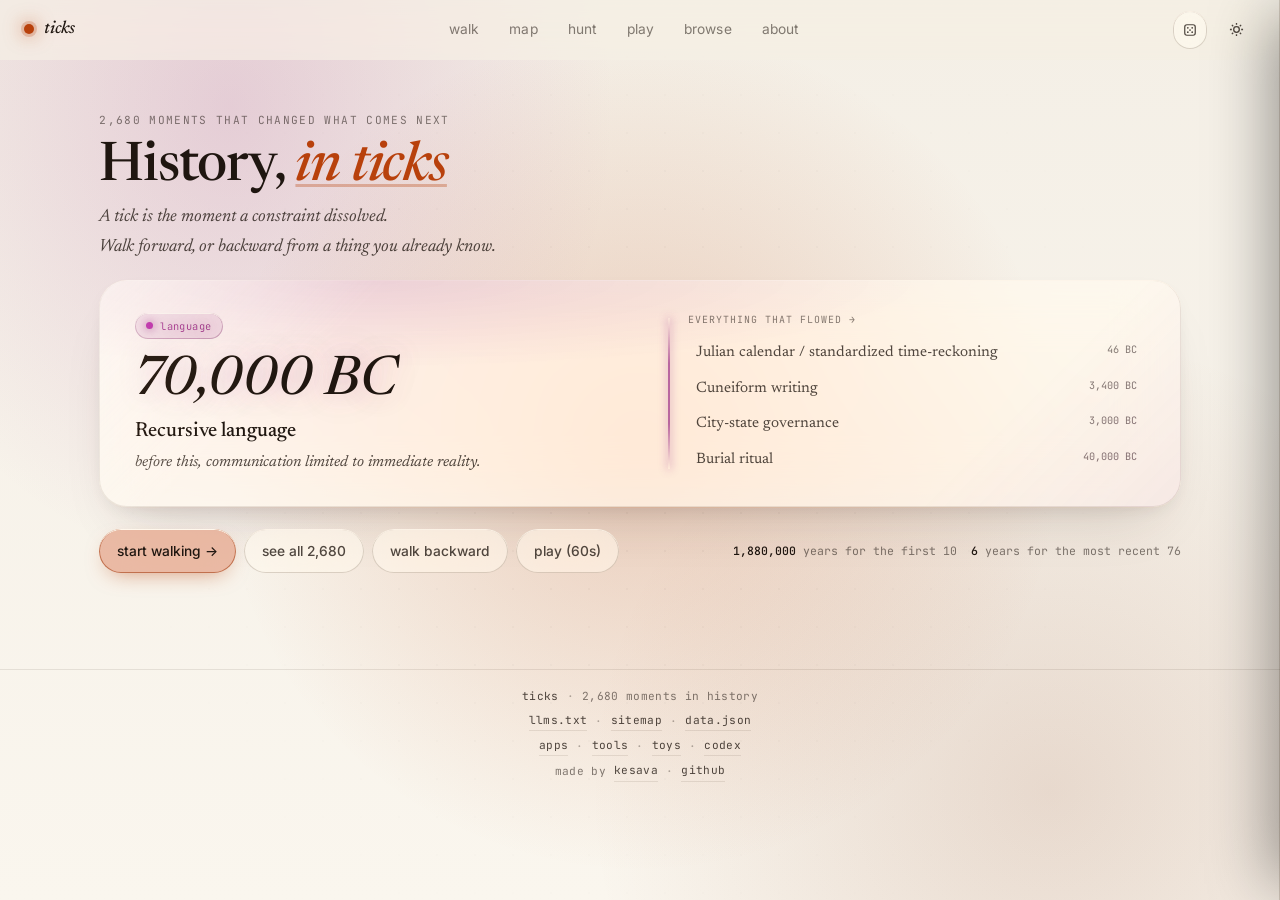
==== commit 99b459af: "fix: ArrowDown / Esc returns from hunt to walk (keyboard-only navigation complete) - In walk: ArrowU" ====
--- a/index.html
+++ b/index.html
@@ -284,7 +284,7 @@
         <dt><kbd>?</kbd></dt><dd>this dialog</dd>
         <dt><kbd>esc</kbd></dt><dd>close dialog or menu</dd>
       </dl>
-      <p class="kbd-foot">On <code>walk</code>: <kbd>←</kbd> <kbd>→</kbd> traverse, <kbd>↑</kbd> jumps to ancestry.</p>
+      <p class="kbd-foot">On <code>walk</code>: <kbd>←</kbd> <kbd>→</kbd> traverse · <kbd>↑</kbd> drill to hunt · on <code>hunt</code>: <kbd>↓</kbd> or <kbd>esc</kbd> returns to walk.</p>
     </div>
   </div>
 
--- a/style.css
+++ b/style.css
@@ -433,6 +433,7 @@
   display:inline-flex;align-items:center;gap:7px;
   font-family:var(--mono);font-size:.65rem;text-transform:lowercase;letter-spacing:.04em;
   padding:5px 11px;border-radius:999px;
+  cursor:pointer;
   background:color-mix(in oklab,var(--dc,var(--accent)) 22%, var(--glass-thin-bg));
   -webkit-backdrop-filter:var(--glass-thin-blur);
           backdrop-filter:var(--glass-thin-blur);
@@ -557,7 +558,8 @@
 @media (max-width:760px){
   .walk-trail-step .nm{font-size:.82rem;max-width:24ch}
 }
-.walk-meta .zone-name{color:var(--ink-2)}
+.walk-meta .zone-name{color:var(--ink-2);text-decoration:none;cursor:pointer}
+.walk-meta .zone-name:hover{color:var(--accent);text-decoration:underline}
 .walk-meta .pos{font-variant-numeric:tabular-nums}
 /* hairline progress bar across the walk position */
 .walk-meta::after{
@@ -603,69 +605,48 @@
 }
 @media (min-width:920px){
   .walk-stage{
-    display:grid;
-    grid-template-columns:minmax(300px, 1.05fr) minmax(0, 1.3fr);
-    grid-template-rows:1fr;
-    grid-template-areas:"hero body";
-    align-items:stretch;
-    gap:0 40px;
     padding:22px 36px 22px;
   }
-  /* Hero stretches to match body height; content distributes top-to-bottom */
-  .walk-hero{
-    overflow:hidden;
-    height:100%;
-    justify-content:space-between;
-  }
-  .walk-body{
-    height:100%;
-    align-self:stretch;
-  }
-}
-.walk-hero{
-  display:flex;flex-direction:column;justify-content:space-between;align-items:flex-start;
-  gap:14px;
-  position:relative;
+}
+/* Single-line header: year (H1 weight) + name (H2 weight) + domain chip trailing */
+.walk-header{
+  display:flex;align-items:baseline;flex-wrap:wrap;gap:4px 16px;
+  flex:none;
+  padding-bottom:12px;
+  border-bottom:1px solid var(--line-2);
+  margin-bottom:4px;
   min-width:0;
   overflow:hidden;
 }
-@media (max-width:919px){
-  .walk-hero{justify-content:flex-start}
-}
-@media (min-width:920px){
-  .walk-hero{grid-area:hero;overflow:hidden;justify-content:space-between;height:100%}
-  .walk-hero::after{
-    content:"";position:absolute;
-    right:-22px;top:6%;bottom:6%;width:1px;
-    background:linear-gradient(180deg,
-      transparent 0%,
-      color-mix(in oklab, var(--dc, var(--accent)) 28%, var(--line-2)) 18%,
-      color-mix(in oklab, var(--dc, var(--accent)) 28%, var(--line-2)) 82%,
-      transparent 100%);
-    pointer-events:none;
-  }
-}
+.walk-header .walk-domain{margin-left:auto;flex:none;align-self:center}
 .walk-body{
-  display:flex;flex-direction:column;align-items:flex-start;
-  gap:12px;
+  display:flex;flex-direction:column;align-items:stretch;
+  gap:10px;
   min-width:0;
-  /* On desktop (inside grid), body column gets its own scroll.
-     On mobile (flex column), stage itself clips and body scrolls within it. */
-  overflow-y:auto;
-  scrollbar-width:thin;
-  scrollbar-color:color-mix(in oklab, var(--dc, var(--accent)) 30%, var(--line-2)) transparent;
-  min-height:0;
-}
-.walk-body::-webkit-scrollbar{width:4px}
-.walk-body::-webkit-scrollbar-thumb{background:color-mix(in oklab, var(--dc, var(--accent)) 30%, var(--line-2));border-radius:999px}
-.walk-body::-webkit-scrollbar-track{background:transparent}
-/* Keep body children at their natural height */
-.walk-body > *{flex-shrink:0}
-@media (min-width:920px){
-  .walk-body{
-    grid-area:body;
-    min-height:0;
-  }
+  flex:1;min-height:0;
+  overflow:hidden;
+  position:relative;
+  padding-top:10px;
+}
+/* Keep pinned items from shrinking */
+.walk-links,.walk-actions{flex-shrink:0}
+/* Scrollable prose area with fade-out at bottom */
+.walk-prose{
+  flex:1;min-height:0;
+  overflow:hidden;
+  position:relative;
+  display:flex;flex-direction:column;gap:8px;
+  padding-bottom:4px;
+}
+/* Children must not shrink — parent clips overflow via overflow:hidden */
+.walk-before,.walk-because,.walk-note,.walk-detail{flex-shrink:0}
+.walk-prose::after{
+  content:"";
+  position:absolute;inset-inline:0;bottom:0;
+  height:56px;
+  background:linear-gradient(to bottom, transparent, var(--glass-bg));
+  pointer-events:none;
+  z-index:1;
 }
 /* Backlit bloom — the domain color glows from the top of the slab, so the
    year reads as if a light source is behind it. Strongest near the year. */
@@ -701,7 +682,7 @@
 .walk-year{
   position:relative;
   font-family:var(--serif);font-style:italic;font-weight:500;
-  font-size:clamp(2rem,5.5vw,4.8rem);line-height:1.02;letter-spacing:-.045em;
+  font-size:clamp(1.8rem,3.2vw,3.2rem);line-height:1.02;letter-spacing:-.045em;
   color:var(--ink);
   font-feature-settings:'lnum','tnum';
   padding:.06em .16em .04em 0;
@@ -732,12 +713,12 @@
 }
 .walk-name{
   font-family:var(--serif);font-weight:500;
-  font-size:clamp(1.35rem,2.6vw,2.1rem);line-height:1.12;letter-spacing:-.02em;
-  color:var(--ink);max-width:24ch;
-  text-wrap:balance;
+  font-size:clamp(1rem,1.5vw,1.3rem);line-height:1.15;letter-spacing:-.01em;
+  color:var(--ink-2);flex:1;min-width:0;
+  white-space:nowrap;overflow:hidden;text-overflow:ellipsis;
 }
 .walk-before{
-  font-family:var(--serif);font-style:italic;font-size:clamp(1rem,1.4vw,1.2rem);
+  font-family:var(--serif);font-style:italic;font-size:clamp(.9rem,1.1vw,1.05rem);
   color:var(--ink-2);line-height:1.4;
   /* The right column inherently constrains width on desktop. On mobile we
      keep a friendlier reading line for prose. */
@@ -754,10 +735,10 @@
    reader is currently inspecting in the precrime sense. */
 .walk-because{
   position:relative;
-  font-family:var(--serif);font-size:clamp(.98rem,1.25vw,1.1rem);
-  color:var(--ink);line-height:1.55;text-wrap:pretty;
+  font-family:var(--serif);font-size:clamp(.875rem,1.05vw,.97rem);
+  color:var(--ink);line-height:1.5;text-wrap:pretty;
   width:100%;max-width:none;
-  padding:14px 18px 14px 22px;
+  padding:10px 16px 10px 18px;
   border-radius:14px;
   background:var(--glass-thin-bg);
   -webkit-backdrop-filter:var(--glass-thin-blur);
@@ -771,7 +752,7 @@
   .walk-because{max-width:64ch}
 }
 .walk-because::before{
-  content:"";position:absolute;left:0;top:14px;bottom:14px;width:2px;
+  content:"";position:absolute;left:0;top:10px;bottom:10px;width:2px;
   background:linear-gradient(180deg,
     transparent 0%,
     color-mix(in oklab, var(--dc, var(--accent)) 90%, transparent) 30%,
@@ -782,10 +763,10 @@
 .walk-because .label{
   font-family:var(--mono);font-size:.7rem;text-transform:uppercase;letter-spacing:.1em;
   color:color-mix(in oklab, var(--dc, var(--accent)) 75%, var(--muted));
-  display:block;margin-bottom:8px;
+  display:block;margin-bottom:5px;
   text-shadow:0 0 10px color-mix(in oklab, var(--dc, var(--accent)) 30%, transparent);
 }
-.walk-detail{font-family:var(--serif);font-size:1rem;color:var(--ink-2);width:100%;max-width:none;line-height:1.55;text-wrap:pretty;hyphens:auto}
+.walk-detail{font-family:var(--serif);font-size:.92rem;color:var(--ink-2);width:100%;max-width:none;line-height:1.5;text-wrap:pretty;hyphens:auto}
 @media (max-width:919px){
   .walk-detail{max-width:64ch}
 }
@@ -793,7 +774,7 @@
    ticks. One italic sentence saying what the tick feels like in retrospect. */
 .walk-note{
   font-family:var(--serif);font-style:italic;font-weight:500;
-  font-size:clamp(1.05rem,1.7vw,1.25rem);line-height:1.45;
+  font-size:clamp(.92rem,1.3vw,1.08rem);line-height:1.45;
   color:var(--ink);max-width:50ch;
   padding:8px 0 8px 18px;
   border-left:2px solid var(--accent);
@@ -1154,6 +1135,8 @@
 }
 .map-era-label .nm{font-size:.66rem;text-transform:uppercase;letter-spacing:.04em;color:var(--ink-2);white-space:nowrap;text-overflow:ellipsis;overflow:hidden;max-width:100%}
 .map-era-label .rng{font-size:.55rem;color:var(--faint);white-space:nowrap;overflow:hidden;text-overflow:ellipsis;max-width:100%;margin-top:1px}
+.map-era-label.is-active .nm{color:var(--accent);font-weight:600}
+.map-era-label.is-active .rng{color:color-mix(in oklab,var(--accent) 60%,transparent)}
 .map-y-labels{
   position:absolute;left:0;top:0;bottom:0;width:120px;
   display:flex;flex-direction:column;
@@ -1190,6 +1173,44 @@
 /* ========== BROWSE ========== */
 .browse-page{padding-top:8px}
 .browse-head{margin-bottom:24px}
+
+/* Horizontal era timeline — proportional segments, click to filter */
+.browse-timeline{
+  display:flex;align-items:stretch;
+  width:100%;height:44px;
+  margin-bottom:4px;
+  border-radius:var(--radius-lg);
+  overflow:hidden;
+  box-shadow:inset 0 0 0 1px var(--line);
+  background:var(--glass-thin-bg);
+}
+.browse-tl-seg{
+  flex:1;
+  display:flex;align-items:center;justify-content:center;
+  padding:0 4px;
+  border:none;border-right:1px solid var(--line);
+  background:transparent;
+  cursor:pointer;
+  position:relative;
+  transition:background .15s;
+  overflow:hidden;
+  min-width:0;
+}
+.browse-tl-seg:last-child{border-right:none}
+.browse-tl-seg:hover{background:color-mix(in oklab, var(--accent) 12%, transparent)}
+.browse-tl-seg.is-active{
+  background:color-mix(in oklab, var(--accent) 22%, transparent);
+  box-shadow:inset 0 -2px 0 0 var(--accent);
+}
+.browse-tl-label{
+  font-family:var(--mono);font-size:.58rem;text-transform:uppercase;
+  letter-spacing:.06em;color:var(--muted);
+  white-space:nowrap;overflow:hidden;text-overflow:ellipsis;
+  max-width:100%;pointer-events:none;
+  transition:color .15s;
+}
+.browse-tl-seg:hover .browse-tl-label,
+.browse-tl-seg.is-active .browse-tl-label{color:var(--accent)}
 .browse-head h1{font-family:var(--serif);font-weight:500;font-size:clamp(1.8rem,4.5vw,3.2rem);line-height:1.08;letter-spacing:-.02em;margin-bottom:12px;padding-top:.04em}
 .browse-head p{font-family:var(--serif);font-style:italic;color:var(--ink-2);max-width:none}
 
@@ -1600,6 +1621,12 @@
   padding:6px 14px;border:1px solid var(--accent);border-radius:999px;
   background:color-mix(in oklab,var(--accent) 6%,transparent);
 }
+.play-era-tag{
+  display:inline-block;margin-top:14px;
+  font-family:var(--mono);font-size:.65rem;letter-spacing:.1em;text-transform:uppercase;
+  color:var(--muted);text-decoration:none;
+}
+.play-era-tag:hover{color:var(--accent);text-decoration:underline}
 .play-progress{height:1px;background:var(--line);position:relative;margin:14px 0 0;border-radius:1px}
 .play-progress-fill{
   position:absolute;left:0;top:0;height:1px;
@@ -2410,15 +2437,23 @@
   color:#fff;
 }
 
-/* Brutalist: domain chip — solid border, no glass */
+/* Brutalist: domain chip — black text label, no color tinting */
 :root[data-theme="brutalist"] .dom{
-  background:color-mix(in oklab, var(--dc, var(--accent)) 18%, #fff);
+  background:transparent;
   -webkit-backdrop-filter:none;
   backdrop-filter:none;
-  border:1.5px solid color-mix(in oklab, var(--dc, var(--accent)) 60%, #000);
+  border:1.5px solid rgba(0,0,0,.70);
   border-radius:0;
   box-shadow:none;
-}
+  color:#0a0a0a;
+  font-family:var(--mono);
+  text-transform:uppercase;
+  letter-spacing:.07em;
+  font-size:.65rem;
+}
+/* Kill the colored tetrahedron icon — not in brutalism */
+:root[data-theme="brutalist"] .ob-tetra{display:none}
+:root[data-theme="brutalist"] .dom .ob-tetra{display:none}
 
 /* Brutalist: header */
 :root[data-theme="brutalist"] #hdr{
@@ -2428,22 +2463,150 @@
   border-bottom:2px solid #000;
 }
 
-/* Brutalist: because panel */
+/* Brutalist: typography — sans-serif (Inter) everywhere */
+/* In Swiss style, Helvetica/Univers is the only typeface. We use Inter. */
+:root[data-theme="brutalist"] .walk-before,
+:root[data-theme="brutalist"] .walk-detail,
+:root[data-theme="brutalist"] .walk-because,
+:root[data-theme="brutalist"] .walk-name,
+:root[data-theme="brutalist"] .hunt-step-before,
+:root[data-theme="brutalist"] .hunt-step-name,
+:root[data-theme="brutalist"] .browse-row .nm,
+:root[data-theme="brutalist"] .browse-row .be,
+:root[data-theme="brutalist"] .play-name,
+:root[data-theme="brutalist"] .play-constraint,
+:root[data-theme="brutalist"] .home-show-tick .name,
+:root[data-theme="brutalist"] .home-show-tick .yr,
+:root[data-theme="brutalist"] .walk-trail-step .nm,
+:root[data-theme="brutalist"] .walk-flow-card .nm{
+  font-family:var(--sans);
+  font-style:normal;
+}
+
+/* Brutalist: year — heavy grotesque headline, not ornate serif */
+:root[data-theme="brutalist"] .walk-year{
+  font-family:var(--sans) !important;
+  font-style:normal !important;
+  font-weight:900 !important;
+  letter-spacing:-.07em !important;
+  background:none !important;
+  -webkit-background-clip:initial !important;
+  background-clip:initial !important;
+  -webkit-text-fill-color:#000 !important;
+  text-shadow:none !important;
+  filter:none !important;
+  animation:none !important;
+}
+:root[data-theme="brutalist"] .play-year{
+  font-family:var(--sans) !important;
+  font-style:normal !important;
+  font-weight:900 !important;
+  letter-spacing:-.06em !important;
+  background:none !important;
+  -webkit-text-fill-color:#000 !important;
+  text-shadow:none !important;
+  filter:none !important;
+  animation:none !important;
+  color:#000 !important;
+}
+
+/* Brutalist: walk name — bold grotesque subtitle */
+:root[data-theme="brutalist"] .walk-name{
+  font-family:var(--sans) !important;
+  font-style:normal !important;
+  font-weight:700 !important;
+  color:#0a0a0a !important;
+}
+
+/* Brutalist: because panel — blockquote, not glass card */
 :root[data-theme="brutalist"] .walk-because{
-  background:#f8f8f8;
+  background:transparent;
   -webkit-backdrop-filter:none;
   backdrop-filter:none;
-  border:1.5px solid rgba(0,0,0,.22);
+  border:none;
+  border-left:4px solid #000;
   border-radius:0;
   box-shadow:none;
-}
-
-/* Brutalist: ob-rings recede */
-:root[data-theme="brutalist"] .ob-rings{opacity:.15}
+  padding:6px 16px 6px 18px;
+}
+:root[data-theme="brutalist"] .walk-because::before{display:none}
+:root[data-theme="brutalist"] .walk-because .label{
+  color:#000;
+  font-weight:700;
+  text-shadow:none;
+}
+
+/* Brutalist: browse era headers — newspaper section style */
+:root[data-theme="brutalist"] .browse-zone-head{
+  border-top:3px solid #000 !important;
+  padding-top:14px !important;
+}
+:root[data-theme="brutalist"] .browse-zone-head h2{
+  font-family:var(--sans) !important;
+  font-weight:900 !important;
+  text-transform:uppercase !important;
+  letter-spacing:-.03em !important;
+}
+
+/* Brutalist: nav — uppercase, no capsule backgrounds */
+:root[data-theme="brutalist"] #nav a,
+:root[data-theme="brutalist"] #nav button{
+  text-transform:uppercase !important;
+  letter-spacing:.07em !important;
+  font-size:.78rem !important;
+}
+
+/* Brutalist: zone name — uppercase weight */
+:root[data-theme="brutalist"] .zone-name{
+  font-weight:700 !important;
+  text-transform:uppercase !important;
+  letter-spacing:.06em !important;
+  font-family:var(--mono) !important;
+}
+
+/* Brutalist: play beat mark — red typographic rule */
+:root[data-theme="brutalist"] .play-beat-mark{
+  font-family:var(--mono) !important;
+  font-weight:700 !important;
+  font-size:.7rem !important;
+  color:#C0392B !important;
+  text-transform:uppercase !important;
+  letter-spacing:.12em !important;
+  border-top:2px solid #C0392B !important;
+  border-bottom:2px solid #C0392B !important;
+  padding:4px 0 !important;
+}
+
+/* Brutalist: browse section — kill ob-scan-tick decoration */
+:root[data-theme="brutalist"] .ob-scan-tick{display:none !important}
+
+/* Brutalist: ob-rings — hide entirely */
+:root[data-theme="brutalist"] .ob-rings{display:none !important}
+
+/* Brutalist: hunt steps — dense reference style */
+:root[data-theme="brutalist"] .hunt-step{
+  border:1.5px solid #000 !important;
+  box-shadow:3px 3px 0 #000 !important;
+}
+
+/* Brutalist: play progress fill — no smooth transition */
+:root[data-theme="brutalist"] .play-progress-fill{
+  background:#000 !important;
+  border-radius:0 !important;
+}
+
+/* Brutalist: walk name  */
+:root[data-theme="brutalist"] .walk-header{
+  border-bottom:2px solid #000 !important;
+}
+
 
 /* Brutalist: tetrahedron stays hidden (drone-only feature) */
 :root[data-theme="brutalist"] .dom::before{display:inline-block}
 :root[data-theme="brutalist"] .dom .ob-tetra{display:none}
+
+/* Brutalist: zero radius everywhere — flat is the whole point */
+:root[data-theme="brutalist"] *{border-radius:0 !important}
 
 /* ============================================================
    MATRIX THEME — hard CRT terminal, no glass, no blur
@@ -2532,8 +2695,8 @@
   pointer-events:none;
   background-image:repeating-linear-gradient(
     180deg,
-    rgba(0,0,0,.65) 0px,
-    rgba(0,0,0,.65) 1px,
+    rgba(0,0,0,.22) 0px,
+    rgba(0,0,0,.22) 1px,
     transparent 1px,
     transparent 3px
   );
@@ -2726,6 +2889,367 @@
 
 /* Cursor */
 :root[data-theme="matrix"] body{cursor:crosshair}
+
+/* Matrix: zero radius everywhere — terminals have no curves */
+:root[data-theme="matrix"] *{border-radius:0 !important}
+
+/* Matrix: ONE FONT — monospace everywhere. No exceptions. */
+:root[data-theme="matrix"] .walk-name,
+:root[data-theme="matrix"] .walk-before,
+:root[data-theme="matrix"] .walk-detail,
+:root[data-theme="matrix"] .browse-zone-head h2,
+:root[data-theme="matrix"] .browse-row .nm,
+:root[data-theme="matrix"] .play-name,
+:root[data-theme="matrix"] .play-constraint,
+:root[data-theme="matrix"] .hunt-step-name,
+:root[data-theme="matrix"] .home-show-tick .name,
+:root[data-theme="matrix"] .walk-trail-step .nm,
+:root[data-theme="matrix"] .walk-flow-card .nm,
+:root[data-theme="matrix"] .walk-flow-card .yr,
+:root[data-theme="matrix"] .walk-trail-step .yr{
+  font-family:var(--mono) !important;
+  font-style:normal !important;
+}
+
+/* Matrix: walk name — terminal identifier, not a title */
+:root[data-theme="matrix"] .walk-name{
+  color:#39FF6E !important;
+  font-weight:600 !important;
+  font-size:clamp(.9rem,1.4vw,1.15rem) !important;
+  text-shadow:0 0 10px rgba(57,255,110,.40) !important;
+}
+
+/* Matrix: domain chips — phosphor terminal format [domain] */
+/* Kill all domain color tinting — terminal only knows green */
+:root[data-theme="matrix"] .dom{
+  background:#050d07 !important;
+  -webkit-backdrop-filter:none !important;
+  backdrop-filter:none !important;
+  border:1px solid rgba(40,224,122,.45) !important;
+  color:#28E07A !important;
+  font-family:var(--mono) !important;
+  text-transform:lowercase !important;
+  letter-spacing:.04em !important;
+  font-size:.7rem !important;
+  box-shadow:none !important;
+}
+/* Wrap domain text with brackets via pseudo */
+:root[data-theme="matrix"] .dom::before{
+  content:"[" !important;
+  opacity:.75;
+}
+:root[data-theme="matrix"] .dom::after{
+  content:"]" !important;
+  opacity:.75;
+}
+/* But ob-tetra uses ::before — kill it and use text brackets instead */
+:root[data-theme="matrix"] .ob-tetra{display:none !important}
+
+/* Matrix: walk-before label — terminal prompt style */
+:root[data-theme="matrix"] .walk-before .label{
+  color:rgba(40,224,122,.55) !important;
+  text-shadow:none !important;
+}
+:root[data-theme="matrix"] .walk-before .label::before{
+  content:"$ ";
+  opacity:.6;
+}
+
+/* Matrix: because panel label — quoted output style */
+:root[data-theme="matrix"] .walk-because .label{
+  color:rgba(40,224,122,.55) !important;
+  text-shadow:none !important;
+}
+:root[data-theme="matrix"] .walk-because .label::before{
+  content:"> ";
+  opacity:.6;
+}
+
+/* Matrix: because ::before accent rail → phosphor */
+:root[data-theme="matrix"] .walk-because::before{
+  background:linear-gradient(180deg,
+    transparent 0%,
+    rgba(40,224,122,.90) 30%,
+    rgba(40,224,122,.90) 70%,
+    transparent 100%) !important;
+  box-shadow:0 0 8px 1px rgba(40,224,122,.50) !important;
+}
+
+/* Matrix: browse zone headers — terminal section divider */
+:root[data-theme="matrix"] .browse-zone-head{
+  background:rgba(40,224,122,.04) !important;
+  border-top:1px solid rgba(40,224,122,.30) !important;
+  border-bottom:none !important;
+}
+:root[data-theme="matrix"] .browse-zone-head h2{
+  font-family:var(--mono) !important;
+  text-transform:uppercase !important;
+  color:#39FF6E !important;
+  text-shadow:0 0 8px rgba(57,255,110,.40) !important;
+}
+:root[data-theme="matrix"] .browse-zone-head .range,
+:root[data-theme="matrix"] .browse-zone-head .rule{
+  font-family:var(--mono) !important;
+  color:rgba(40,224,122,.55) !important;
+}
+:root[data-theme="matrix"] .browse-zone-head .ct{
+  font-family:var(--mono) !important;
+  color:rgba(40,224,122,.55) !important;
+}
+
+/* Matrix: browse rows — terminal record rows */
+:root[data-theme="matrix"] .browse-row{
+  border-bottom:1px solid rgba(40,224,122,.08) !important;
+}
+:root[data-theme="matrix"] .browse-row .yr{
+  font-family:var(--mono) !important;
+  color:rgba(40,224,122,.60) !important;
+}
+
+/* Matrix: nav active item — terminal cursor bracket */
+:root[data-theme="matrix"] #nav a.active{
+  background:rgba(40,224,122,.12) !important;
+  border:1px solid rgba(40,224,122,.40) !important;
+  color:#39FF6E !important;
+}
+:root[data-theme="matrix"] #nav a,
+:root[data-theme="matrix"] #nav button{
+  font-family:var(--mono) !important;
+}
+
+/* Matrix: play beat mark — critical node terminal syntax */
+:root[data-theme="matrix"] .play-beat-mark{
+  font-family:var(--mono) !important;
+  color:#39FF6E !important;
+  text-transform:uppercase !important;
+  letter-spacing:.10em !important;
+  font-size:.75rem !important;
+  text-shadow:0 0 8px rgba(57,255,110,.60) !important;
+}
+:root[data-theme="matrix"] .play-beat-mark::before{content:">>> "}
+:root[data-theme="matrix"] .play-beat-mark::after{content:" <<<"}
+
+/* Matrix: play name — terminal output identifier */
+:root[data-theme="matrix"] .play-name{
+  color:#39FF6E !important;
+  text-shadow:0 0 10px rgba(57,255,110,.40) !important;
+}
+
+/* Matrix: hunt steps — terminal record blocks */
+:root[data-theme="matrix"] .hunt-step{
+  border:1px solid rgba(40,224,122,.25) !important;
+  border-left:3px solid rgba(40,224,122,.70) !important;
+  background:#050d07 !important;
+}
+
+/* Matrix: full glass kill on ALL views */
+:root[data-theme="matrix"] [class*="glass"],
+:root[data-theme="matrix"] .hunt-step,
+:root[data-theme="matrix"] .home-show,
+:root[data-theme="matrix"] .browse-row,
+:root[data-theme="matrix"] .browse-section-head,
+:root[data-theme="matrix"] .play-card{
+  -webkit-backdrop-filter:none !important;
+  backdrop-filter:none !important;
+  background:var(--paper) !important;
+}
+
+/* ============================================================
+   BRUTALIST MOTION — no animation, no transition, hard cuts
+   Bauhaus: form follows function; motion without purpose is noise.
+   ============================================================ */
+
+/* Kill all transitions and decorative animations globally */
+:root[data-theme="brutalist"] *{
+  transition:none !important;
+}
+:root[data-theme="brutalist"] body::before,
+:root[data-theme="brutalist"] .walk-year,
+:root[data-theme="brutalist"] .walk-stage,
+:root[data-theme="brutalist"] .play-frame,
+:root[data-theme="brutalist"] .play-pulse-ring,
+:root[data-theme="brutalist"] .ob-rings > svg,
+:root[data-theme="brutalist"] .walk-flow-card,
+:root[data-theme="brutalist"] .walk-trail-step,
+:root[data-theme="brutalist"] .home-show-flow .row{
+  animation:none !important;
+}
+
+/* Hide decorative overlays entirely */
+:root[data-theme="brutalist"] #ringOverlay,
+:root[data-theme="brutalist"] .play-stage-scan,
+:root[data-theme="brutalist"] #routeScan,
+:root[data-theme="brutalist"] .ob-rings,
+:root[data-theme="brutalist"] .play-pulse-ring,
+:root[data-theme="brutalist"] .ob-brackets{
+  display:none !important;
+}
+
+/* Walk tick transitions: hard cut, zero motion */
+:root[data-theme="brutalist"] .walk-stage[data-walk-anim]{
+  animation:none !important;
+  opacity:1 !important;
+  transform:none !important;
+}
+
+/* Play frame: appears instantly, no fade-up */
+:root[data-theme="brutalist"] .play-frame{
+  animation:none !important;
+  opacity:1 !important;
+}
+
+/* Hover: pure background invert, no transform, no scale */
+:root[data-theme="brutalist"] .browse-row:hover,
+:root[data-theme="brutalist"] .browse-zone-head:hover,
+:root[data-theme="brutalist"] .hunt-step:hover,
+:root[data-theme="brutalist"] .hunt-suggest-grid button:hover,
+:root[data-theme="brutalist"] .home-show-flow .row:hover,
+:root[data-theme="brutalist"] .walk-trail-step:hover,
+:root[data-theme="brutalist"] .walk-controls button:hover:not(:disabled){
+  transform:none !important;
+}
+
+/* Beat: outline flash instead of ring — typographic emphasis */
+:root[data-theme="brutalist"] .play-frame.is-beat .play-card,
+:root[data-theme="brutalist"] .play-stage{
+  outline:none;
+}
+:root[data-theme="brutalist"] .play-frame.is-beat{
+  border-left:4px solid #000;
+}
+
+/* Progress bar: step fill — no smooth animation */
+:root[data-theme="brutalist"] .play-progress-fill{
+  transition:none !important;
+}
+
+/* Play year: heavy weight, no glow */
+:root[data-theme="brutalist"] .play-year{
+  animation:none !important;
+  background:none !important;
+  -webkit-text-fill-color:#000 !important;
+  text-shadow:none !important;
+  filter:none !important;
+  font-weight:900 !important;
+  font-style:normal !important;
+}
+
+/* Focus bracket: snap in/out, no opacity transition */
+:root[data-theme="brutalist"] #focusBracket{
+  transition:none !important;
+}
+
+/* ============================================================
+   MATRIX MOTION — CRT terminal, data transmission aesthetic
+   Glitch cuts, phosphor beam, typewriter character reveals.
+   ============================================================ */
+
+/* Walk transitions: glitch flash instead of cinematic slide */
+:root[data-theme="matrix"] .walk-stage[data-walk-anim="out-right"],
+:root[data-theme="matrix"] .walk-stage[data-walk-anim="out-left"]{
+  animation:matrix-walk-out 180ms step-end forwards !important;
+}
+:root[data-theme="matrix"] .walk-stage[data-walk-anim="in-from-left"],
+:root[data-theme="matrix"] .walk-stage[data-walk-anim="in-from-right"]{
+  animation:matrix-walk-in 180ms step-end forwards !important;
+}
+@keyframes matrix-walk-out{
+  0%  {opacity:1;filter:none}
+  33% {opacity:.6;filter:brightness(1.8) hue-rotate(20deg)}
+  66% {opacity:.2;filter:brightness(.5)}
+  100%{opacity:0;filter:none}
+}
+@keyframes matrix-walk-in{
+  0%  {opacity:0;filter:brightness(2)}
+  25% {opacity:.5;filter:brightness(1.4)}
+  60% {opacity:.85;filter:none}
+  100%{opacity:1;filter:none}
+}
+
+/* Play stage scan: hard phosphor beam — faster, brighter */
+:root[data-theme="matrix"] .play-stage-scan{
+  background:linear-gradient(180deg,
+    transparent 0%,
+    rgba(57,255,110,.15) 5%,
+    #39FF6E 40%,
+    #39FF6E 60%,
+    rgba(57,255,110,.15) 95%,
+    transparent 100%) !important;
+  box-shadow:
+    0 0 6px 1px rgba(57,255,110,1),
+    0 0 20px 3px rgba(57,255,110,.70) !important;
+  width:2px !important;
+}
+:root[data-theme="matrix"] .play-stage-scan.run{
+  animation:matrix-scan 160ms linear forwards !important;
+}
+@keyframes matrix-scan{
+  0%  {opacity:0;left:-3px}
+  8%  {opacity:1}
+  92% {opacity:1}
+  100%{opacity:0;left:calc(100% + 3px)}
+}
+
+/* Route scan: phosphor green beam */
+:root[data-theme="matrix"] #routeScan{
+  background:linear-gradient(90deg,
+    transparent 0%,
+    rgba(57,255,110,.20) 10%,
+    #39FF6E 50%,
+    rgba(57,255,110,.20) 90%,
+    transparent 100%) !important;
+  box-shadow:
+    0 0 10px 2px rgba(57,255,110,.80),
+    0 0 40px 8px rgba(57,255,110,.30) !important;
+  height:2px !important;
+}
+
+/* Hover ring: phosphor color override */
+:root[data-theme="matrix"] #ringOverlay circle{
+  stroke:#39FF6E !important;
+  stroke-width:1.5 !important;
+}
+
+/* Kill hover transforms — phosphor glow only, no physical movement */
+:root[data-theme="matrix"] [data-hover-pulse]:hover,
+:root[data-theme="matrix"] [data-hover-pulse]:focus-visible,
+:root[data-theme="matrix"] .walk-flow-card:hover,
+:root[data-theme="matrix"] .walk-trail-step:hover,
+:root[data-theme="matrix"] .browse-row:hover,
+:root[data-theme="matrix"] .hunt-step:hover{
+  transform:none !important;
+}
+
+/* Play year: CRT flicker + phosphor */
+:root[data-theme="matrix"] .play-year{
+  font-family:var(--mono) !important;
+  animation:matrix-crt-flicker 4s step-end infinite !important;
+  background:none !important;
+  -webkit-text-fill-color:#39FF6E !important;
+  text-shadow:
+    0 0 8px rgba(57,255,110,.90),
+    0 0 20px rgba(57,255,110,.55),
+    0 0 40px rgba(57,255,110,.25) !important;
+  filter:none !important;
+}
+
+/* Beat pulse ring: phosphor burst */
+:root[data-theme="matrix"] .play-pulse-ring{
+  border:1.5px solid rgba(57,255,110,.70) !important;
+  box-shadow:0 0 16px 4px rgba(57,255,110,.40) !important;
+}
+
+/* Play frame entrance: data-load flicker */
+:root[data-theme="matrix"] .play-frame{
+  animation:matrix-frame-in .22s step-end forwards !important;
+}
+@keyframes matrix-frame-in{
+  0%  {opacity:0}
+  25% {opacity:.4}
+  50% {opacity:.8}
+  75% {opacity:.6}
+  100%{opacity:1}
+}
 
 /* ============================================================
    PRIMITIVE 1 — .ob-rings  (three concentric hairline circles)
